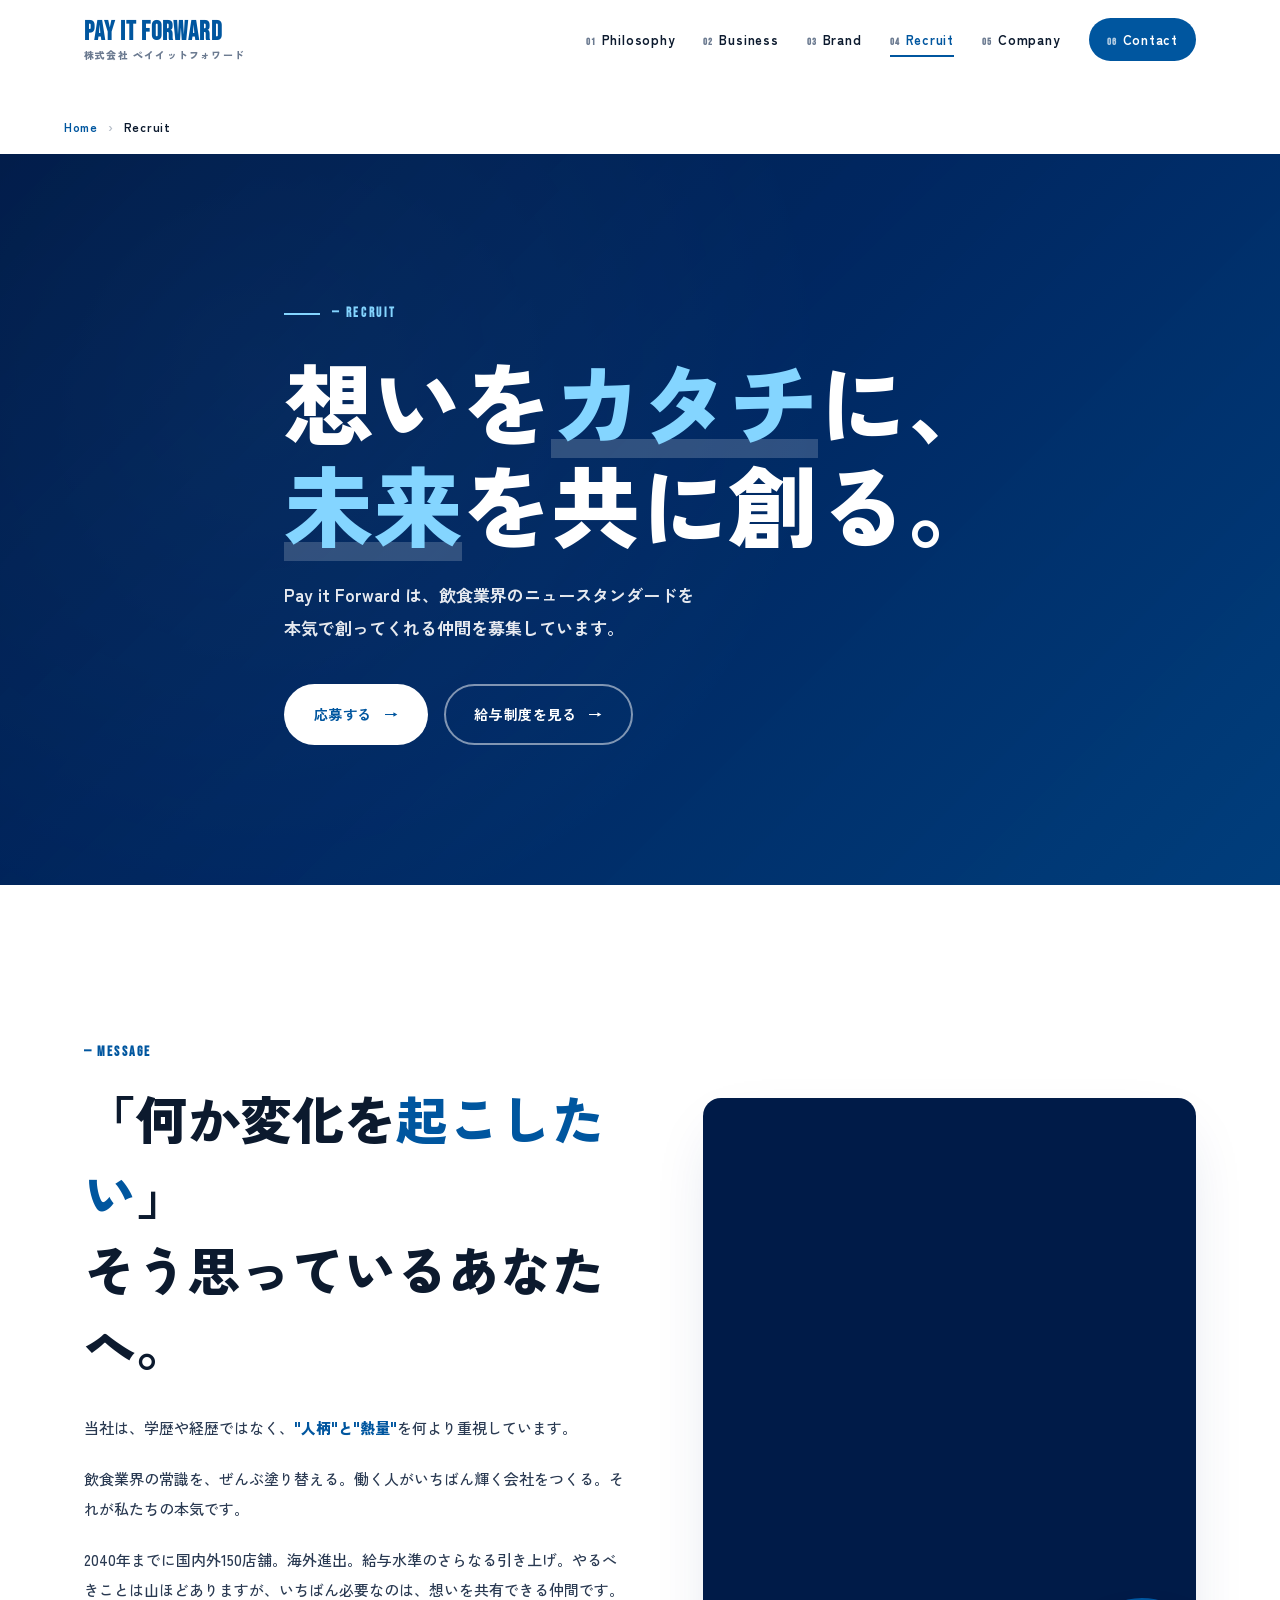
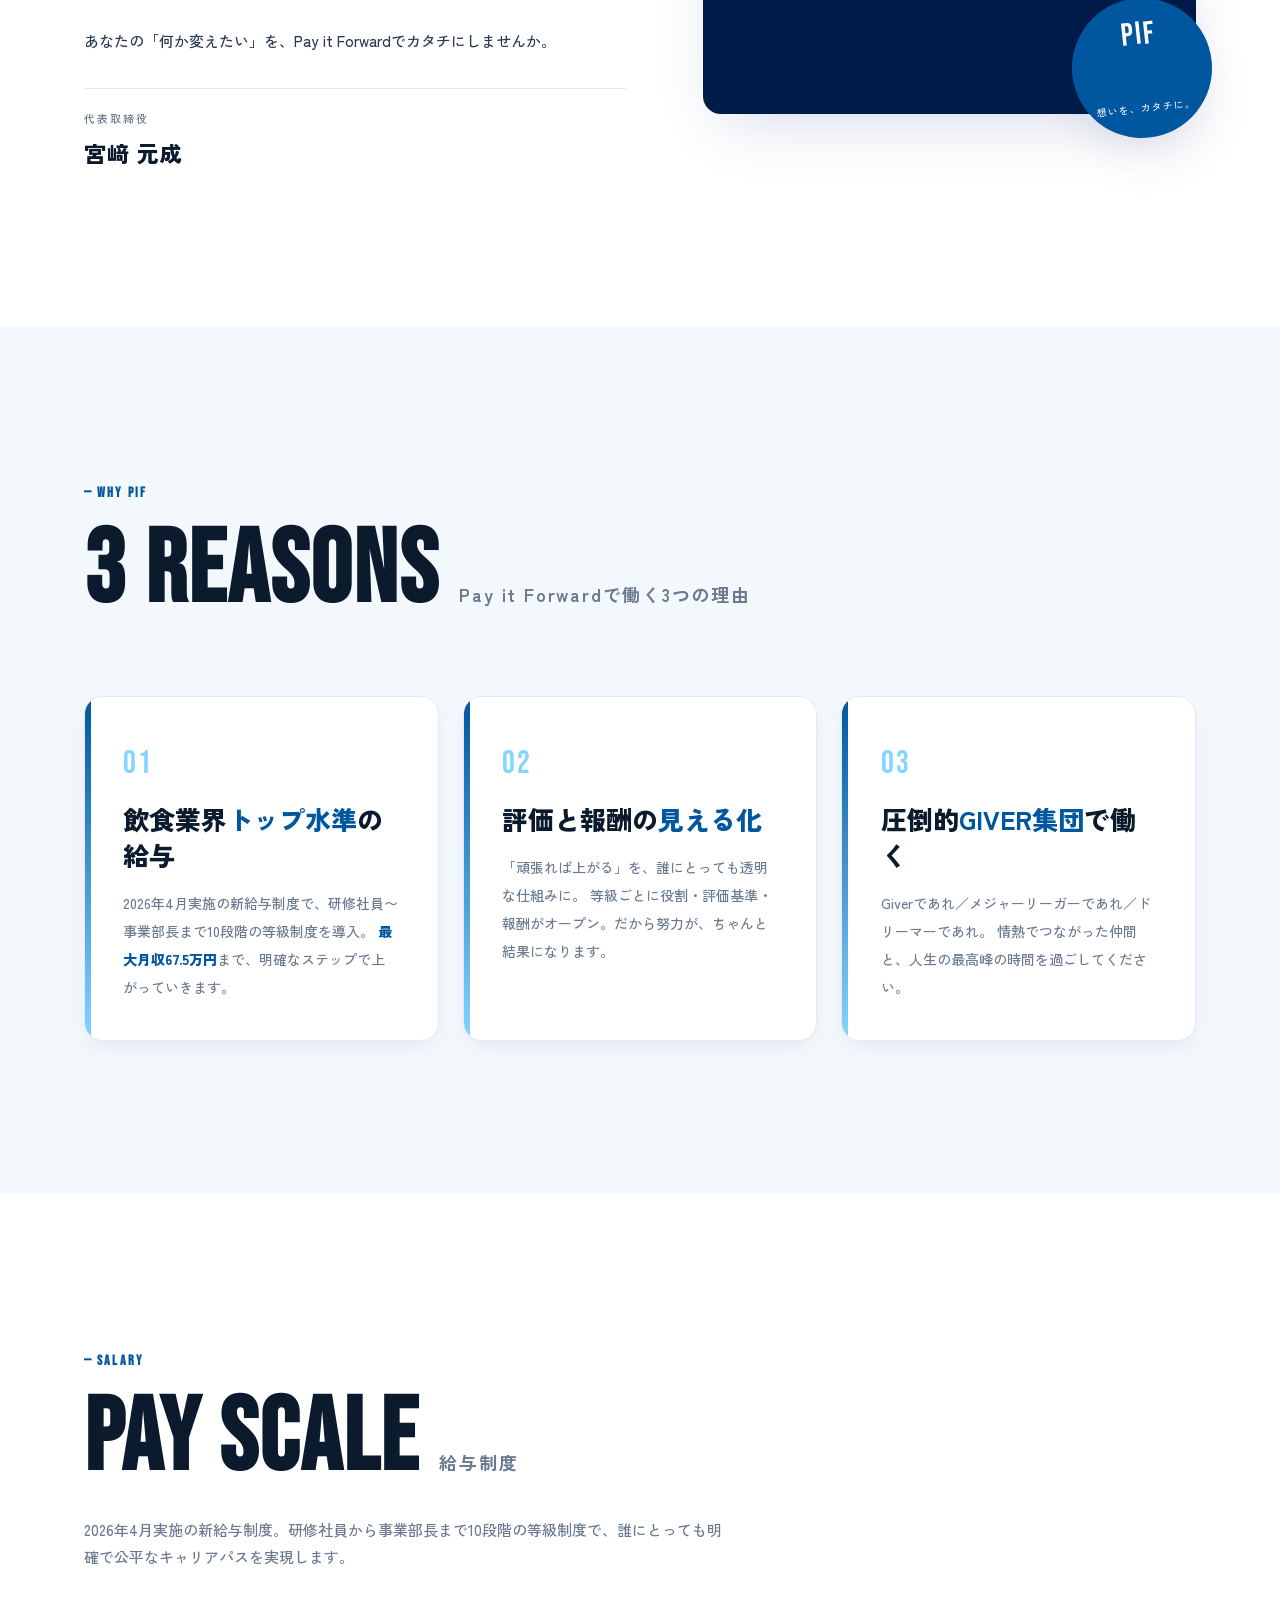
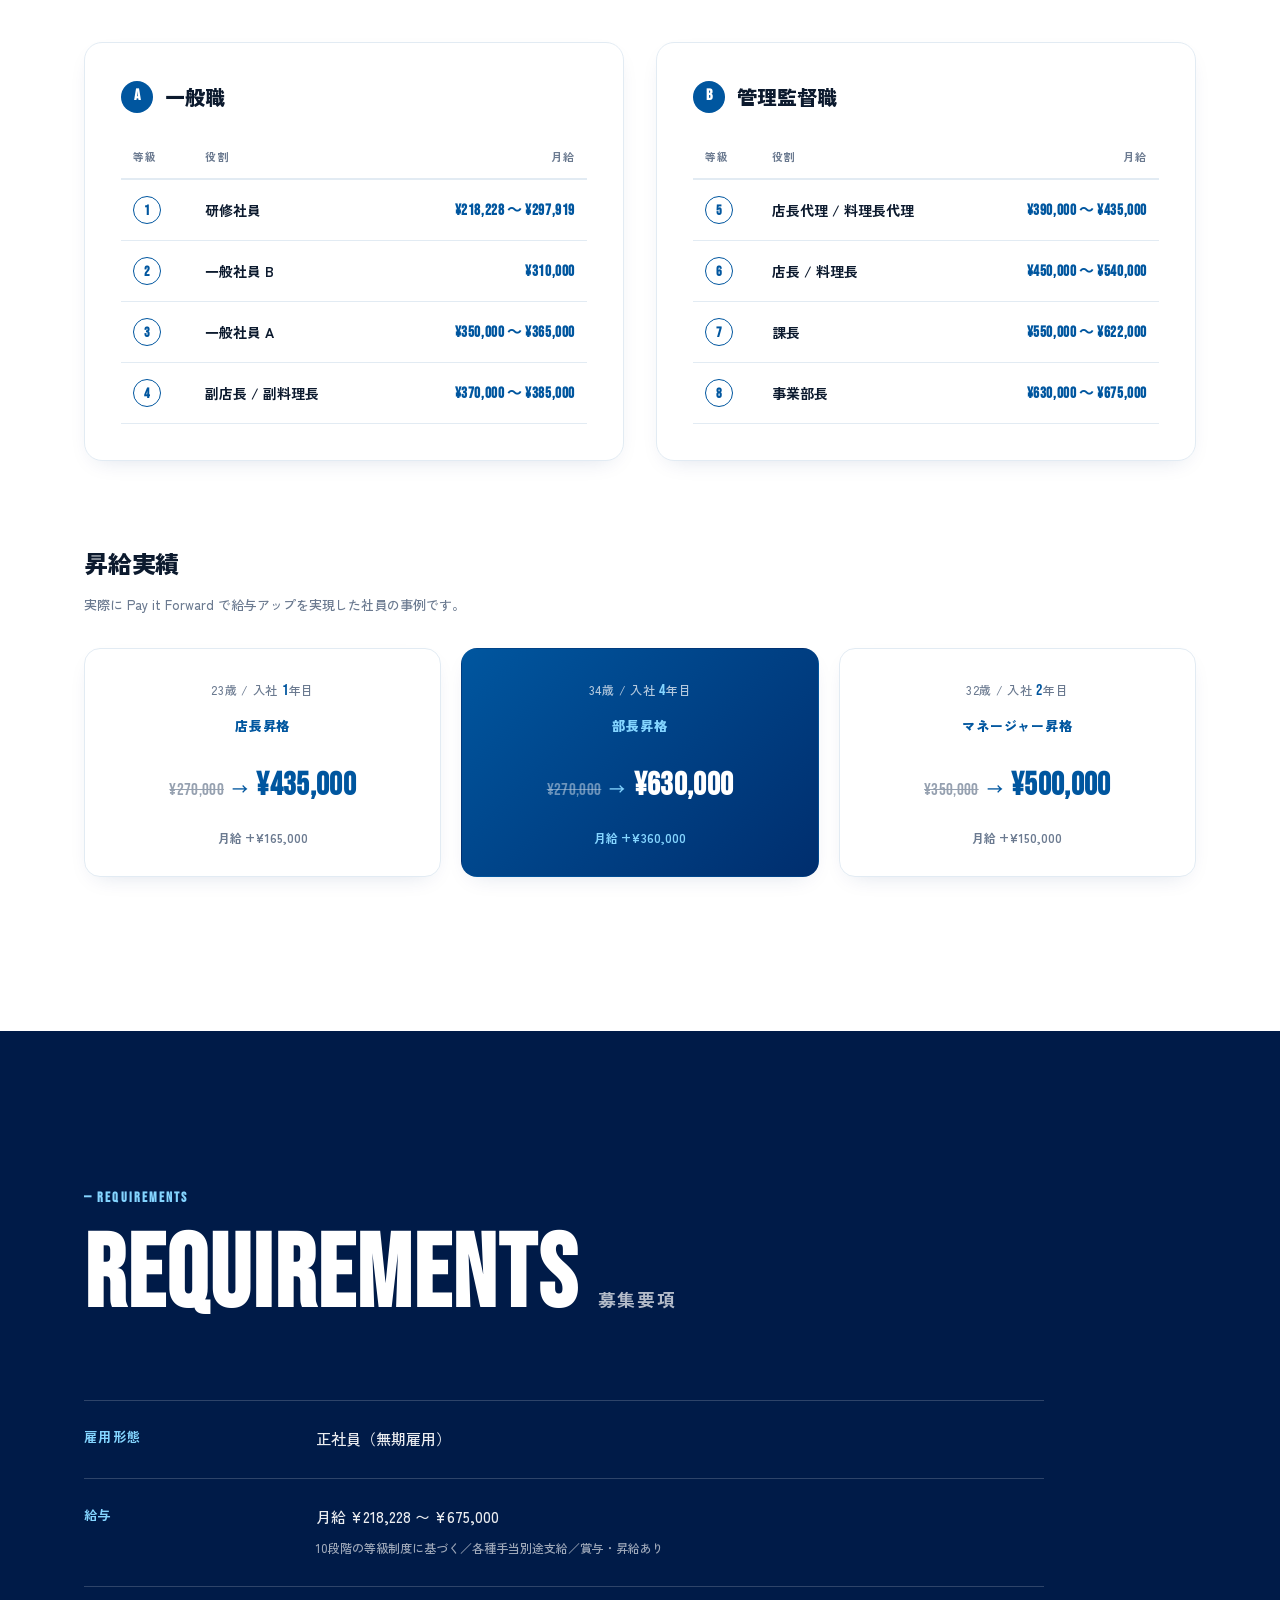
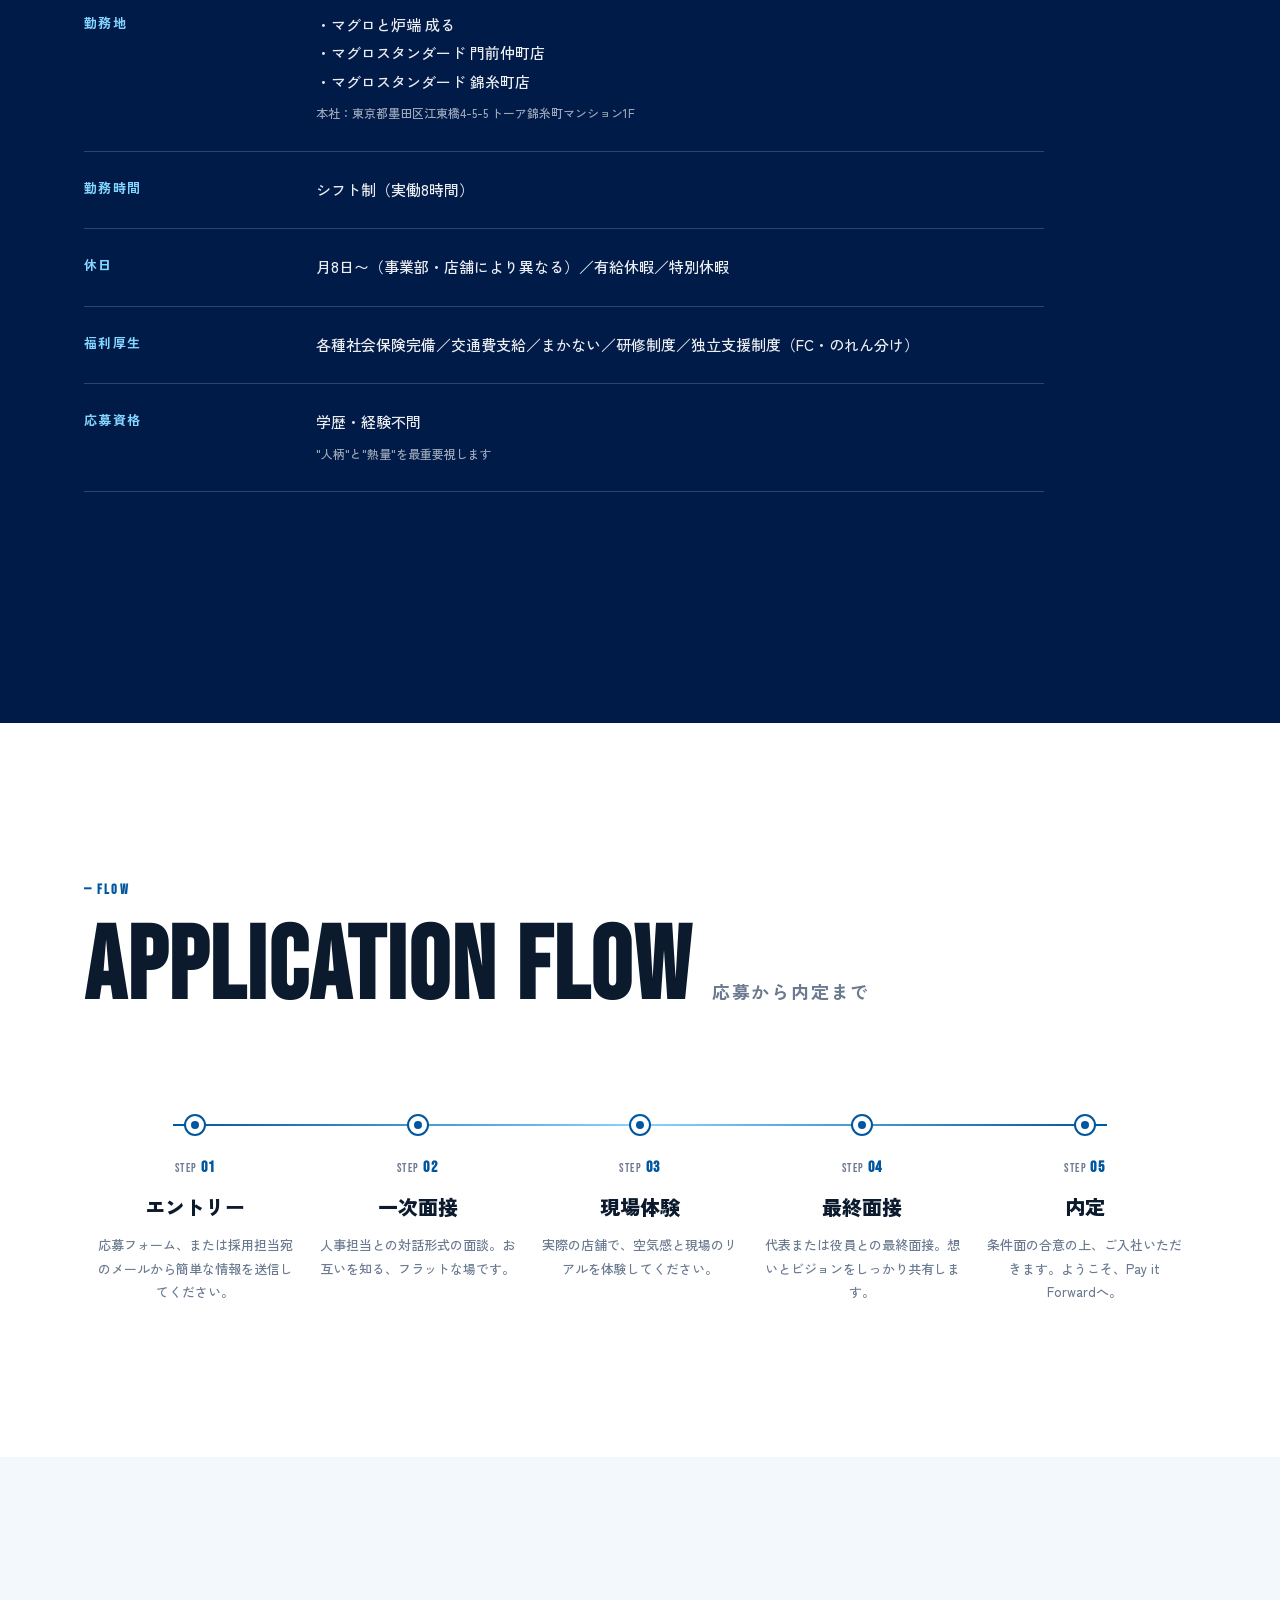
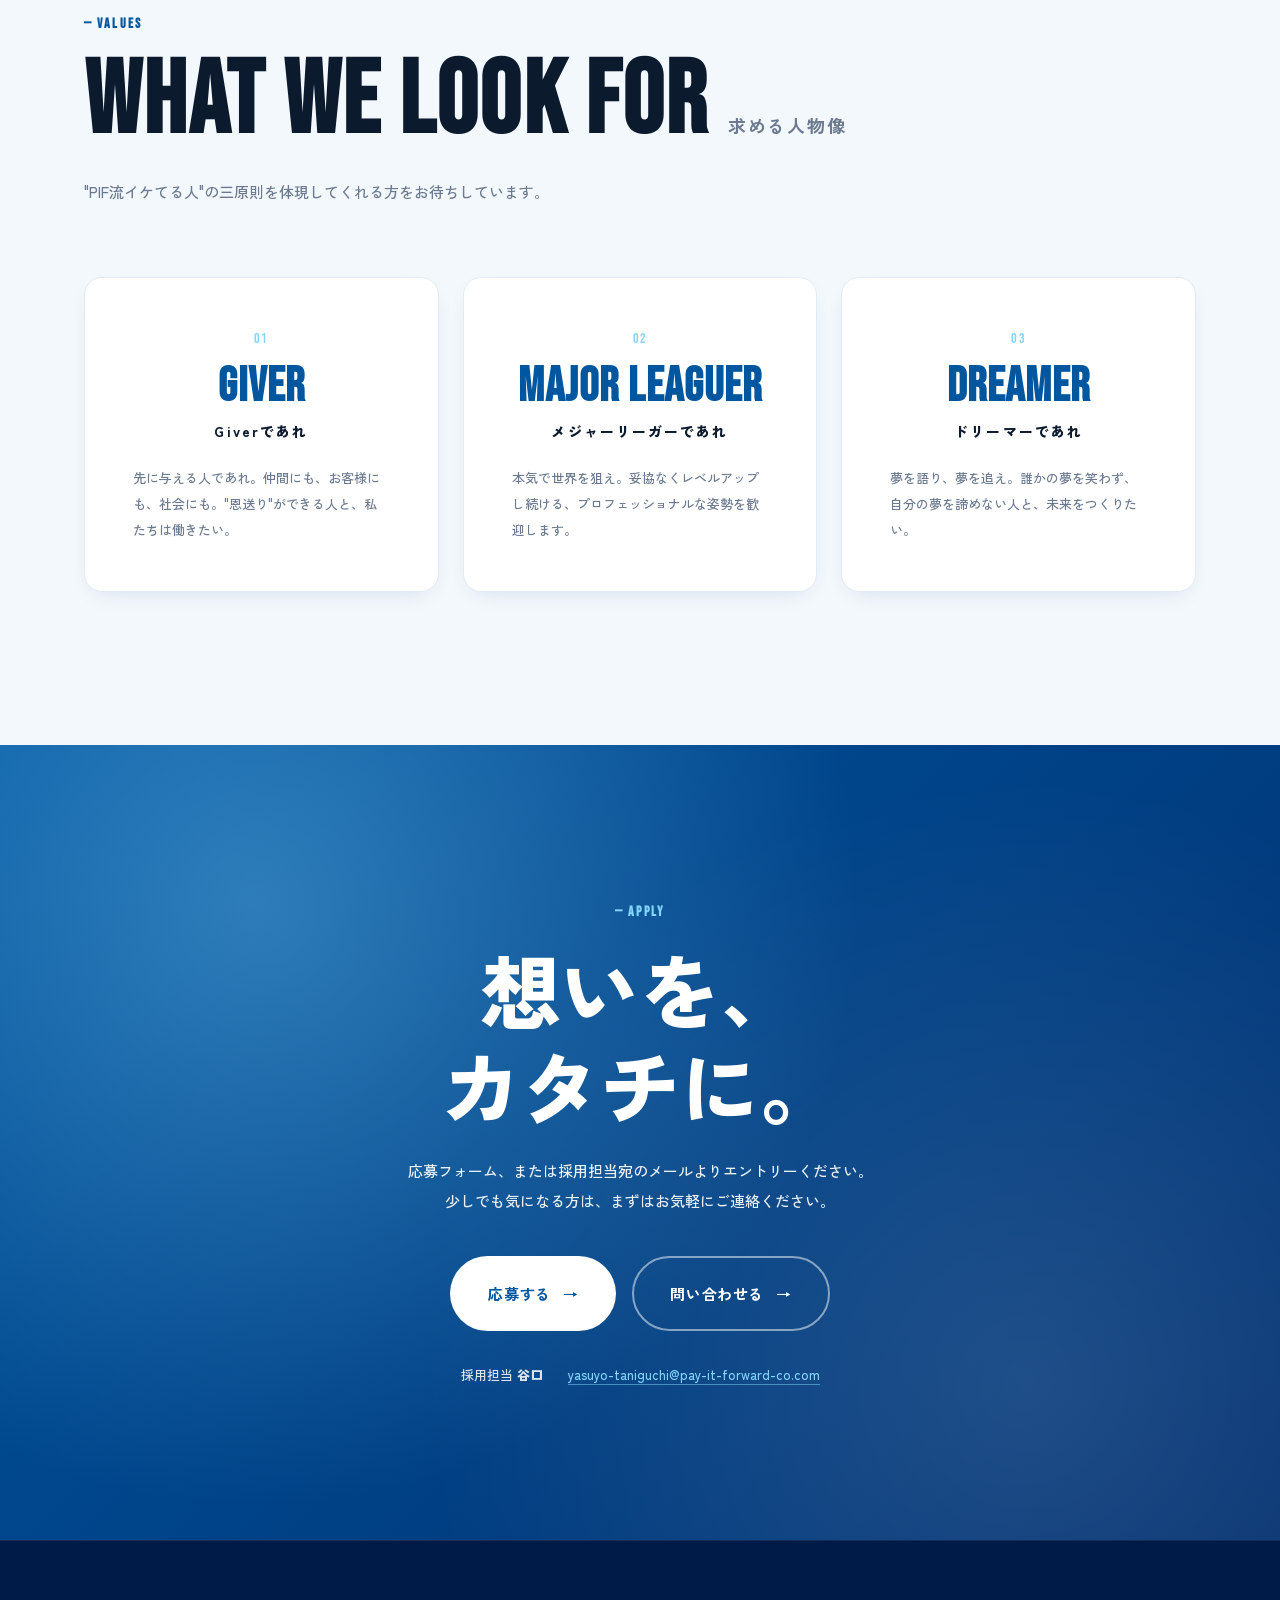
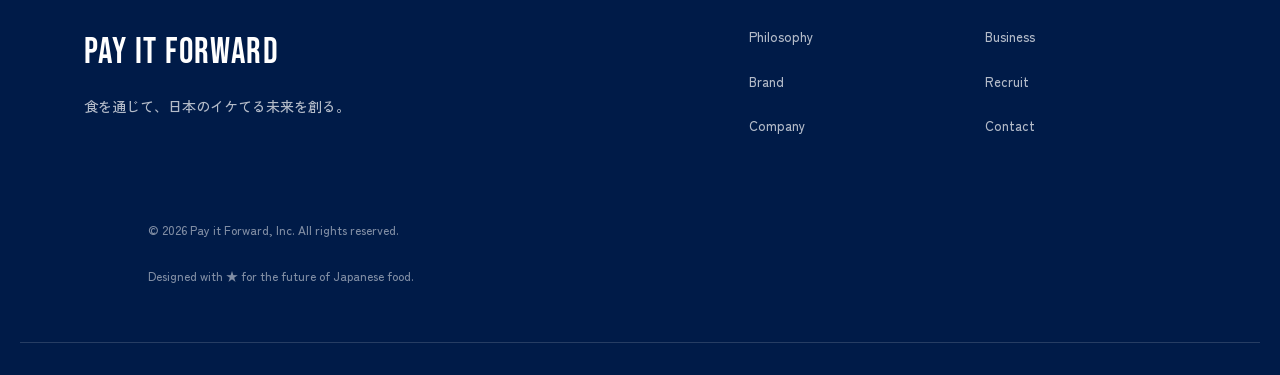
==== public/recruit.html @ fc800bb0 "ファイルの差し替え" ====
<!DOCTYPE html>
<html lang="ja">
<head>
  <meta charset="UTF-8" />
  <meta name="viewport" content="width=device-width, initial-scale=1.0" />
  <meta name="description" content="株式会社Pay it Forward 採用情報｜2026年4月実施の新給与制度。10段階の等級制度で最大月収67.5万円。研修社員〜事業部長まで透明なキャリアパスを実現。" />
  <meta property="og:title" content="採用情報｜株式会社Pay it Forward" />
  <meta property="og:description" content="飲食業界トップ水準の給与体系。10段階等級制度で『評価と報酬の見える化』を実現。" />
  <title>採用情報｜株式会社Pay it Forward</title>
  <link rel="preconnect" href="https://fonts.googleapis.com">
  <link rel="preconnect" href="https://fonts.gstatic.com" crossorigin>
  <link href="https://fonts.googleapis.com/css2?family=Noto+Sans+JP:wght@400;500;700;900&family=Bebas+Neue&family=Zen+Kaku+Gothic+New:wght@500;700;900&display=swap" rel="stylesheet">
  <link rel="stylesheet" href="css/style.css" />
</head>
<body class="page-recruit">

  <!-- ヘッダー -->
  <header class="header" id="header">
    <div class="header__inner">
      <a href="index.html" class="header__logo">
        <span class="header__logo-en">Pay it Forward</span>
        <span class="header__logo-jp">株式会社 ペイイットフォワード</span>
      </a>
      <nav class="nav" id="nav">
        <ul class="nav__list">
          <li><a href="index.html#philosophy" class="nav__link"><span class="nav__num">01</span>Philosophy</a></li>
          <li><a href="index.html#business" class="nav__link"><span class="nav__num">02</span>Business</a></li>
          <li><a href="index.html#brand" class="nav__link"><span class="nav__num">03</span>Brand</a></li>
          <li><a href="recruit.html" class="nav__link nav__link--current"><span class="nav__num">04</span>Recruit</a></li>
          <li><a href="index.html#company" class="nav__link"><span class="nav__num">05</span>Company</a></li>
          <li><a href="index.html#contact" class="nav__link nav__link--cta"><span class="nav__num">06</span>Contact</a></li>
        </ul>
      </nav>
      <button class="hamburger" id="hamburger" aria-label="メニュー">
        <span></span><span></span><span></span>
      </button>
    </div>
  </header>

  <!-- パンくず -->
  <nav class="breadcrumb" aria-label="パンくず">
    <ol class="breadcrumb__list inner">
      <li><a href="index.html">Home</a></li>
      <li aria-current="page">Recruit</li>
    </ol>
  </nav>

  <!-- ページヒーロー -->
  <section class="page-hero" id="top">
    <div class="page-hero__bg"
         style="background-image:url('https://images.unsplash.com/photo-1577219491135-ce391730fb2c?auto=format&fit=crop&w=1800&q=80');">
    </div>
    <div class="page-hero__overlay"></div>
    <div class="page-hero__inner inner">
      <p class="page-hero__num">— RECRUIT</p>
      <h1 class="page-hero__title">
        <span>想いを<em>カタチ</em>に、</span>
        <span><em>未来</em>を共に創る。</span>
      </h1>
      <p class="page-hero__lead">
        Pay it Forward は、飲食業界のニュースタンダードを<br>
        本気で創ってくれる仲間を募集しています。
      </p>
      <div class="page-hero__cta">
        <a href="#apply" class="btn btn--primary">応募する<span>→</span></a>
        <a href="#salary" class="btn btn--ghost">給与制度を見る<span>→</span></a>
      </div>
    </div>
  </section>

  <!-- 代表メッセージ -->
  <section class="rec-message section" id="message">
    <div class="inner">
      <div class="rec-message__inner">
        <div class="rec-message__copy">
          <p class="section__num">— MESSAGE</p>
          <h2 class="rec-message__title">
            「何か変化を<em>起こしたい</em>」<br>
            そう思っているあなたへ。
          </h2>
          <div class="rec-message__body">
            <p>当社は、学歴や経歴ではなく、<strong>"人柄"と"熱量"</strong>を何より重視しています。</p>
            <p>飲食業界の常識を、ぜんぶ塗り替える。働く人がいちばん輝く会社をつくる。それが私たちの本気です。</p>
            <p>2040年までに国内外150店舗。海外進出。給与水準のさらなる引き上げ。やるべきことは山ほどありますが、いちばん必要なのは、想いを共有できる仲間です。</p>
            <p>あなたの「何か変えたい」を、Pay it Forwardでカタチにしませんか。</p>
          </div>
          <p class="rec-message__sign">
            <span>代表取締役</span>
            <strong>宮﨑 元成</strong>
          </p>
        </div>
        <div class="rec-message__media">
          <div class="rec-message__photo"
               style="background-image:url('https://images.unsplash.com/photo-1556909114-f6e7ad7d3136?auto=format&fit=crop&w=900&q=80');"
               aria-label="厨房・現場の様子"></div>
          <div class="rec-message__badge">
            <span class="rec-message__badge-en">PIF</span>
            <span class="rec-message__badge-jp">想いを、カタチに。</span>
          </div>
        </div>
      </div>
    </div>
  </section>

  <!-- 3 Reasons -->
  <section class="rec-reasons section section--cream">
    <div class="inner">
      <header class="section__head">
        <p class="section__num">— WHY PIF</p>
        <h2 class="section__title">
          <span class="section__title-en">3 Reasons</span>
          <span class="section__title-jp">Pay it Forwardで働く3つの理由</span>
        </h2>
      </header>

      <div class="reasons__grid">
        <article class="reason">
          <p class="reason__num">01</p>
          <h3 class="reason__title">飲食業界<em>トップ水準</em>の給与</h3>
          <p class="reason__text">
            2026年4月実施の新給与制度で、研修社員〜事業部長まで10段階の等級制度を導入。
            <strong>最大月収67.5万円</strong>まで、明確なステップで上がっていきます。
          </p>
        </article>

        <article class="reason">
          <p class="reason__num">02</p>
          <h3 class="reason__title">評価と報酬の<em>見える化</em></h3>
          <p class="reason__text">
            「頑張れば上がる」を、誰にとっても透明な仕組みに。
            等級ごとに役割・評価基準・報酬がオープン。だから努力が、ちゃんと結果になります。
          </p>
        </article>

        <article class="reason">
          <p class="reason__num">03</p>
          <h3 class="reason__title">圧倒的<em>GIVER集団</em>で働く</h3>
          <p class="reason__text">
            Giverであれ／メジャーリーガーであれ／ドリーマーであれ。
            情熱でつながった仲間と、人生の最高峰の時間を過ごしてください。
          </p>
        </article>
      </div>
    </div>
  </section>

  <!-- 給与制度 -->
  <section class="salary section" id="salary">
    <div class="inner">
      <header class="section__head">
        <p class="section__num">— SALARY</p>
        <h2 class="section__title">
          <span class="section__title-en">Pay Scale</span>
          <span class="section__title-jp">給与制度</span>
        </h2>
        <p class="section__desc">
          2026年4月実施の新給与制度。研修社員から事業部長まで10段階の等級制度で、誰にとっても明確で公平なキャリアパスを実現します。
        </p>
      </header>

      <div class="pay">
        <div class="pay__group">
          <h3 class="pay__group-title">
            <span class="pay__group-num">A</span>
            一般職
          </h3>
          <table class="pay-table">
            <thead>
              <tr><th>等級</th><th>役割</th><th>月給</th></tr>
            </thead>
            <tbody>
              <tr><td><span class="pay-grade">1</span></td><td>研修社員</td><td class="pay-amount">¥218,228 〜 ¥297,919</td></tr>
              <tr><td><span class="pay-grade">2</span></td><td>一般社員 B</td><td class="pay-amount">¥310,000</td></tr>
              <tr><td><span class="pay-grade">3</span></td><td>一般社員 A</td><td class="pay-amount">¥350,000 〜 ¥365,000</td></tr>
              <tr><td><span class="pay-grade">4</span></td><td>副店長 / 副料理長</td><td class="pay-amount">¥370,000 〜 ¥385,000</td></tr>
            </tbody>
          </table>
        </div>

        <div class="pay__group">
          <h3 class="pay__group-title">
            <span class="pay__group-num">B</span>
            管理監督職
          </h3>
          <table class="pay-table">
            <thead>
              <tr><th>等級</th><th>役割</th><th>月給</th></tr>
            </thead>
            <tbody>
              <tr><td><span class="pay-grade">5</span></td><td>店長代理 / 料理長代理</td><td class="pay-amount">¥390,000 〜 ¥435,000</td></tr>
              <tr><td><span class="pay-grade">6</span></td><td>店長 / 料理長</td><td class="pay-amount">¥450,000 〜 ¥540,000</td></tr>
              <tr><td><span class="pay-grade">7</span></td><td>課長</td><td class="pay-amount">¥550,000 〜 ¥622,000</td></tr>
              <tr><td><span class="pay-grade">8</span></td><td>事業部長</td><td class="pay-amount">¥630,000 〜 ¥675,000</td></tr>
            </tbody>
          </table>
        </div>
      </div>

      <h3 class="pay__cases-title">昇給実績</h3>
      <p class="pay__cases-desc">実際に Pay it Forward で給与アップを実現した社員の事例です。</p>
      <div class="cases__grid">
        <article class="case">
          <p class="case__age">23歳 / 入社 <em>1</em>年目</p>
          <p class="case__role">店長昇格</p>
          <p class="case__change">
            <span class="case__from">¥270,000</span>
            <span class="case__arrow">→</span>
            <strong class="case__to">¥435,000</strong>
          </p>
          <p class="case__delta">月給 +¥165,000</p>
        </article>
        <article class="case case--featured">
          <p class="case__age">34歳 / 入社 <em>4</em>年目</p>
          <p class="case__role">部長昇格</p>
          <p class="case__change">
            <span class="case__from">¥270,000</span>
            <span class="case__arrow">→</span>
            <strong class="case__to">¥630,000</strong>
          </p>
          <p class="case__delta">月給 +¥360,000</p>
        </article>
        <article class="case">
          <p class="case__age">32歳 / 入社 <em>2</em>年目</p>
          <p class="case__role">マネージャー昇格</p>
          <p class="case__change">
            <span class="case__from">¥350,000</span>
            <span class="case__arrow">→</span>
            <strong class="case__to">¥500,000</strong>
          </p>
          <p class="case__delta">月給 +¥150,000</p>
        </article>
      </div>
    </div>
  </section>

  <!-- 募集要項 -->
  <section class="requirements section section--dark" id="requirements">
    <div class="inner">
      <header class="section__head">
        <p class="section__num">— REQUIREMENTS</p>
        <h2 class="section__title">
          <span class="section__title-en">Requirements</span>
          <span class="section__title-jp">募集要項</span>
        </h2>
      </header>

      <dl class="req-table">
        <div class="req-row"><dt>雇用形態</dt><dd>正社員（無期雇用）</dd></div>
        <div class="req-row"><dt>給与</dt>
          <dd>
            月給 ¥218,228 〜 ¥675,000<br>
            <small>10段階の等級制度に基づく／各種手当別途支給／賞与・昇給あり</small>
          </dd>
        </div>
        <div class="req-row"><dt>勤務地</dt>
          <dd>
            ・マグロと炉端 成る<br>
            ・マグロスタンダード 門前仲町店<br>
            ・マグロスタンダード 錦糸町店<br>
            <small>本社：東京都墨田区江東橋4-5-5 トーア錦糸町マンション1F</small>
          </dd>
        </div>
        <div class="req-row"><dt>勤務時間</dt><dd>シフト制（実働8時間）</dd></div>
        <div class="req-row"><dt>休日</dt><dd>月8日〜（事業部・店舗により異なる）／有給休暇／特別休暇</dd></div>
        <div class="req-row"><dt>福利厚生</dt><dd>各種社会保険完備／交通費支給／まかない／研修制度／独立支援制度（FC・のれん分け）</dd></div>
        <div class="req-row"><dt>応募資格</dt>
          <dd>
            学歴・経験不問<br>
            <small>"人柄"と"熱量"を最重要視します</small>
          </dd>
        </div>
        <div class="req-row"><dt>選考フロー</dt><dd>書類選考 → 一次面接 → 現場体験 → 最終面接 → 内定</dd></div>
      </dl>
    </div>
  </section>

  <!-- 応募フロー -->
  <section class="flow section" id="flow">
    <div class="inner">
      <header class="section__head">
        <p class="section__num">— FLOW</p>
        <h2 class="section__title">
          <span class="section__title-en">Application Flow</span>
          <span class="section__title-jp">応募から内定まで</span>
        </h2>
      </header>

      <ol class="flow-list">
        <li class="flow-step">
          <p class="flow-step__num">STEP <strong>01</strong></p>
          <h3 class="flow-step__title">エントリー</h3>
          <p class="flow-step__text">応募フォーム、または採用担当宛のメールから簡単な情報を送信してください。</p>
        </li>
        <li class="flow-step">
          <p class="flow-step__num">STEP <strong>02</strong></p>
          <h3 class="flow-step__title">一次面接</h3>
          <p class="flow-step__text">人事担当との対話形式の面談。お互いを知る、フラットな場です。</p>
        </li>
        <li class="flow-step">
          <p class="flow-step__num">STEP <strong>03</strong></p>
          <h3 class="flow-step__title">現場体験</h3>
          <p class="flow-step__text">実際の店舗で、空気感と現場のリアルを体験してください。</p>
        </li>
        <li class="flow-step">
          <p class="flow-step__num">STEP <strong>04</strong></p>
          <h3 class="flow-step__title">最終面接</h3>
          <p class="flow-step__text">代表または役員との最終面接。想いとビジョンをしっかり共有します。</p>
        </li>
        <li class="flow-step">
          <p class="flow-step__num">STEP <strong>05</strong></p>
          <h3 class="flow-step__title">内定</h3>
          <p class="flow-step__text">条件面の合意の上、ご入社いただきます。ようこそ、Pay it Forwardへ。</p>
        </li>
      </ol>
    </div>
  </section>

  <!-- 求める人物像 -->
  <section class="values section section--cream" id="values">
    <div class="inner">
      <header class="section__head">
        <p class="section__num">— VALUES</p>
        <h2 class="section__title">
          <span class="section__title-en">What We Look For</span>
          <span class="section__title-jp">求める人物像</span>
        </h2>
        <p class="section__desc">"PIF流イケてる人"の三原則を体現してくれる方をお待ちしています。</p>
      </header>

      <div class="values__grid">
        <article class="value-card">
          <p class="value-card__num">01</p>
          <h3 class="value-card__en">Giver</h3>
          <p class="value-card__jp">Giverであれ</p>
          <p class="value-card__text">先に与える人であれ。仲間にも、お客様にも、社会にも。"恩送り"ができる人と、私たちは働きたい。</p>
        </article>
        <article class="value-card">
          <p class="value-card__num">02</p>
          <h3 class="value-card__en">Major Leaguer</h3>
          <p class="value-card__jp">メジャーリーガーであれ</p>
          <p class="value-card__text">本気で世界を狙え。妥協なくレベルアップし続ける、プロフェッショナルな姿勢を歓迎します。</p>
        </article>
        <article class="value-card">
          <p class="value-card__num">03</p>
          <h3 class="value-card__en">Dreamer</h3>
          <p class="value-card__jp">ドリーマーであれ</p>
          <p class="value-card__text">夢を語り、夢を追え。誰かの夢を笑わず、自分の夢を諦めない人と、未来をつくりたい。</p>
        </article>
      </div>
    </div>
  </section>

  <!-- 応募 CTA -->
  <section class="apply section section--accent" id="apply">
    <div class="inner">
      <div class="apply__inner">
        <p class="section__num">— APPLY</p>
        <h2 class="apply__title">
          想いを、<br>カタチに。
        </h2>
        <p class="apply__lead">応募フォーム、または採用担当宛のメールよりエントリーください。<br>少しでも気になる方は、まずはお気軽にご連絡ください。</p>
        <div class="apply__btns">
          <a href="mailto:yasuyo-taniguchi@pay-it-forward-co.com?subject=採用応募について&body=お名前：%0D%0A年齢：%0D%0Aご経歴：%0D%0A希望職種：%0D%0Aひとこと：%0D%0A"
             class="btn btn--primary btn--lg">応募する<span>→</span></a>
          <a href="mailto:yasuyo-taniguchi@pay-it-forward-co.com?subject=採用についてのお問い合わせ"
             class="btn btn--ghost btn--lg">問い合わせる<span>→</span></a>
        </div>
        <p class="apply__contact">
          採用担当 <strong>谷口</strong>　<a href="mailto:yasuyo-taniguchi@pay-it-forward-co.com">yasuyo-taniguchi@pay-it-forward-co.com</a>
        </p>
      </div>
    </div>
  </section>

  <!-- フッター（index と共通） -->
  <footer class="footer">
    <div class="footer__inner inner">
      <div class="footer__brand">
        <p class="footer__logo">Pay it Forward</p>
        <p class="footer__tag">食を通じて、日本のイケてる未来を創る。</p>
      </div>
      <nav class="footer__nav">
        <ul>
          <li><a href="index.html#philosophy">Philosophy</a></li>
          <li><a href="index.html#business">Business</a></li>
          <li><a href="index.html#brand">Brand</a></li>
          <li><a href="recruit.html">Recruit</a></li>
          <li><a href="index.html#company">Company</a></li>
          <li><a href="index.html#contact">Contact</a></li>
        </ul>
      </nav>
      <div class="footer__bottom">
        <p>&copy; <span id="year"></span> Pay it Forward, Inc. All rights reserved.</p>
        <p class="footer__credit">Designed with ★ for the future of Japanese food.</p>
      </div>
    </div>
  </footer>

  <a href="#top" class="pagetop" id="pagetop" aria-label="ページトップへ戻る">↑</a>

  <script src="js/main.js"></script>
</body>
</html>
---- public/css/style.css ----
/* =========================================================
   Pay it Forward — Corporate Site
   Style: クリーン × モダン × トラスト
   Palette: 白 × コーポレートブルー × ネイビー × スカイブルー
   (pay-it-forward-corporate.com の実カラーに準拠)
   ========================================================= */

/* ---------- Reset / Base ---------- */
*, *::before, *::after { box-sizing: border-box; }
html { scroll-behavior: smooth; }
body {
  margin: 0;
  font-family: "Zen Kaku Gothic New", "Noto Sans JP", "Hiragino Sans", "Yu Gothic", sans-serif;
  font-weight: 500;
  color: var(--c-ink);
  background: var(--c-bg);
  line-height: 1.8;
  -webkit-font-smoothing: antialiased;
  overflow-x: hidden;
}
img { max-width: 100%; height: auto; display: block; }
a { color: inherit; text-decoration: none; }
ul { list-style: none; padding: 0; margin: 0; }
button { font: inherit; cursor: pointer; border: 0; background: transparent; color: inherit; }

:root {
  /* Brand */
  --c-blue: #00569f;        /* コーポレートブルー */
  --c-blue-dark: #002e6e;   /* ネイビー */
  --c-blue-deep: #001b48;   /* ディープネイビー */
  --c-sky: #84d5ff;         /* スカイブルー（アクセント） */
  --c-sky-light: #e8f7ff;   /* ペールブルー（背景用） */
  --c-sky-soft: #f3f8fc;    /* ほぼ白〜淡いブルー */

  /* Neutrals */
  --c-ink: #0c1a2e;         /* テキスト本文（ネイビー寄りの黒） */
  --c-ink-2: #2a3a52;
  --c-bg: #ffffff;
  --c-white: #ffffff;
  --c-muted: #6b7a90;
  --c-line: #e2ebf3;

  /* Aliases for legacy names */
  --c-red: var(--c-blue);
  --c-red-dark: var(--c-blue-dark);
  --c-gold: var(--c-sky);
  --c-cream: var(--c-sky-light);

  --font-en: "Bebas Neue", "Noto Sans JP", sans-serif;
  --font-jp: "Zen Kaku Gothic New", "Noto Sans JP", sans-serif;

  --r: 14px;
  --shadow: 0 24px 60px -20px rgba(0, 46, 110, 0.18);
  --shadow-sm: 0 8px 24px -12px rgba(0, 46, 110, 0.18);

  --max: 1240px;
  --pad-x: clamp(20px, 5vw, 64px);
}

::selection { background: var(--c-blue); color: var(--c-white); }

.inner {
  max-width: var(--max);
  margin: 0 auto;
  padding-left: var(--pad-x);
  padding-right: var(--pad-x);
}

.section {
  padding: clamp(80px, 12vw, 160px) 0;
  position: relative;
}
.section--dark {
  background: var(--c-blue-deep);
  color: var(--c-white);
}
.section--cream {
  background: var(--c-sky-soft);
}
.section--accent {
  background: linear-gradient(135deg, var(--c-blue) 0%, var(--c-blue-dark) 100%);
  color: var(--c-white);
  position: relative;
  overflow: hidden;
}
.section--accent::before {
  content: "";
  position: absolute;
  inset: -2px;
  background-image: radial-gradient(circle at 20% 20%, rgba(132,213,255,.35), transparent 50%),
                    radial-gradient(circle at 80% 80%, rgba(255,255,255,.12), transparent 50%);
  pointer-events: none;
}

.section__head { margin-bottom: clamp(40px, 6vw, 72px); }
.section__head--center { text-align: center; }
.section__num {
  font-family: var(--font-en);
  letter-spacing: 0.15em;
  font-size: 14px;
  color: var(--c-blue);
  margin: 0 0 16px;
  font-weight: 700;
}
.section--dark .section__num,
.section--accent .section__num { color: var(--c-sky); }

.section__title {
  display: flex;
  align-items: baseline;
  gap: 20px;
  flex-wrap: wrap;
  margin: 0;
  line-height: 1;
}
.section__title-en {
  font-family: var(--font-en);
  font-size: clamp(48px, 8vw, 104px);
  letter-spacing: 0.02em;
  color: var(--c-ink);
}
.section--dark .section__title-en,
.section--accent .section__title-en { color: var(--c-white); }
.section__title-jp {
  font-family: var(--font-jp);
  font-size: clamp(14px, 1.4vw, 18px);
  font-weight: 700;
  color: var(--c-muted);
  letter-spacing: 0.1em;
}
.section--dark .section__title-jp,
.section--accent .section__title-jp { color: rgba(255,255,255,.7); }

.section__head--center .section__title { justify-content: center; }
.section__desc {
  margin: 24px 0 0;
  max-width: 640px;
  color: var(--c-muted);
  font-size: 15px;
}
.section--dark .section__desc { color: rgba(255,255,255,.7); }
.section--accent .section__desc { color: rgba(255,255,255,.85); }

/* ---------- Loader ---------- */
.loader {
  position: fixed;
  inset: 0;
  z-index: 9999;
  background: var(--c-blue-deep);
  display: grid;
  place-items: center;
  transition: opacity .6s ease, visibility .6s ease;
}
.loader.is-hidden { opacity: 0; visibility: hidden; }
.loader__inner { text-align: center; color: var(--c-white); }
.loader__logo {
  font-family: var(--font-en);
  font-size: clamp(36px, 6vw, 64px);
  letter-spacing: 0.05em;
  margin-bottom: 16px;
}
.loader__bar {
  width: 220px;
  height: 2px;
  background: rgba(255,255,255,.18);
  position: relative;
  overflow: hidden;
  margin: 0 auto;
}
.loader__bar span {
  position: absolute;
  inset: 0;
  background: var(--c-sky);
  transform: translateX(-100%);
  animation: loaderBar 1.4s ease forwards;
}
@keyframes loaderBar {
  to { transform: translateX(0); }
}

/* ---------- Header ---------- */
.header {
  position: fixed;
  inset: 0 0 auto 0;
  z-index: 100;
  padding: 18px 0;
  transition: background .35s ease, padding .35s ease, box-shadow .35s ease;
}
.header.is-scrolled {
  background: rgba(255, 255, 255, 0.92);
  backdrop-filter: blur(12px);
  -webkit-backdrop-filter: blur(12px);
  padding: 10px 0;
  box-shadow: 0 1px 0 rgba(0, 46, 110, .08);
}
.header__inner {
  max-width: var(--max);
  margin: 0 auto;
  padding: 0 var(--pad-x);
  display: flex;
  align-items: center;
  justify-content: space-between;
  gap: 24px;
}
.header__logo {
  display: flex;
  flex-direction: column;
  line-height: 1.1;
  font-weight: 900;
}
.header__logo-en {
  font-family: var(--font-en);
  font-size: 26px;
  letter-spacing: 0.04em;
  color: var(--c-blue);
}
.header__logo-jp {
  font-size: 10px;
  letter-spacing: 0.12em;
  color: var(--c-muted);
  margin-top: 2px;
}

.nav__list {
  display: flex;
  align-items: center;
  gap: 28px;
}
.nav__link {
  display: inline-flex;
  align-items: baseline;
  gap: 6px;
  font-size: 13px;
  font-weight: 700;
  letter-spacing: 0.06em;
  position: relative;
  padding: 6px 0;
  transition: color .2s ease;
}
.nav__link::after {
  content: "";
  position: absolute;
  left: 0; right: 0; bottom: 0;
  height: 2px;
  background: var(--c-blue);
  transform: scaleX(0);
  transform-origin: left;
  transition: transform .3s ease;
}
.nav__link:hover { color: var(--c-blue); }
.nav__link:hover::after { transform: scaleX(1); }
.nav__num {
  font-family: var(--font-en);
  font-size: 10px;
  color: var(--c-muted);
  letter-spacing: 0.1em;
}
.nav__link--cta {
  background: var(--c-blue);
  color: var(--c-white);
  padding: 10px 18px;
  border-radius: 999px;
  transition: background .3s ease, transform .3s ease;
}
.nav__link--cta:hover { background: var(--c-blue-dark); color: var(--c-white); transform: translateY(-1px); }
.nav__link--cta::after { display: none; }
.nav__link--cta .nav__num { color: rgba(255,255,255,.7); }

.hamburger {
  display: none;
  width: 44px;
  height: 44px;
  border-radius: 50%;
  background: var(--c-blue);
  position: relative;
}
.hamburger span {
  position: absolute;
  left: 50%;
  width: 20px;
  height: 2px;
  background: var(--c-white);
  transform: translateX(-50%);
  transition: transform .3s ease, opacity .3s ease, top .3s ease;
}
.hamburger span:nth-child(1) { top: 16px; }
.hamburger span:nth-child(2) { top: 21px; }
.hamburger span:nth-child(3) { top: 26px; }
.hamburger.is-open span:nth-child(1) { top: 21px; transform: translateX(-50%) rotate(45deg); }
.hamburger.is-open span:nth-child(2) { opacity: 0; }
.hamburger.is-open span:nth-child(3) { top: 21px; transform: translateX(-50%) rotate(-45deg); }

/* ---------- Hero (full-bleed slideshow) ---------- */
.hero {
  position: relative;
  min-height: 100vh;
  padding: 140px 0 100px;
  display: flex;
  align-items: center;
  overflow: hidden;
  color: var(--c-white);
  background: var(--c-blue-deep);
}

/* スライダー本体 */
.hero-slider {
  position: absolute;
  inset: 0;
  z-index: 0;
  pointer-events: none;
}
.hero-slide {
  position: absolute;
  inset: 0;
  background-size: cover;
  background-position: center;
  background-repeat: no-repeat;
  opacity: 0;
  transition: opacity 1.4s ease;
  will-change: opacity, transform;
}
.hero-slide.is-active {
  opacity: 1;
  animation: heroZoom 7s ease-out forwards;
}
@keyframes heroZoom {
  from { transform: scale(1.02); }
  to   { transform: scale(1.10); }
}

/* 暗色オーバーレイ（テキスト可読性） */
.hero-overlay {
  position: absolute;
  inset: 0;
  z-index: 1;
  pointer-events: none;
  background:
    linear-gradient(135deg, rgba(0,27,72,.72) 0%, rgba(0,46,110,.45) 55%, rgba(0,27,72,.65) 100%),
    radial-gradient(circle at 18% 26%, rgba(132,213,255,.18), transparent 50%);
}

/* テキスト本体 */
.hero__inner {
  position: relative;
  z-index: 2;
  max-width: var(--max);
  width: 100%;
  margin: 0 auto;
  padding: 0 var(--pad-x);
}
.hero__sub {
  font-family: var(--font-en);
  letter-spacing: 0.2em;
  font-size: 13px;
  color: var(--c-sky);
  margin: 0 0 24px;
  font-weight: 700;
  display: inline-flex;
  align-items: center;
  gap: 12px;
  text-shadow: 0 2px 12px rgba(0,0,0,.4);
}
.hero__sub::before {
  content: "";
  width: 40px;
  height: 2px;
  background: var(--c-sky);
}
.hero__title {
  margin: 0 0 32px;
  font-size: clamp(40px, 8vw, 112px);
  font-weight: 900;
  line-height: 1.1;
  letter-spacing: -0.01em;
  color: var(--c-white);
  text-shadow: 0 6px 36px rgba(0,0,0,.45);
}
.hero__line { display: block; overflow: hidden; }
.hero__title em {
  font-style: normal;
  color: var(--c-sky);
  position: relative;
  display: inline-block;
}
.hero__title em::after {
  content: "";
  position: absolute;
  left: 0; right: 0; bottom: 4%;
  height: 14%;
  background: rgba(255,255,255,.22);
  z-index: -1;
  border-radius: 4px;
}
.hero__lead {
  font-size: clamp(15px, 1.6vw, 19px);
  font-weight: 700;
  color: rgba(255,255,255,.92);
  margin: 0 0 40px;
  line-height: 1.9;
  text-shadow: 0 2px 12px rgba(0,0,0,.45);
}
.hero__cta {
  display: flex;
  flex-wrap: wrap;
  gap: 16px;
}

/* ヒーロー上のボタン色オーバーライド（ダーク写真背景向け） */
.hero .btn--primary { background: var(--c-white); color: var(--c-blue); }
.hero .btn--primary:hover { background: var(--c-sky); color: var(--c-blue-deep); }
.hero .btn--ghost {
  border-color: rgba(255,255,255,.6);
  color: var(--c-white);
  background: rgba(255,255,255,.06);
  backdrop-filter: blur(4px);
  -webkit-backdrop-filter: blur(4px);
}
.hero .btn--ghost:hover { background: var(--c-white); color: var(--c-blue); border-color: var(--c-white); }

/* インジケーター（ドット） */
.hero-dots {
  position: absolute;
  bottom: 36px;
  left: 50%;
  transform: translateX(-50%);
  z-index: 3;
  display: flex;
  gap: 10px;
}
.hero-dot {
  width: 28px;
  height: 3px;
  background: rgba(255,255,255,.4);
  border: 0;
  padding: 0;
  border-radius: 2px;
  cursor: pointer;
  transition: background .35s ease, width .35s ease;
}
.hero-dot:hover { background: rgba(255,255,255,.7); }
.hero-dot.is-active {
  background: var(--c-white);
  width: 56px;
}

/* 前後の矢印 */
.hero-arrow {
  position: absolute;
  top: 50%;
  transform: translateY(-50%);
  z-index: 3;
  width: 52px;
  height: 52px;
  border-radius: 50%;
  background: rgba(255,255,255,.12);
  color: var(--c-white);
  border: 1px solid rgba(255,255,255,.3);
  font-size: 28px;
  line-height: 1;
  cursor: pointer;
  display: grid;
  place-items: center;
  backdrop-filter: blur(6px);
  -webkit-backdrop-filter: blur(6px);
  transition: background .25s ease, transform .25s ease;
}
.hero-arrow:hover { background: rgba(255,255,255,.25); }
.hero-arrow:active { transform: translateY(-50%) scale(.95); }
.hero-arrow--prev { left: clamp(12px, 2.5vw, 32px); }
.hero-arrow--next { right: clamp(12px, 2.5vw, 32px); }

/* スクロールインジケーター */
.hero__scroll {
  position: absolute;
  right: var(--pad-x);
  bottom: 32px;
  z-index: 3;
  display: flex;
  flex-direction: column;
  align-items: center;
  gap: 12px;
  font-family: var(--font-en);
  font-size: 11px;
  letter-spacing: 0.2em;
  color: rgba(255,255,255,.75);
}
.hero__scroll-line {
  width: 1px;
  height: 60px;
  background: linear-gradient(180deg, rgba(255,255,255,.55), transparent);
  position: relative;
  overflow: hidden;
}
.hero__scroll-line::after {
  content: "";
  position: absolute;
  inset: 0;
  background: var(--c-sky);
  animation: scrollLine 1.8s ease-in-out infinite;
}
@keyframes scrollLine {
  0% { transform: translateY(-100%); }
  100% { transform: translateY(100%); }
}

/* ---------- Buttons ---------- */
.btn {
  display: inline-flex;
  align-items: center;
  gap: 12px;
  padding: 16px 28px;
  border-radius: 999px;
  font-size: 14px;
  font-weight: 700;
  letter-spacing: 0.04em;
  transition: transform .25s ease, background .25s ease, color .25s ease, border-color .25s ease;
  border: 2px solid transparent;
}
.btn span {
  display: inline-block;
  transition: transform .3s ease;
}
.btn:hover span { transform: translateX(6px); }
.btn--primary {
  background: var(--c-blue);
  color: var(--c-white);
}
.btn--primary:hover { background: var(--c-blue-dark); }
.btn--ghost {
  background: transparent;
  border-color: var(--c-blue);
  color: var(--c-blue);
}
.btn--ghost:hover { background: var(--c-blue); color: var(--c-white); }
.section--accent .btn--primary { background: var(--c-white); color: var(--c-blue); }
.section--accent .btn--primary:hover { background: var(--c-blue-deep); color: var(--c-white); }
.section--accent .btn--ghost { border-color: var(--c-white); color: var(--c-white); }
.section--accent .btn--ghost:hover { background: var(--c-white); color: var(--c-blue); }
.btn--lg { padding: 22px 36px; font-size: 15px; }

/* ---------- Intro ---------- */
.intro__inner {
  display: grid;
  grid-template-columns: 1fr 1.2fr;
  gap: clamp(40px, 8vw, 100px);
  align-items: center;
}
.intro__media {
  position: relative;
  aspect-ratio: 5 / 6;
  max-width: 480px;
}
.intro__photo {
  position: absolute;
  background-size: cover;
  background-position: center;
  border-radius: 16px;
  box-shadow: var(--shadow);
  background-color: var(--c-sky-light);
}
.intro__photo--1 {
  inset: 0 24% 28% 0;
  z-index: 1;
}
.intro__photo--2 {
  inset: 36% 0 0 32%;
  border: 6px solid var(--c-white);
  z-index: 2;
}
.intro__body { display: flex; flex-direction: column; gap: 32px; }
.intro__title {
  margin: 16px 0 0;
  font-size: clamp(28px, 4.5vw, 52px);
  font-weight: 900;
  line-height: 1.4;
  letter-spacing: -0.01em;
}
.intro__title em {
  font-style: normal;
  color: var(--c-blue);
}
.intro__text p { margin: 0 0 1.6em; font-size: 15px; line-height: 2; color: var(--c-ink-2); }
.intro__text strong { color: var(--c-blue); font-weight: 900; }

/* ---------- Philosophy ---------- */
.philosophy__grid {
  display: grid;
  grid-template-columns: repeat(2, 1fr);
  gap: 24px;
}
.phil-card {
  background: rgba(255,255,255,.05);
  border: 1px solid rgba(255,255,255,.12);
  border-radius: var(--r);
  padding: clamp(28px, 4vw, 48px);
  position: relative;
  overflow: hidden;
  transition: transform .4s ease, background .4s ease, border-color .4s ease;
}
.phil-card::before {
  content: "";
  position: absolute;
  inset: auto -40% -40% auto;
  width: 240px; height: 240px;
  border-radius: 50%;
  opacity: 0;
  filter: blur(40px);
  transition: opacity .4s ease;
}
.phil-card[data-color="red"]::before { background: var(--c-blue); }
.phil-card[data-color="gold"]::before { background: var(--c-sky); }
.phil-card[data-color="cream"]::before { background: var(--c-white); }
.phil-card[data-color="dark"]::before { background: var(--c-sky); }
.phil-card:hover { transform: translateY(-4px); background: rgba(255,255,255,.08); border-color: rgba(255,255,255,.25); }
.phil-card:hover::before { opacity: .22; }

.phil-card__num {
  font-family: var(--font-en);
  font-size: 14px;
  letter-spacing: 0.1em;
  color: var(--c-sky);
  margin: 0 0 16px;
}
.phil-card__en {
  font-family: var(--font-en);
  font-size: clamp(40px, 5vw, 64px);
  margin: 0 0 4px;
  letter-spacing: 0.02em;
  color: var(--c-white);
}
.phil-card__jp {
  font-size: 13px;
  letter-spacing: 0.2em;
  color: rgba(255,255,255,.6);
  margin: 0 0 28px;
}
.phil-card__copy {
  font-size: clamp(18px, 2vw, 24px);
  font-weight: 900;
  line-height: 1.6;
  margin: 0;
  color: var(--c-white);
}
.phil-card__list {
  display: flex;
  flex-direction: column;
  gap: 12px;
}
.phil-card__list li {
  position: relative;
  padding-left: 28px;
  font-size: clamp(16px, 1.6vw, 20px);
  font-weight: 700;
  color: var(--c-white);
}
.phil-card__list li::before {
  content: "◆";
  position: absolute;
  left: 0;
  color: var(--c-sky);
}

/* ---------- Movie ---------- */
.movie__wrap {
  max-width: 1040px;
  margin: 0 auto;
  position: relative;
}
.movie__wrap::before,
.movie__wrap::after {
  content: "";
  position: absolute;
  border-radius: 50%;
  filter: blur(48px);
  z-index: 0;
  pointer-events: none;
}
.movie__wrap::before {
  width: 220px; height: 220px;
  background: var(--c-sky);
  opacity: .35;
  top: -40px; left: -40px;
}
.movie__wrap::after {
  width: 260px; height: 260px;
  background: var(--c-blue);
  opacity: .25;
  bottom: -50px; right: -50px;
}
.movie__frame {
  position: relative;
  z-index: 1;
  aspect-ratio: 16 / 9;
  background: var(--c-blue-deep);
  border-radius: 18px;
  overflow: hidden;
  box-shadow: var(--shadow);
  border: 8px solid var(--c-white);
}
.movie__frame iframe {
  position: absolute;
  inset: 0;
  width: 100%;
  height: 100%;
  border: 0;
}

/* ---------- Business ---------- */
.biz__list {
  display: flex;
  flex-direction: column;
  border-top: 1px solid var(--c-line);
}
.biz {
  display: grid;
  grid-template-columns: 80px 200px 1fr 180px;
  align-items: center;
  gap: 32px;
  padding: clamp(32px, 5vw, 56px) 0;
  border-bottom: 1px solid var(--c-line);
  position: relative;
  cursor: default;
  transition: padding-left .3s ease;
}
.biz__photo {
  aspect-ratio: 4 / 3;
  border-radius: 12px;
  background-size: cover;
  background-position: center;
  background-color: var(--c-sky-light);
  box-shadow: var(--shadow-sm);
  transition: transform .4s ease;
}
.biz:hover .biz__photo { transform: scale(1.02); }
.biz::before {
  content: "";
  position: absolute;
  left: 0; top: 0; bottom: 0;
  width: 0;
  background: var(--c-blue);
  transition: width .3s ease;
}
.biz:hover { padding-left: 24px; }
.biz:hover::before { width: 4px; }
.biz__num {
  font-family: var(--font-en);
  font-size: clamp(48px, 6vw, 80px);
  color: var(--c-blue);
  letter-spacing: 0.02em;
  line-height: 1;
}
.biz__title {
  font-size: clamp(22px, 2.8vw, 34px);
  font-weight: 900;
  margin: 0 0 12px;
  line-height: 1.4;
}
.biz__text {
  margin: 0;
  color: var(--c-muted);
  font-size: 14px;
  line-height: 2;
}
.biz__tag {
  font-family: var(--font-en);
  letter-spacing: 0.15em;
  font-size: 11px;
  color: var(--c-blue);
  border: 1px solid var(--c-line);
  background: var(--c-sky-soft);
  padding: 8px 14px;
  border-radius: 999px;
  text-align: center;
  justify-self: end;
  white-space: nowrap;
}

/* ---------- Brand ---------- */
.brand__grid {
  display: grid;
  grid-template-columns: repeat(3, 1fr);
  gap: 28px;
}
.shop {
  background: var(--c-white);
  border-radius: var(--r);
  overflow: hidden;
  box-shadow: var(--shadow-sm);
  transition: transform .35s ease, box-shadow .35s ease;
  border: 1px solid var(--c-line);
}
.shop:hover { transform: translateY(-8px); box-shadow: var(--shadow); }
.shop__img {
  aspect-ratio: 4 / 3;
  position: relative;
  background: var(--c-blue-deep);
  overflow: hidden;
}
.shop__img::after {
  content: "";
  position: absolute;
  inset: 0;
  background: linear-gradient(180deg, transparent 50%, rgba(0,27,72,.6));
}
.shop__img {
  background-size: cover;
  background-position: center;
}
/* シェード（読みやすさ） + 写真ロード失敗時のフォールバックグラデーション */
.shop__img--1 {
  background-color: var(--c-blue-deep);
  background-image:
    linear-gradient(180deg, transparent 60%, rgba(0,27,72,.55)),
    radial-gradient(circle at 30% 40%, #1d6fc2, transparent 50%),
    linear-gradient(135deg, var(--c-blue-deep), var(--c-blue-dark));
}
.shop__img--2 {
  background-color: var(--c-blue);
  background-image:
    linear-gradient(180deg, transparent 60%, rgba(0,46,110,.55)),
    radial-gradient(circle at 70% 30%, var(--c-sky), transparent 55%),
    linear-gradient(135deg, var(--c-blue), var(--c-blue-dark));
}
.shop__img--3 {
  background-color: var(--c-blue);
  background-image:
    linear-gradient(180deg, transparent 60%, rgba(0,27,72,.55)),
    radial-gradient(circle at 20% 80%, #b8e4ff, transparent 50%),
    linear-gradient(135deg, var(--c-blue-deep), var(--c-blue));
}
.shop__badge {
  position: absolute;
  top: 16px; left: 16px;
  background: var(--c-white);
  color: var(--c-blue);
  font-family: var(--font-en);
  font-size: 11px;
  letter-spacing: 0.15em;
  padding: 6px 12px;
  border-radius: 999px;
  font-weight: 700;
  z-index: 1;
}
.shop__body { padding: 28px; }
.shop__name {
  font-size: 22px;
  font-weight: 900;
  margin: 0 0 12px;
  line-height: 1.4;
}
.shop__name small { font-size: 14px; color: var(--c-muted); font-weight: 700; display: block; margin-top: 4px; }
.shop__copy {
  font-size: 14px;
  line-height: 1.8;
  color: var(--c-muted);
  margin: 0 0 20px;
}
.shop__meta {
  border-top: 1px solid var(--c-line);
  padding-top: 16px;
  display: grid;
  grid-template-columns: 60px 1fr;
  gap: 8px;
  font-size: 12px;
  margin: 0;
}
.shop__meta dt { color: var(--c-muted); font-weight: 700; }
.shop__meta dd { margin: 0; font-weight: 700; }

/* ---------- Gallery ---------- */
.gallery__grid {
  display: grid;
  grid-template-columns: repeat(4, 1fr);
  grid-auto-rows: 180px;
  gap: 16px;
}
.gal {
  margin: 0;
  background-size: cover;
  background-position: center;
  background-color: var(--c-sky-light);
  border-radius: 14px;
  overflow: hidden;
  position: relative;
  transition: transform .5s ease, box-shadow .5s ease;
  box-shadow: var(--shadow-sm);
}
.gal:hover { transform: translateY(-4px) scale(1.01); box-shadow: var(--shadow); }
.gal::after {
  content: "";
  position: absolute;
  inset: 0;
  background: linear-gradient(180deg, transparent 60%, rgba(0,27,72,.25));
  opacity: 0;
  transition: opacity .3s ease;
}
.gal:hover::after { opacity: 1; }
.gal--tall { grid-row: span 2; }
.gal--wide { grid-column: span 2; }

/* ---------- Numbers ---------- */
.numbers {
  background: linear-gradient(180deg, var(--c-bg), var(--c-sky-light));
}
.numbers__grid {
  display: grid;
  grid-template-columns: repeat(4, 1fr);
  gap: 24px;
  margin-top: 56px;
}
.num-card {
  background: var(--c-white);
  border-radius: var(--r);
  padding: 36px 28px;
  text-align: center;
  box-shadow: var(--shadow-sm);
  border: 1px solid var(--c-line);
}
.num-card__value {
  font-family: var(--font-en);
  font-size: clamp(48px, 6vw, 80px);
  color: var(--c-blue);
  line-height: 1;
  margin: 0 0 8px;
  display: inline-flex;
  align-items: baseline;
  letter-spacing: 0.02em;
}
.num-card__value em {
  font-style: normal;
  font-size: 0.5em;
  margin-left: 4px;
  color: var(--c-blue);
}
.num-card__unit {
  font-size: 13px;
  font-weight: 700;
  color: var(--c-ink);
  margin: 0 0 4px;
  letter-spacing: 0.08em;
}
.num-card__label {
  font-size: 12px;
  color: var(--c-muted);
  margin: 0;
}

/* ---------- Recruit ---------- */
.recruit__hero {
  display: grid;
  grid-template-columns: 1.2fr 1fr;
  gap: 40px;
  align-items: stretch;
  margin-bottom: 56px;
}
.recruit__copy { align-self: end; }
.recruit__photo {
  background-size: cover;
  background-position: center;
  background-color: rgba(255,255,255,.08);
  border-radius: 16px;
  min-height: 320px;
  border: 4px solid rgba(255,255,255,.18);
  box-shadow: var(--shadow);
}
.recruit__catch {
  margin: 0;
  font-size: clamp(36px, 6vw, 72px);
  font-weight: 900;
  line-height: 1.3;
  color: var(--c-white);
}
.recruit__catch em {
  font-style: normal;
  color: var(--c-sky);
  position: relative;
}
.recruit__catch em::after {
  content: "";
  position: absolute;
  left: 0; right: 0; bottom: 6%;
  height: 14%;
  background: rgba(255,255,255,.18);
  z-index: -1;
}
.recruit__lead {
  font-size: 15px;
  line-height: 2;
  margin: 0;
  color: rgba(255,255,255,.92);
}
.recruit__cards {
  display: grid;
  grid-template-columns: repeat(3, 1fr);
  gap: 20px;
}
.rec-card {
  background: rgba(255,255,255,.08);
  border: 1px solid rgba(255,255,255,.22);
  border-radius: var(--r);
  padding: 32px 28px;
  display: flex;
  flex-direction: column;
  gap: 12px;
  transition: transform .3s ease, background .3s ease, color .3s ease;
  position: relative;
  overflow: hidden;
  min-height: 240px;
}
.rec-card:hover {
  background: var(--c-white);
  color: var(--c-blue);
  transform: translateY(-4px);
}
.rec-card__num {
  font-family: var(--font-en);
  font-size: 14px;
  letter-spacing: 0.1em;
  color: var(--c-sky);
  margin: 0;
}
.rec-card:hover .rec-card__num { color: var(--c-blue); }
.rec-card__title {
  font-size: 22px;
  font-weight: 900;
  margin: 0;
}
.rec-card__text {
  margin: 0;
  font-size: 13px;
  line-height: 1.9;
  color: rgba(255,255,255,.88);
  flex: 1;
}
.rec-card:hover .rec-card__text { color: var(--c-ink-2); }
.rec-card__arrow {
  align-self: flex-end;
  font-family: var(--font-en);
  font-size: 28px;
  transition: transform .3s ease;
}
.rec-card:hover .rec-card__arrow { transform: translateX(8px); }

/* ---------- Company ---------- */
.company__inner { max-width: 900px; margin: 0 auto; }
.company__list {
  margin: 0;
  border-top: 1px solid rgba(255,255,255,.18);
}
.company__row {
  display: grid;
  grid-template-columns: 200px 1fr;
  gap: 24px;
  padding: 24px 0;
  border-bottom: 1px solid rgba(255,255,255,.18);
}
.company__row dt {
  font-size: 13px;
  letter-spacing: 0.1em;
  color: var(--c-sky);
  font-weight: 700;
}
.company__row dd { margin: 0; font-size: 15px; color: rgba(255,255,255,.95); }
.company__row dd a { color: var(--c-white); border-bottom: 1px solid rgba(255,255,255,.4); }
.company__row dd a:hover { color: var(--c-sky); border-color: var(--c-sky); }

/* ---------- Contact ---------- */
.contact {
  background: var(--c-blue-deep);
  color: var(--c-white);
  text-align: center;
}
.contact__inner {
  max-width: 720px;
  margin: 0 auto;
}
.contact__title {
  font-size: clamp(36px, 7vw, 84px);
  font-weight: 900;
  line-height: 1.25;
  margin: 16px 0 24px;
  color: var(--c-white);
}
.contact__lead {
  font-size: 15px;
  line-height: 2;
  color: rgba(255,255,255,.78);
  margin: 0 0 48px;
}
.contact__btns {
  display: flex;
  justify-content: center;
  flex-wrap: wrap;
  gap: 16px;
}
.contact .btn--primary { background: var(--c-sky); color: var(--c-blue-deep); }
.contact .btn--primary:hover { background: var(--c-white); color: var(--c-blue); }
.contact .btn--ghost { border-color: rgba(255,255,255,.5); color: var(--c-white); }
.contact .btn--ghost:hover { background: var(--c-white); color: var(--c-blue-deep); border-color: var(--c-white); }

/* ---------- Footer ---------- */
.footer {
  background: var(--c-blue-deep);
  color: var(--c-white);
  padding: 80px 0 32px;
  border-top: 1px solid rgba(255,255,255,.08);
}
.footer__inner {
  display: grid;
  grid-template-columns: 1.4fr 1fr;
  gap: 40px;
  padding-bottom: 56px;
  border-bottom: 1px solid rgba(255,255,255,.15);
}
.footer__logo {
  font-family: var(--font-en);
  font-size: 36px;
  margin: 0 0 8px;
  letter-spacing: 0.04em;
  color: var(--c-white);
}
.footer__tag { margin: 0; color: rgba(255,255,255,.7); font-size: 14px; }
.footer__nav ul {
  display: grid;
  grid-template-columns: repeat(2, 1fr);
  gap: 16px 24px;
}
.footer__nav a {
  font-size: 13px;
  color: rgba(255,255,255,.7);
  transition: color .2s ease;
}
.footer__nav a:hover { color: var(--c-sky); }
.footer__bottom {
  max-width: var(--max);
  margin: 0 auto;
  padding: 28px var(--pad-x) 0;
  display: flex;
  justify-content: space-between;
  flex-wrap: wrap;
  gap: 12px;
  font-size: 12px;
  color: rgba(255,255,255,.5);
}
.footer__credit { margin: 0; }

/* ---------- Pagetop ---------- */
.pagetop {
  position: fixed;
  right: 24px;
  bottom: 24px;
  width: 48px;
  height: 48px;
  border-radius: 50%;
  background: var(--c-blue);
  color: var(--c-white);
  display: grid;
  place-items: center;
  font-size: 18px;
  font-weight: 700;
  z-index: 90;
  opacity: 0;
  pointer-events: none;
  transform: translateY(20px);
  transition: opacity .3s ease, transform .3s ease, background .3s ease;
  box-shadow: var(--shadow);
}
.pagetop.is-show { opacity: 1; pointer-events: auto; transform: translateY(0); }
.pagetop:hover { background: var(--c-blue-dark); }

/* ---------- Scroll Reveal ---------- */
[data-reveal] {
  opacity: 0;
  transform: translateY(40px);
  transition: opacity .9s ease, transform .9s ease;
}
[data-reveal].is-in {
  opacity: 1;
  transform: translateY(0);
}
[data-reveal-delay="1"] { transition-delay: 0.1s; }
[data-reveal-delay="2"] { transition-delay: 0.2s; }
[data-reveal-delay="3"] { transition-delay: 0.3s; }
[data-reveal-delay="4"] { transition-delay: 0.4s; }

/* ---------- Responsive ---------- */
@media (max-width: 960px) {
  .intro__inner,
  .recruit__hero { grid-template-columns: 1fr; }
  .intro__media { margin: 0 auto; }
  .philosophy__grid,
  .brand__grid,
  .numbers__grid,
  .recruit__cards { grid-template-columns: repeat(2, 1fr); }
  .biz {
    grid-template-columns: 56px 160px 1fr;
    gap: 20px;
  }
  .biz__tag { display: none; }
  .gallery__grid { grid-template-columns: repeat(3, 1fr); grid-auto-rows: 160px; }
  .footer__inner { grid-template-columns: 1fr; }
}

@media (max-width: 720px) {
  .nav { display: none; }
  .hamburger { display: block; }
  .nav.is-open {
    display: block;
    position: fixed;
    inset: 0;
    background: var(--c-blue-deep);
    padding: 100px 32px 32px;
    z-index: 90;
  }
  .nav.is-open .nav__list {
    flex-direction: column;
    align-items: flex-start;
    gap: 24px;
  }
  .nav.is-open .nav__link {
    font-size: 22px;
    color: var(--c-white);
  }
  .nav.is-open .nav__link--cta {
    margin-top: 16px;
    background: var(--c-sky);
    color: var(--c-blue-deep);
  }

  .philosophy__grid,
  .brand__grid,
  .numbers__grid,
  .recruit__cards { grid-template-columns: 1fr; }
  .company__row { grid-template-columns: 1fr; gap: 4px; }
  .hero__scroll { display: none; }
  .hero-arrow { width: 40px; height: 40px; font-size: 22px; }
  .hero-arrow--prev { left: 8px; }
  .hero-arrow--next { right: 8px; }
  .hero-dot { width: 22px; }
  .hero-dot.is-active { width: 44px; }
  .biz {
    grid-template-columns: 1fr;
    gap: 16px;
  }
  .biz__photo { width: 100%; max-width: 280px; }
  .gallery__grid {
    grid-template-columns: repeat(2, 1fr);
    grid-auto-rows: 140px;
  }
  .gal--wide { grid-column: span 2; }
  .gal--tall { grid-row: span 1; } /* タワレイアウト崩れ防止 */
  .movie__frame { border-width: 4px; border-radius: 12px; }
  .footer__bottom { flex-direction: column; align-items: flex-start; }
}

/* =========================================================
   Recruit subpage (recruit.html)
   ========================================================= */

/* 現在ページ表示 */
.nav__link--current { color: var(--c-blue); }
.nav__link--current::after { transform: scaleX(1); }

/* index 側のティーザー More CTA */
.recruit__more {
  margin-top: 48px;
  text-align: center;
}
.section--accent .recruit__more .btn--primary {
  background: var(--c-white);
  color: var(--c-blue);
}
.section--accent .recruit__more .btn--primary:hover {
  background: var(--c-blue-deep);
  color: var(--c-white);
}

/* パンくず */
.breadcrumb {
  padding: 100px 0 0;
  background: var(--c-bg);
}
.breadcrumb__list {
  display: flex;
  flex-wrap: wrap;
  gap: 10px;
  font-size: 12px;
  letter-spacing: 0.06em;
  color: var(--c-muted);
  list-style: none;
  padding-top: 16px;
  padding-bottom: 16px;
  margin: 0;
}
.breadcrumb__list li + li::before {
  content: "›";
  margin-right: 10px;
  color: var(--c-muted);
  opacity: .5;
}
.breadcrumb__list a {
  color: var(--c-blue);
  font-weight: 700;
}
.breadcrumb__list a:hover { text-decoration: underline; }
.breadcrumb__list [aria-current="page"] { color: var(--c-ink); font-weight: 700; }

/* ---------- Page hero ---------- */
.page-hero {
  position: relative;
  min-height: 70vh;
  display: flex;
  align-items: center;
  overflow: hidden;
  color: var(--c-white);
  padding: clamp(80px, 12vw, 140px) 0;
}
.page-hero__bg {
  position: absolute;
  inset: 0;
  background-size: cover;
  background-position: center;
  background-color: var(--c-blue-deep);
  transform: scale(1.05);
  animation: pageHeroZoom 20s ease-out forwards;
}
.page-hero__overlay {
  position: absolute;
  inset: 0;
  background:
    linear-gradient(135deg, rgba(0,27,72,.85) 0%, rgba(0,46,110,.7) 50%, rgba(0,86,159,.6) 100%),
    radial-gradient(circle at 20% 30%, rgba(132,213,255,.2), transparent 50%);
}
@keyframes pageHeroZoom {
  to { transform: scale(1); }
}
.page-hero__inner {
  position: relative;
  z-index: 1;
}
.page-hero__num {
  font-family: var(--font-en);
  letter-spacing: 0.2em;
  font-size: 13px;
  color: var(--c-sky);
  font-weight: 700;
  margin: 0 0 24px;
  display: inline-flex;
  align-items: center;
  gap: 12px;
}
.page-hero__num::before {
  content: "";
  width: 36px; height: 2px; background: var(--c-sky);
}
.page-hero__title {
  margin: 0 0 24px;
  font-size: clamp(36px, 7vw, 96px);
  font-weight: 900;
  line-height: 1.15;
  letter-spacing: -0.01em;
}
.page-hero__title span { display: block; }
.page-hero__title em {
  font-style: normal;
  color: var(--c-sky);
  position: relative;
}
.page-hero__title em::after {
  content: "";
  position: absolute;
  left: 0; right: 0; bottom: 6%;
  height: 14%;
  background: rgba(255,255,255,.18);
  z-index: -1;
}
.page-hero__lead {
  font-size: clamp(14px, 1.4vw, 17px);
  line-height: 1.9;
  font-weight: 700;
  color: rgba(255,255,255,.9);
  margin: 0 0 40px;
}
.page-hero__cta { display: flex; flex-wrap: wrap; gap: 16px; }
.page-hero .btn--primary { background: var(--c-white); color: var(--c-blue); }
.page-hero .btn--primary:hover { background: var(--c-sky); color: var(--c-blue-deep); }
.page-hero .btn--ghost { border-color: rgba(255,255,255,.5); color: var(--c-white); }
.page-hero .btn--ghost:hover { background: var(--c-white); color: var(--c-blue); border-color: var(--c-white); }

/* ---------- Message ---------- */
.rec-message__inner {
  display: grid;
  grid-template-columns: 1.1fr 1fr;
  gap: clamp(40px, 6vw, 80px);
  align-items: center;
}
.rec-message__title {
  font-size: clamp(28px, 4.5vw, 52px);
  font-weight: 900;
  line-height: 1.45;
  margin: 16px 0 32px;
}
.rec-message__title em {
  font-style: normal;
  color: var(--c-blue);
  position: relative;
}
.rec-message__title em::after {
  content: "";
  position: absolute;
  left: 0; right: 0; bottom: 6%;
  height: 14%;
  background: var(--c-sky);
  opacity: .5;
  z-index: -1;
}
.rec-message__body p {
  margin: 0 0 1.4em;
  font-size: 15px;
  line-height: 2;
  color: var(--c-ink-2);
}
.rec-message__body strong { color: var(--c-blue); font-weight: 900; }
.rec-message__sign {
  margin: 32px 0 0;
  padding-top: 20px;
  border-top: 1px solid var(--c-line);
  display: flex;
  flex-direction: column;
  gap: 4px;
}
.rec-message__sign span {
  font-size: 11px;
  letter-spacing: 0.18em;
  color: var(--c-muted);
}
.rec-message__sign strong {
  font-size: 22px;
  font-weight: 900;
  color: var(--c-ink);
  letter-spacing: 0.04em;
}
.rec-message__media {
  position: relative;
  aspect-ratio: 4 / 5;
}
.rec-message__photo {
  position: absolute;
  inset: 0;
  background-size: cover;
  background-position: center;
  border-radius: 18px;
  box-shadow: var(--shadow);
  background-color: var(--c-blue-deep);
}
.rec-message__badge {
  position: absolute;
  bottom: -24px;
  right: -16px;
  width: 140px; height: 140px;
  background: var(--c-blue);
  color: var(--c-white);
  border-radius: 50%;
  display: grid;
  place-items: center;
  text-align: center;
  box-shadow: var(--shadow);
  transform: rotate(-6deg);
  z-index: 2;
}
.rec-message__badge-en {
  display: block;
  font-family: var(--font-en);
  font-size: 32px;
  line-height: 1;
  letter-spacing: 0.06em;
}
.rec-message__badge-jp {
  display: block;
  font-size: 10px;
  letter-spacing: 0.1em;
  margin-top: 6px;
  opacity: .9;
}

/* ---------- 3 Reasons ---------- */
.reasons__grid {
  display: grid;
  grid-template-columns: repeat(3, 1fr);
  gap: 24px;
}
.reason {
  background: var(--c-white);
  border-radius: 18px;
  padding: clamp(28px, 3vw, 40px);
  box-shadow: var(--shadow-sm);
  border: 1px solid var(--c-line);
  transition: transform .3s ease, box-shadow .3s ease;
  position: relative;
  overflow: hidden;
}
.reason::before {
  content: "";
  position: absolute;
  top: 0; left: 0;
  width: 6px; height: 100%;
  background: linear-gradient(180deg, var(--c-blue), var(--c-sky));
}
.reason:hover {
  transform: translateY(-6px);
  box-shadow: var(--shadow);
}
.reason__num {
  font-family: var(--font-en);
  font-size: 32px;
  color: var(--c-sky);
  letter-spacing: 0.06em;
  margin: 0 0 8px;
}
.reason__title {
  font-size: clamp(20px, 2.2vw, 26px);
  font-weight: 900;
  line-height: 1.4;
  margin: 0 0 16px;
}
.reason__title em {
  font-style: normal;
  color: var(--c-blue);
}
.reason__text {
  font-size: 14px;
  line-height: 2;
  color: var(--c-muted);
  margin: 0;
}
.reason__text strong { color: var(--c-blue); font-weight: 900; }

/* ---------- Pay Scale ---------- */
.pay {
  display: grid;
  grid-template-columns: repeat(2, 1fr);
  gap: 32px;
  margin-bottom: 80px;
}
.pay__group {
  background: var(--c-white);
  border-radius: 18px;
  padding: clamp(24px, 3vw, 36px);
  box-shadow: var(--shadow-sm);
  border: 1px solid var(--c-line);
}
.pay__group-title {
  display: flex;
  align-items: center;
  gap: 12px;
  margin: 0 0 20px;
  font-size: 20px;
  font-weight: 900;
}
.pay__group-num {
  display: grid;
  place-items: center;
  width: 32px; height: 32px;
  background: var(--c-blue);
  color: var(--c-white);
  border-radius: 50%;
  font-family: var(--font-en);
  font-size: 16px;
  letter-spacing: 0.04em;
}
.pay-table {
  width: 100%;
  border-collapse: collapse;
  font-size: 14px;
}
.pay-table thead th {
  font-size: 11px;
  letter-spacing: 0.1em;
  color: var(--c-muted);
  font-weight: 700;
  padding: 12px 12px;
  border-bottom: 2px solid var(--c-line);
  text-align: left;
}
.pay-table thead th:last-child { text-align: right; }
.pay-table tbody tr {
  border-bottom: 1px solid var(--c-line);
  transition: background .2s ease;
}
.pay-table tbody tr:hover { background: var(--c-sky-soft); }
.pay-table tbody td {
  padding: 16px 12px;
  font-weight: 700;
  color: var(--c-ink);
}
.pay-table tbody td:last-child {
  text-align: right;
  font-family: var(--font-en);
  letter-spacing: 0.04em;
  color: var(--c-blue);
}
.pay-grade {
  display: inline-grid;
  place-items: center;
  width: 28px; height: 28px;
  border: 1.5px solid var(--c-blue);
  color: var(--c-blue);
  border-radius: 50%;
  font-family: var(--font-en);
  font-size: 14px;
}
.pay-amount {
  font-size: 15px;
}

.pay__cases-title {
  font-size: 24px;
  font-weight: 900;
  margin: 0 0 8px;
  letter-spacing: -0.01em;
}
.pay__cases-desc {
  font-size: 13px;
  color: var(--c-muted);
  margin: 0 0 32px;
}
.cases__grid {
  display: grid;
  grid-template-columns: repeat(3, 1fr);
  gap: 20px;
}
.case {
  background: var(--c-white);
  border: 1px solid var(--c-line);
  border-radius: 16px;
  padding: 28px;
  box-shadow: var(--shadow-sm);
  text-align: center;
  transition: transform .3s ease;
}
.case:hover { transform: translateY(-4px); }
.case--featured {
  background: linear-gradient(135deg, var(--c-blue) 0%, var(--c-blue-dark) 100%);
  color: var(--c-white);
  border-color: transparent;
  transform: scale(1.04);
}
.case--featured:hover { transform: scale(1.04) translateY(-4px); }
.case__age {
  font-size: 12px;
  letter-spacing: 0.06em;
  margin: 0 0 8px;
  color: var(--c-muted);
}
.case--featured .case__age { color: rgba(255,255,255,.7); }
.case__age em {
  font-style: normal;
  font-family: var(--font-en);
  color: var(--c-blue);
  font-size: 16px;
}
.case--featured .case__age em { color: var(--c-sky); }
.case__role {
  font-size: 13px;
  font-weight: 900;
  letter-spacing: 0.06em;
  margin: 0 0 20px;
  color: var(--c-blue);
}
.case--featured .case__role { color: var(--c-sky); }
.case__change {
  margin: 0 0 12px;
  display: flex;
  align-items: baseline;
  justify-content: center;
  gap: 8px;
  font-family: var(--font-en);
  letter-spacing: 0.02em;
}
.case__from {
  font-size: 17px;
  color: var(--c-muted);
  text-decoration: line-through;
  opacity: .7;
}
.case--featured .case__from { color: rgba(255,255,255,.6); }
.case__arrow {
  font-size: 16px;
  color: var(--c-blue);
}
.case--featured .case__arrow { color: var(--c-sky); }
.case__to {
  font-size: clamp(24px, 3vw, 32px);
  color: var(--c-blue);
}
.case--featured .case__to { color: var(--c-white); }
.case__delta {
  font-size: 12px;
  color: var(--c-muted);
  margin: 0;
  font-weight: 700;
}
.case--featured .case__delta { color: var(--c-sky); }

/* ---------- Requirements ---------- */
.req-table {
  margin: 0;
  border-top: 1px solid rgba(255,255,255,.18);
  max-width: 960px;
}
.req-row {
  display: grid;
  grid-template-columns: 200px 1fr;
  gap: 32px;
  padding: 24px 0;
  border-bottom: 1px solid rgba(255,255,255,.18);
}
.req-row dt {
  font-size: 13px;
  letter-spacing: 0.1em;
  color: var(--c-sky);
  font-weight: 700;
}
.req-row dd {
  margin: 0;
  font-size: 15px;
  line-height: 1.9;
  color: rgba(255,255,255,.92);
}
.req-row dd small {
  display: inline-block;
  margin-top: 6px;
  font-size: 12px;
  color: rgba(255,255,255,.62);
}

/* ---------- Application Flow ---------- */
.flow-list {
  list-style: none;
  margin: 0;
  padding: 0;
  display: grid;
  grid-template-columns: repeat(5, 1fr);
  gap: 0;
  position: relative;
}
.flow-list::before {
  content: "";
  position: absolute;
  top: 32px;
  left: 8%;
  right: 8%;
  height: 2px;
  background: linear-gradient(90deg, var(--c-blue), var(--c-sky), var(--c-blue));
  z-index: 0;
}
.flow-step {
  position: relative;
  padding: 0 12px;
  text-align: center;
}
.flow-step::before {
  content: "";
  display: block;
  width: 18px; height: 18px;
  background: var(--c-blue);
  border: 5px solid var(--c-bg);
  border-radius: 50%;
  margin: 24px auto 20px;
  position: relative;
  z-index: 1;
  box-shadow: 0 0 0 2px var(--c-blue);
}
.flow-step__num {
  font-family: var(--font-en);
  font-size: 12px;
  letter-spacing: 0.12em;
  color: var(--c-muted);
  margin: 0 0 6px;
}
.flow-step__num strong {
  color: var(--c-blue);
  font-size: 16px;
}
.flow-step__title {
  font-size: clamp(16px, 1.6vw, 20px);
  font-weight: 900;
  margin: 0 0 8px;
}
.flow-step__text {
  font-size: 13px;
  line-height: 1.8;
  color: var(--c-muted);
  margin: 0;
}

/* ---------- Values ---------- */
.values__grid {
  display: grid;
  grid-template-columns: repeat(3, 1fr);
  gap: 24px;
}
.value-card {
  background: var(--c-white);
  border-radius: 18px;
  padding: clamp(32px, 4vw, 48px);
  text-align: center;
  box-shadow: var(--shadow-sm);
  border: 1px solid var(--c-line);
  transition: transform .35s ease, box-shadow .35s ease;
  position: relative;
  overflow: hidden;
}
.value-card::before {
  content: "";
  position: absolute;
  bottom: -40%;
  right: -40%;
  width: 240px; height: 240px;
  background: radial-gradient(circle, var(--c-sky), transparent 70%);
  opacity: 0;
  transition: opacity .4s ease;
}
.value-card:hover {
  transform: translateY(-6px);
  box-shadow: var(--shadow);
}
.value-card:hover::before { opacity: .5; }
.value-card > * { position: relative; }
.value-card__num {
  font-family: var(--font-en);
  font-size: 14px;
  letter-spacing: 0.1em;
  color: var(--c-sky);
  margin: 0 0 12px;
}
.value-card__en {
  font-family: var(--font-en);
  font-size: clamp(32px, 4vw, 48px);
  letter-spacing: 0.02em;
  color: var(--c-blue);
  margin: 0 0 8px;
  line-height: 1;
}
.value-card__jp {
  font-size: 14px;
  letter-spacing: 0.15em;
  color: var(--c-ink);
  font-weight: 900;
  margin: 0 0 20px;
}
.value-card__text {
  font-size: 13px;
  line-height: 2;
  color: var(--c-muted);
  margin: 0;
  text-align: left;
}

/* ---------- Apply CTA ---------- */
.apply__inner {
  max-width: 720px;
  margin: 0 auto;
  text-align: center;
}
.apply__title {
  font-size: clamp(36px, 7vw, 80px);
  font-weight: 900;
  line-height: 1.2;
  margin: 16px 0 24px;
  color: var(--c-white);
}
.apply__lead {
  font-size: 15px;
  line-height: 2;
  color: rgba(255,255,255,.92);
  margin: 0 0 40px;
}
.apply__btns {
  display: flex;
  justify-content: center;
  flex-wrap: wrap;
  gap: 16px;
  margin-bottom: 32px;
}
.apply .btn--primary {
  background: var(--c-white);
  color: var(--c-blue);
}
.apply .btn--primary:hover {
  background: var(--c-blue-deep);
  color: var(--c-white);
}
.apply .btn--ghost {
  border-color: rgba(255,255,255,.5);
  color: var(--c-white);
}
.apply .btn--ghost:hover {
  background: var(--c-white);
  color: var(--c-blue);
  border-color: var(--c-white);
}
.apply__contact {
  font-size: 13px;
  color: rgba(255,255,255,.85);
  margin: 0;
}
.apply__contact strong { font-weight: 900; margin-right: 8px; }
.apply__contact a {
  color: var(--c-sky);
  border-bottom: 1px solid rgba(132,213,255,.5);
  margin-left: 4px;
}
.apply__contact a:hover { color: var(--c-white); border-color: var(--c-white); }

/* ---------- Recruit page responsive ---------- */
@media (max-width: 960px) {
  .rec-message__inner { grid-template-columns: 1fr; gap: 56px; }
  .rec-message__media { max-width: 420px; margin: 0 auto; }
  .reasons__grid { grid-template-columns: 1fr; }
  .pay { grid-template-columns: 1fr; }
  .cases__grid { grid-template-columns: 1fr; gap: 16px; }
  .case--featured { transform: scale(1); }
  .case--featured:hover { transform: translateY(-4px); }
  .flow-list { grid-template-columns: repeat(2, 1fr); row-gap: 32px; }
  .flow-list::before { display: none; }
  .values__grid { grid-template-columns: 1fr; }
}

@media (max-width: 720px) {
  .breadcrumb { padding-top: 80px; }
  .page-hero { min-height: 60vh; }
  .req-row { grid-template-columns: 1fr; gap: 6px; }
  .flow-list { grid-template-columns: 1fr; }
  .rec-message__badge { width: 100px; height: 100px; right: 8px; bottom: -16px; }
  .rec-message__badge-en { font-size: 22px; }
  .pay-table thead th:first-child,
  .pay-table tbody td:first-child { display: none; } /* モバイルでは「等級」列を隠す */
}
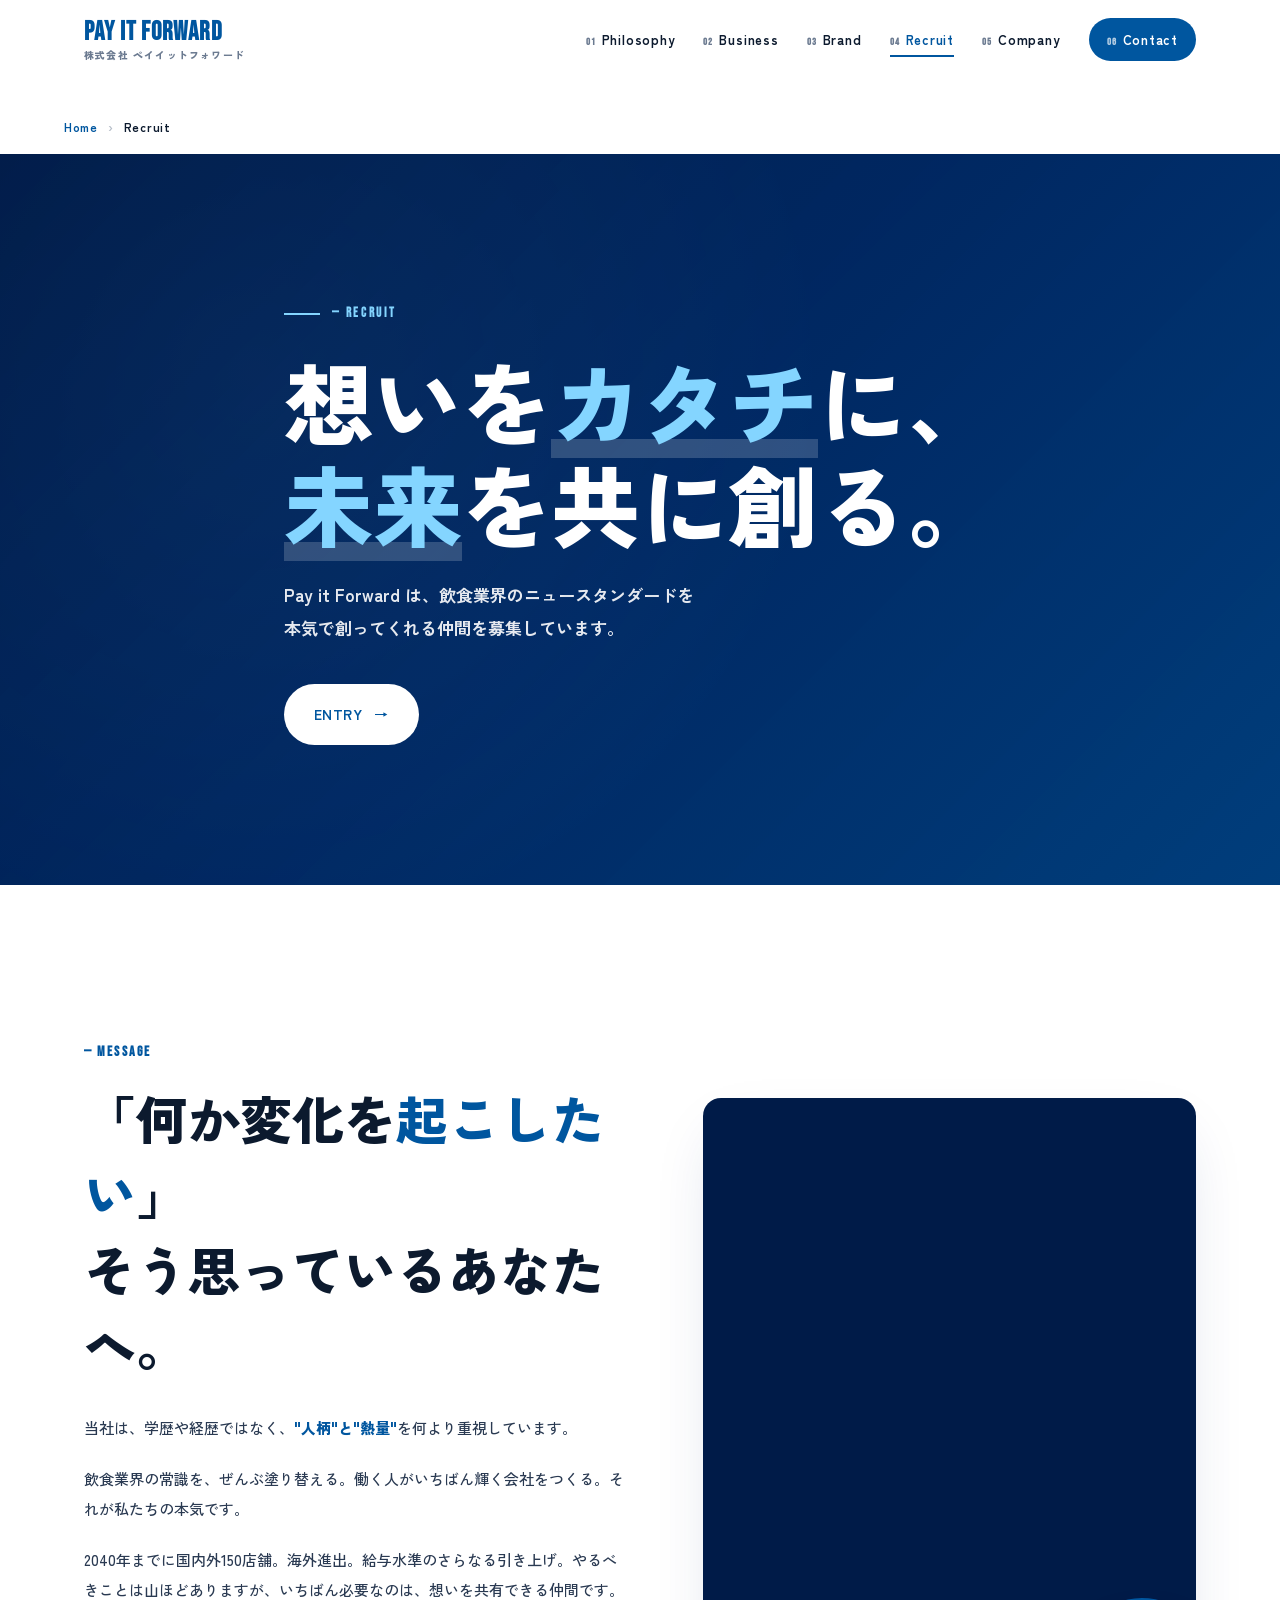
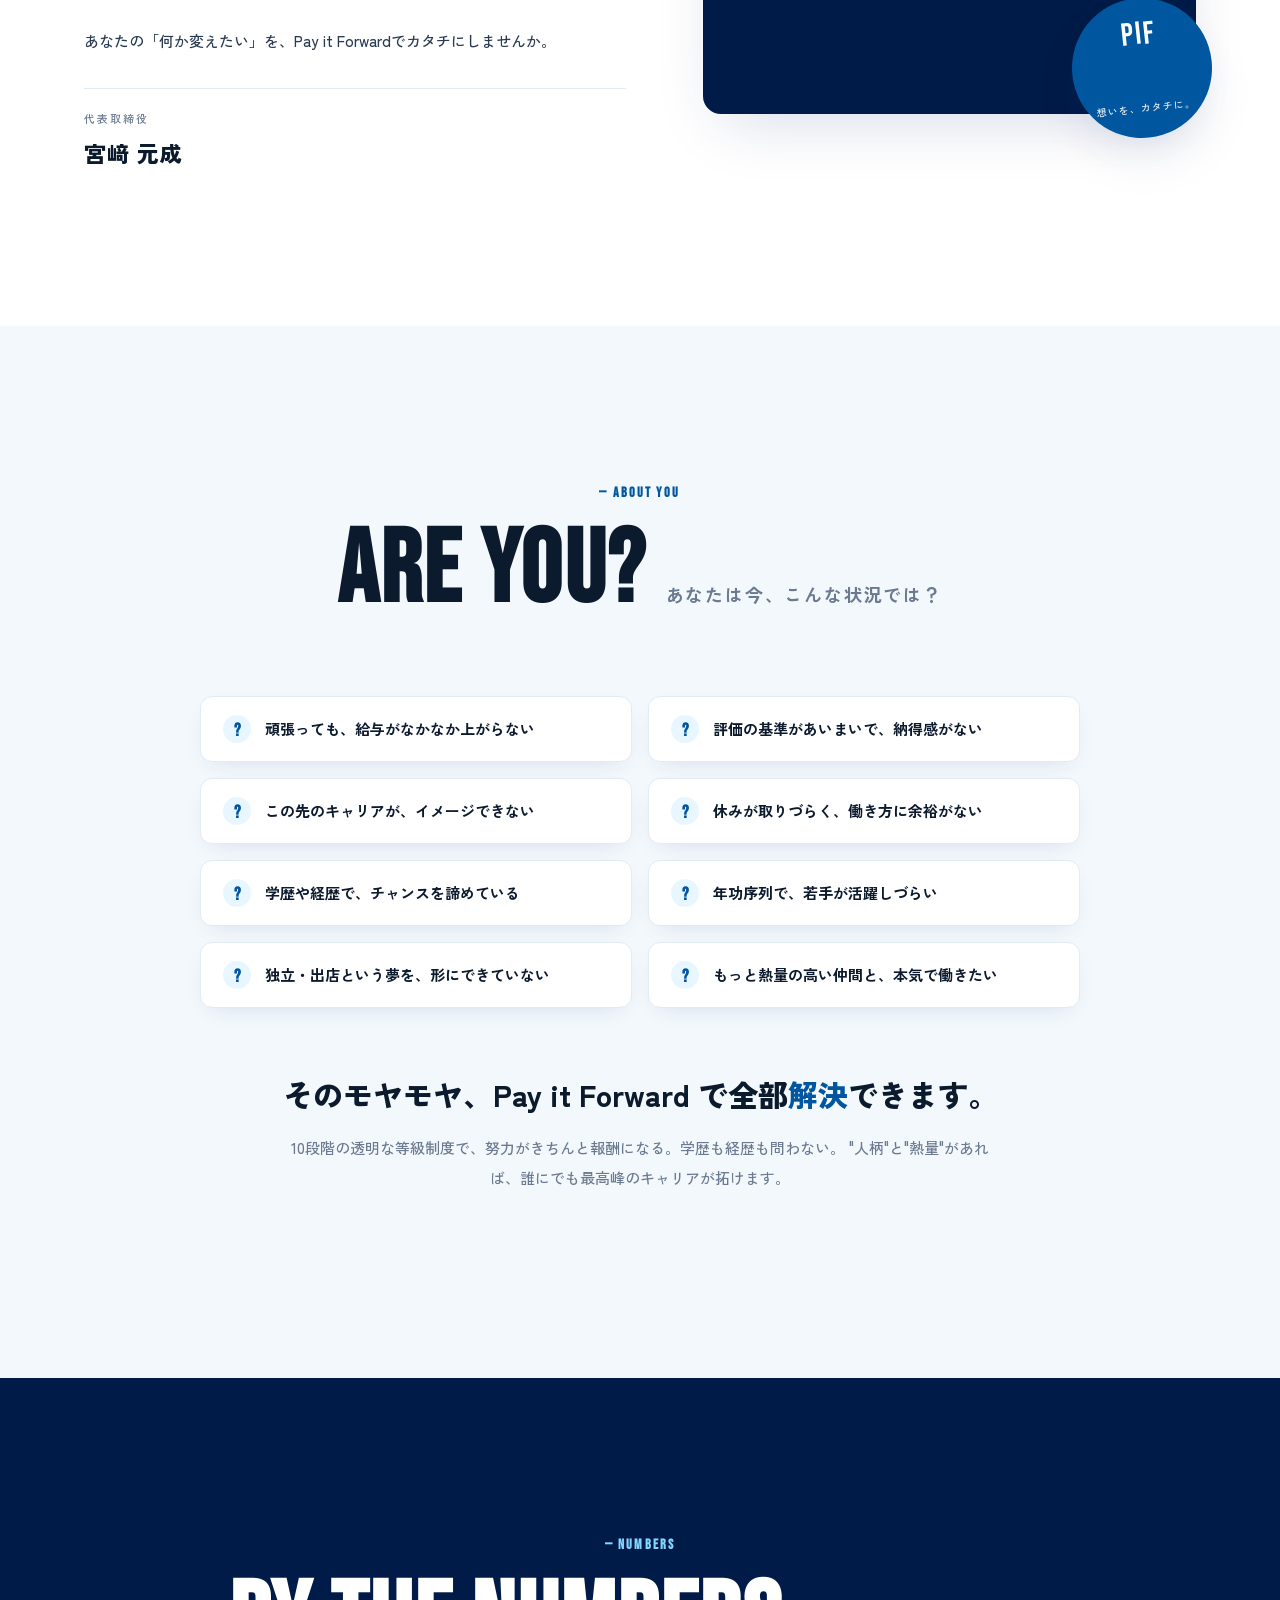
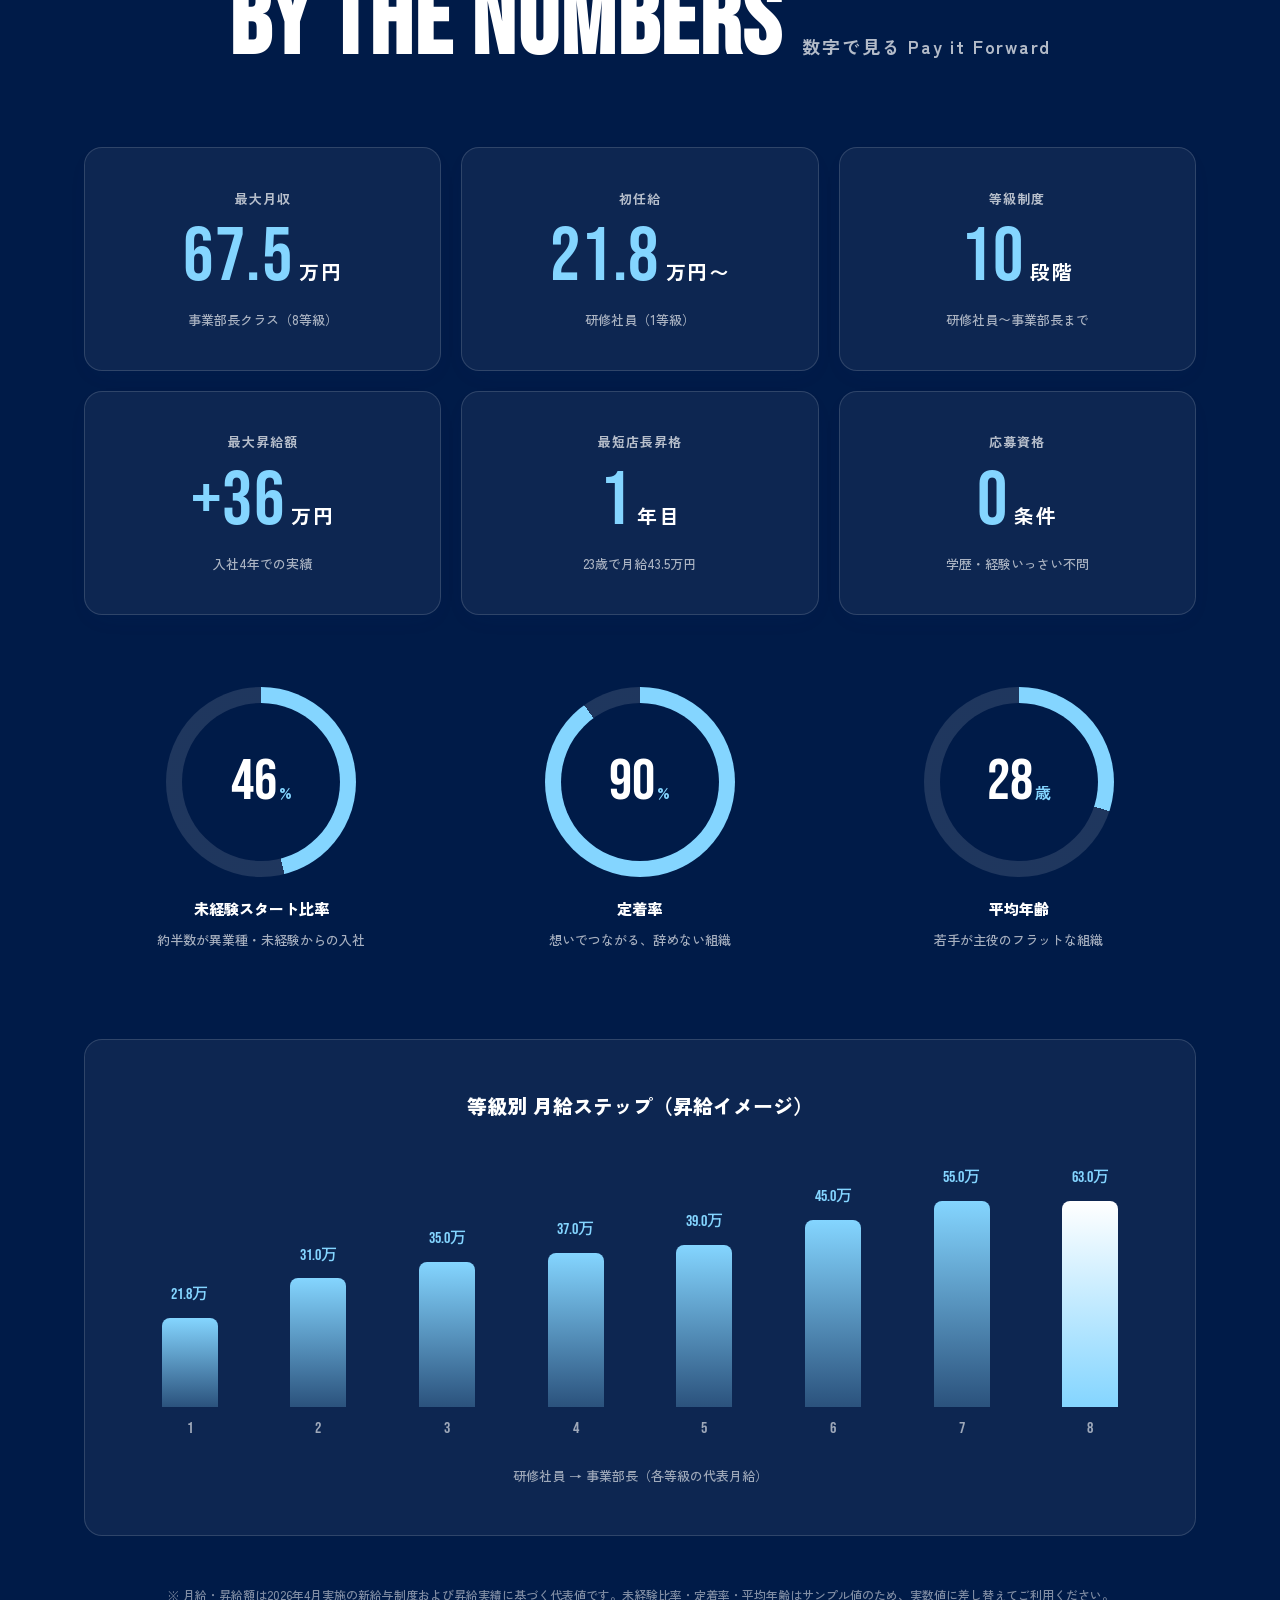
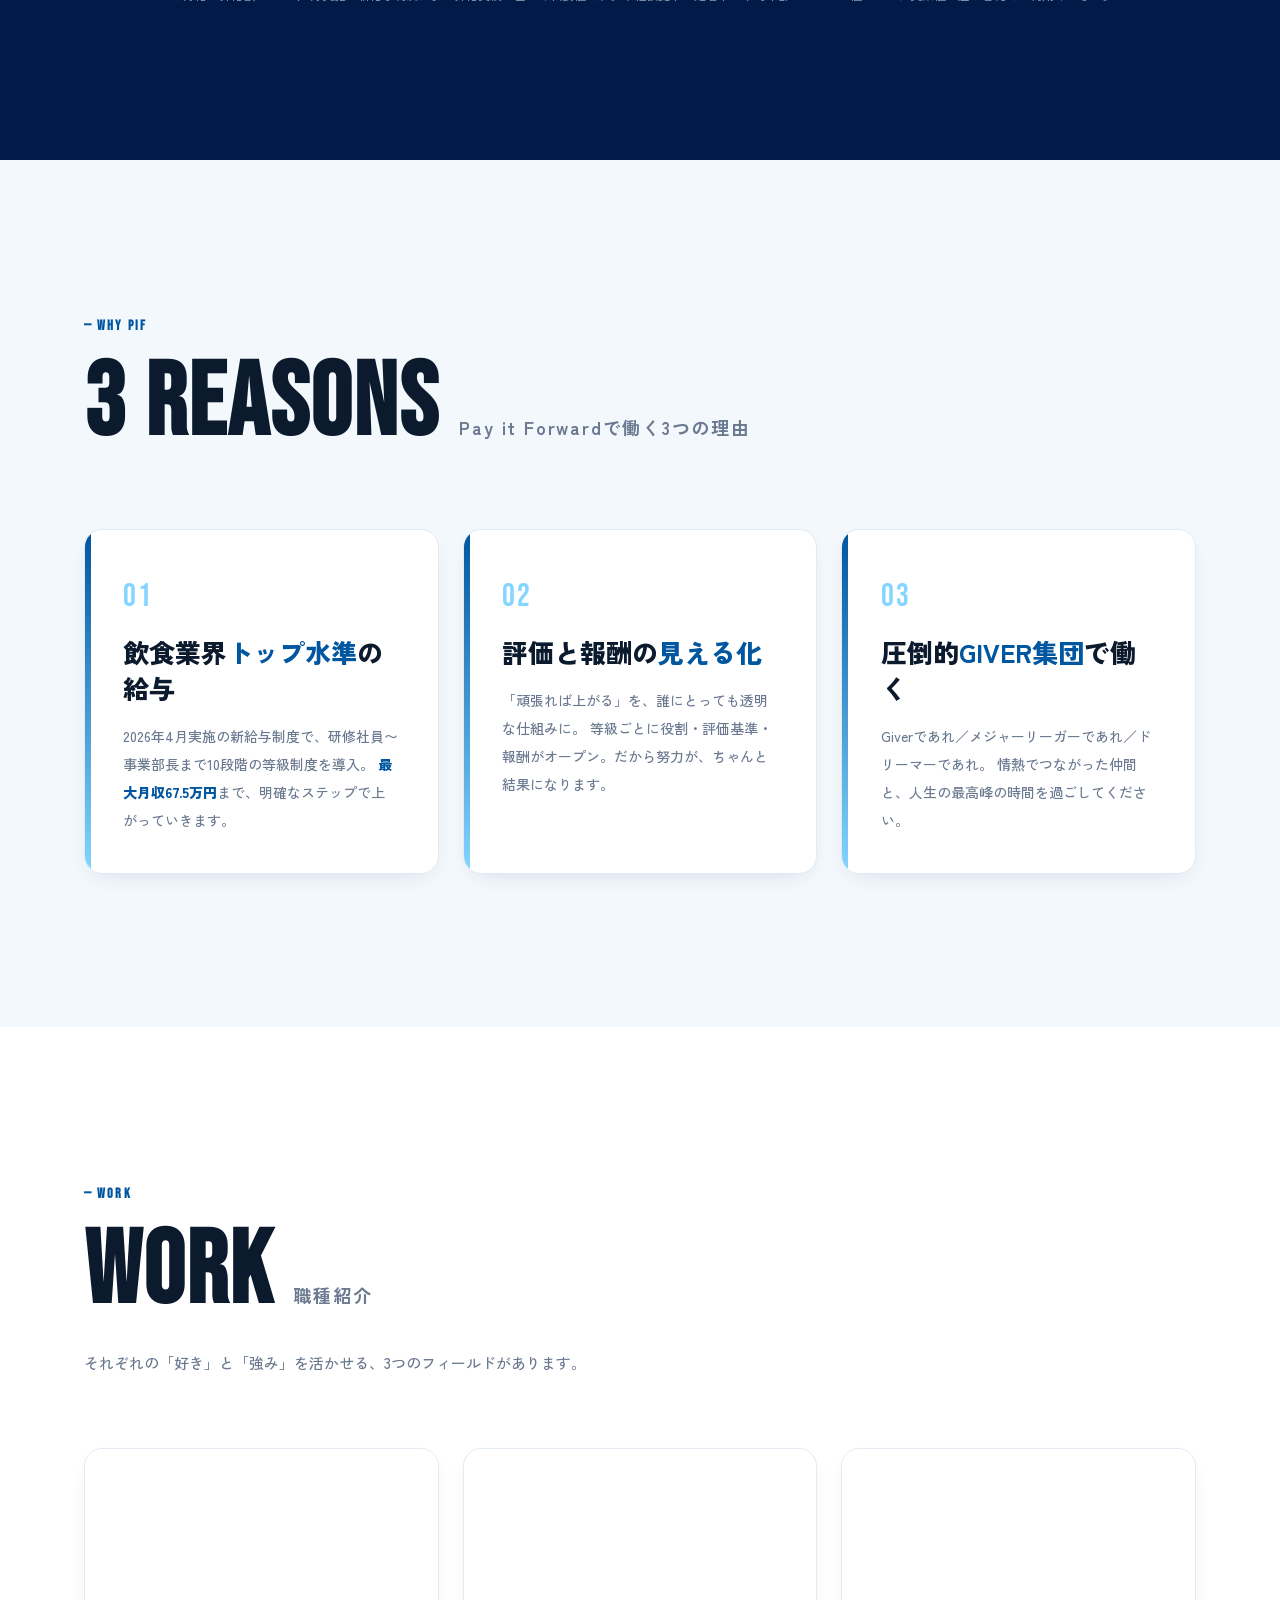
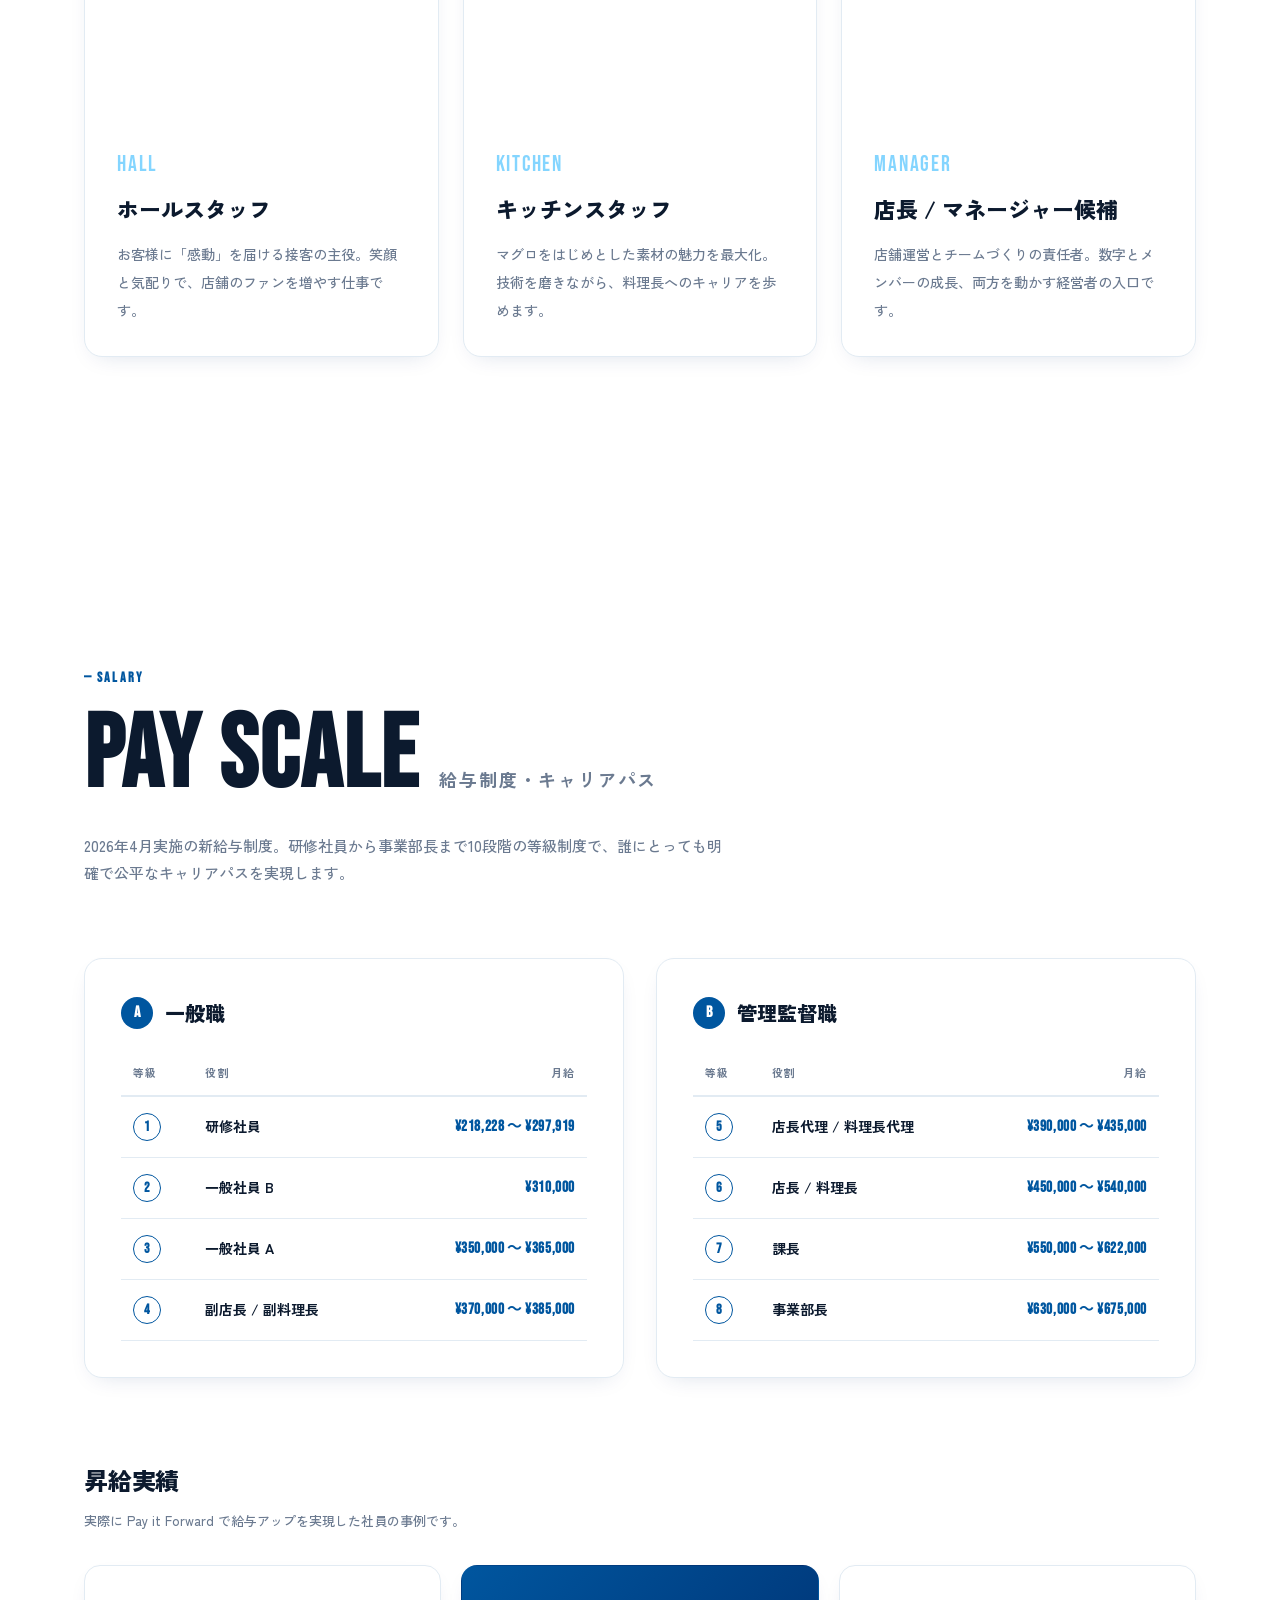
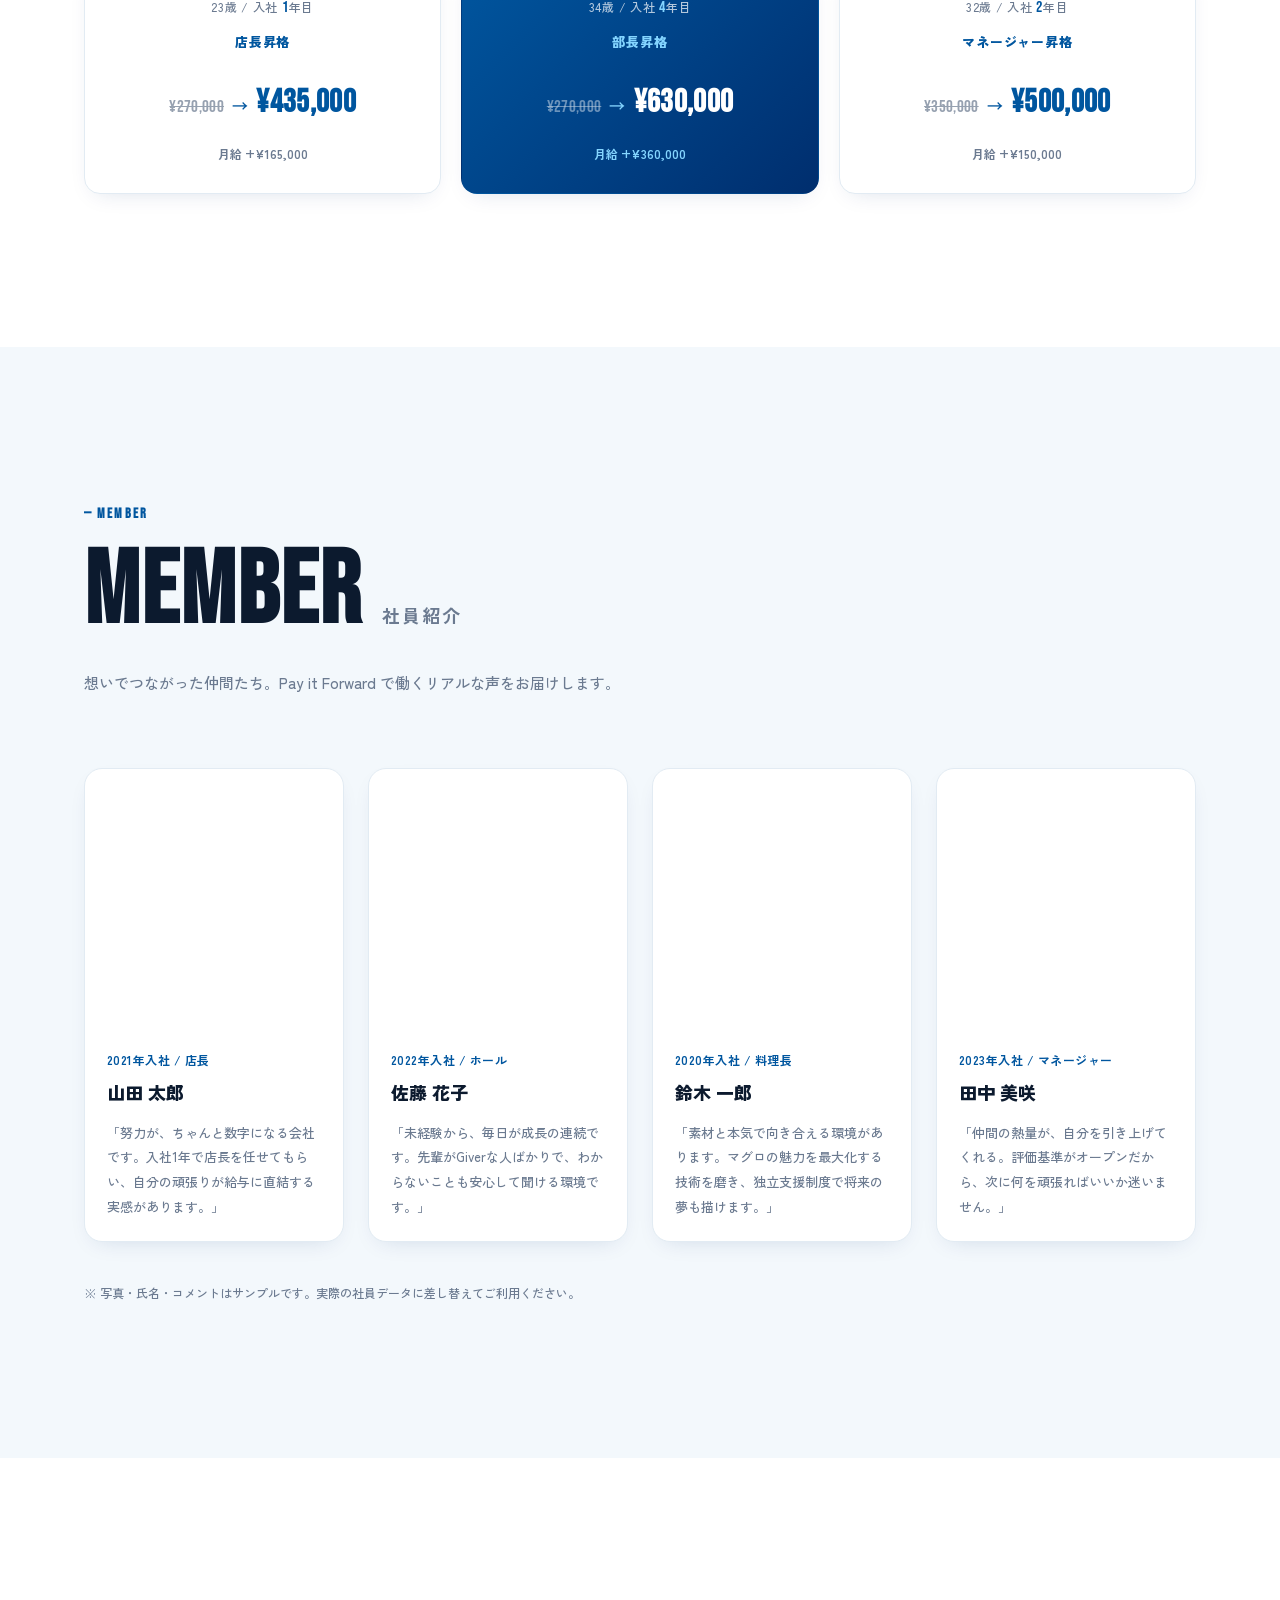
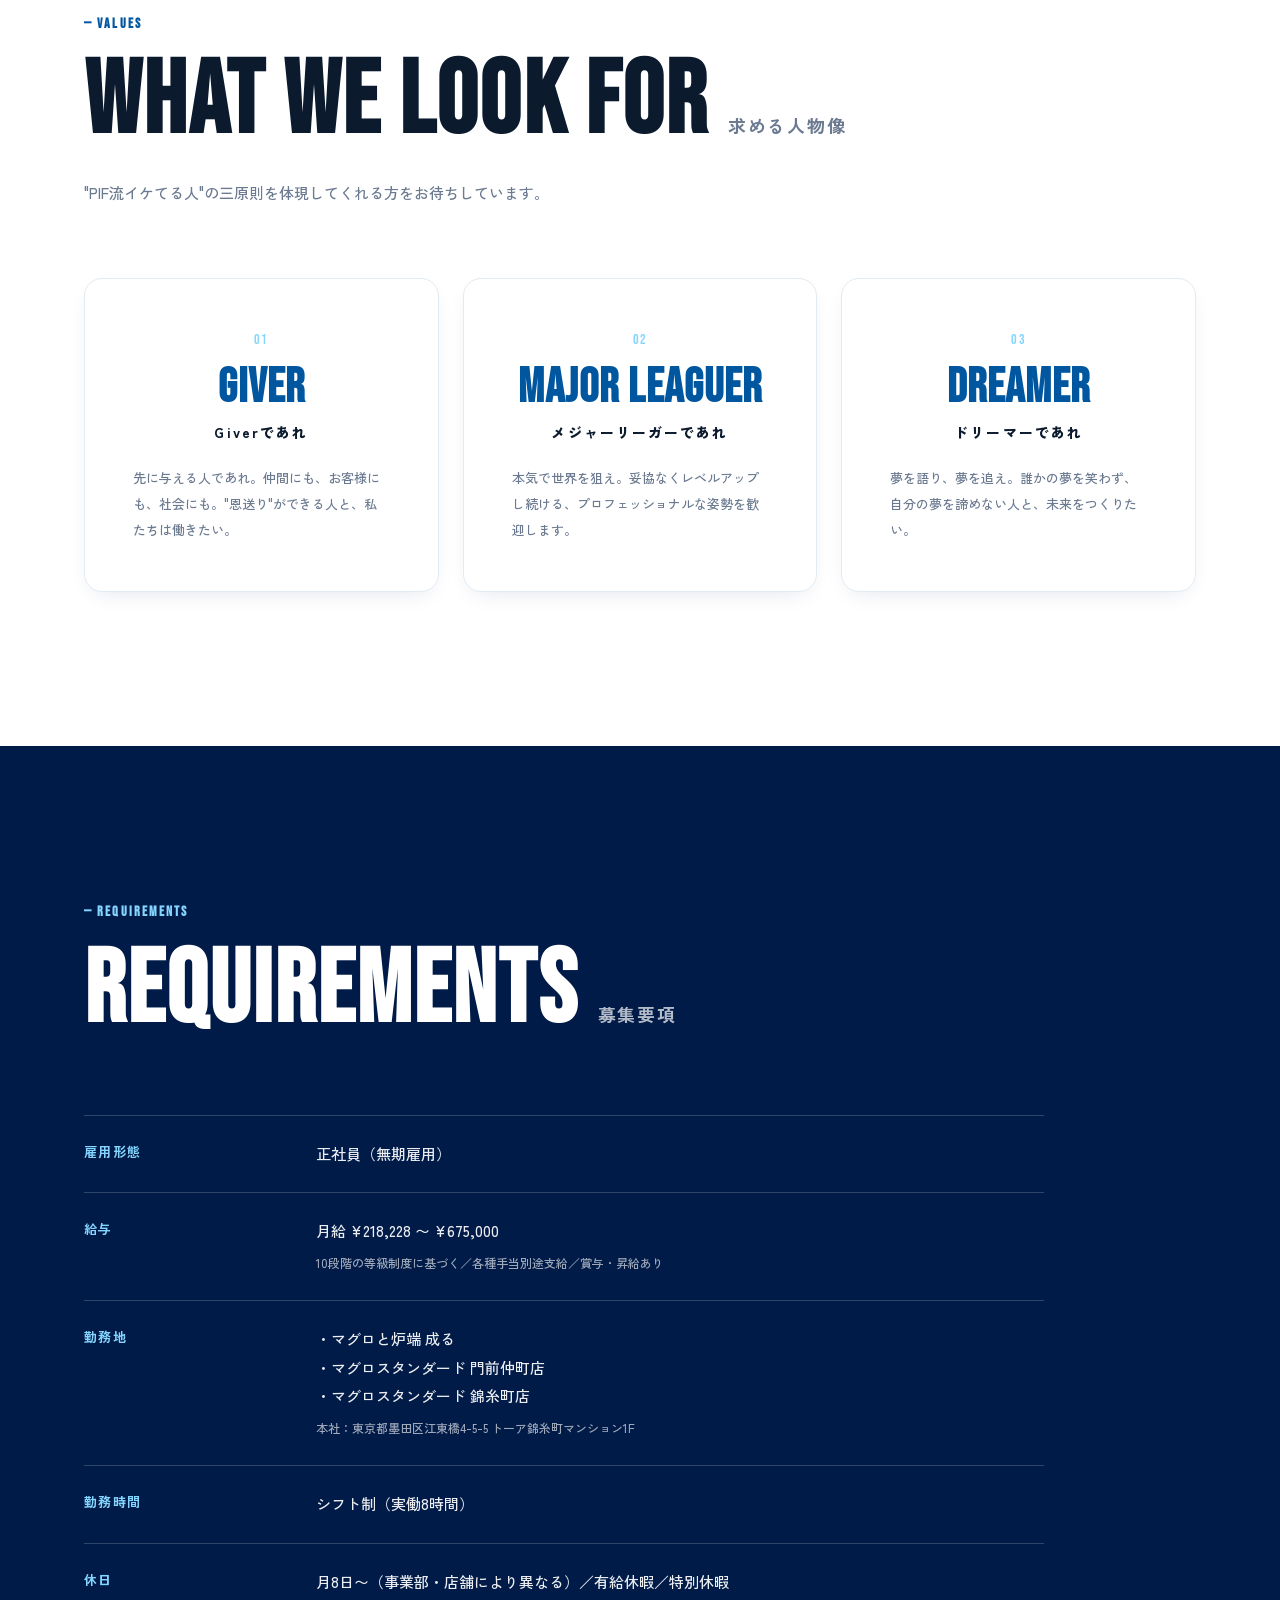
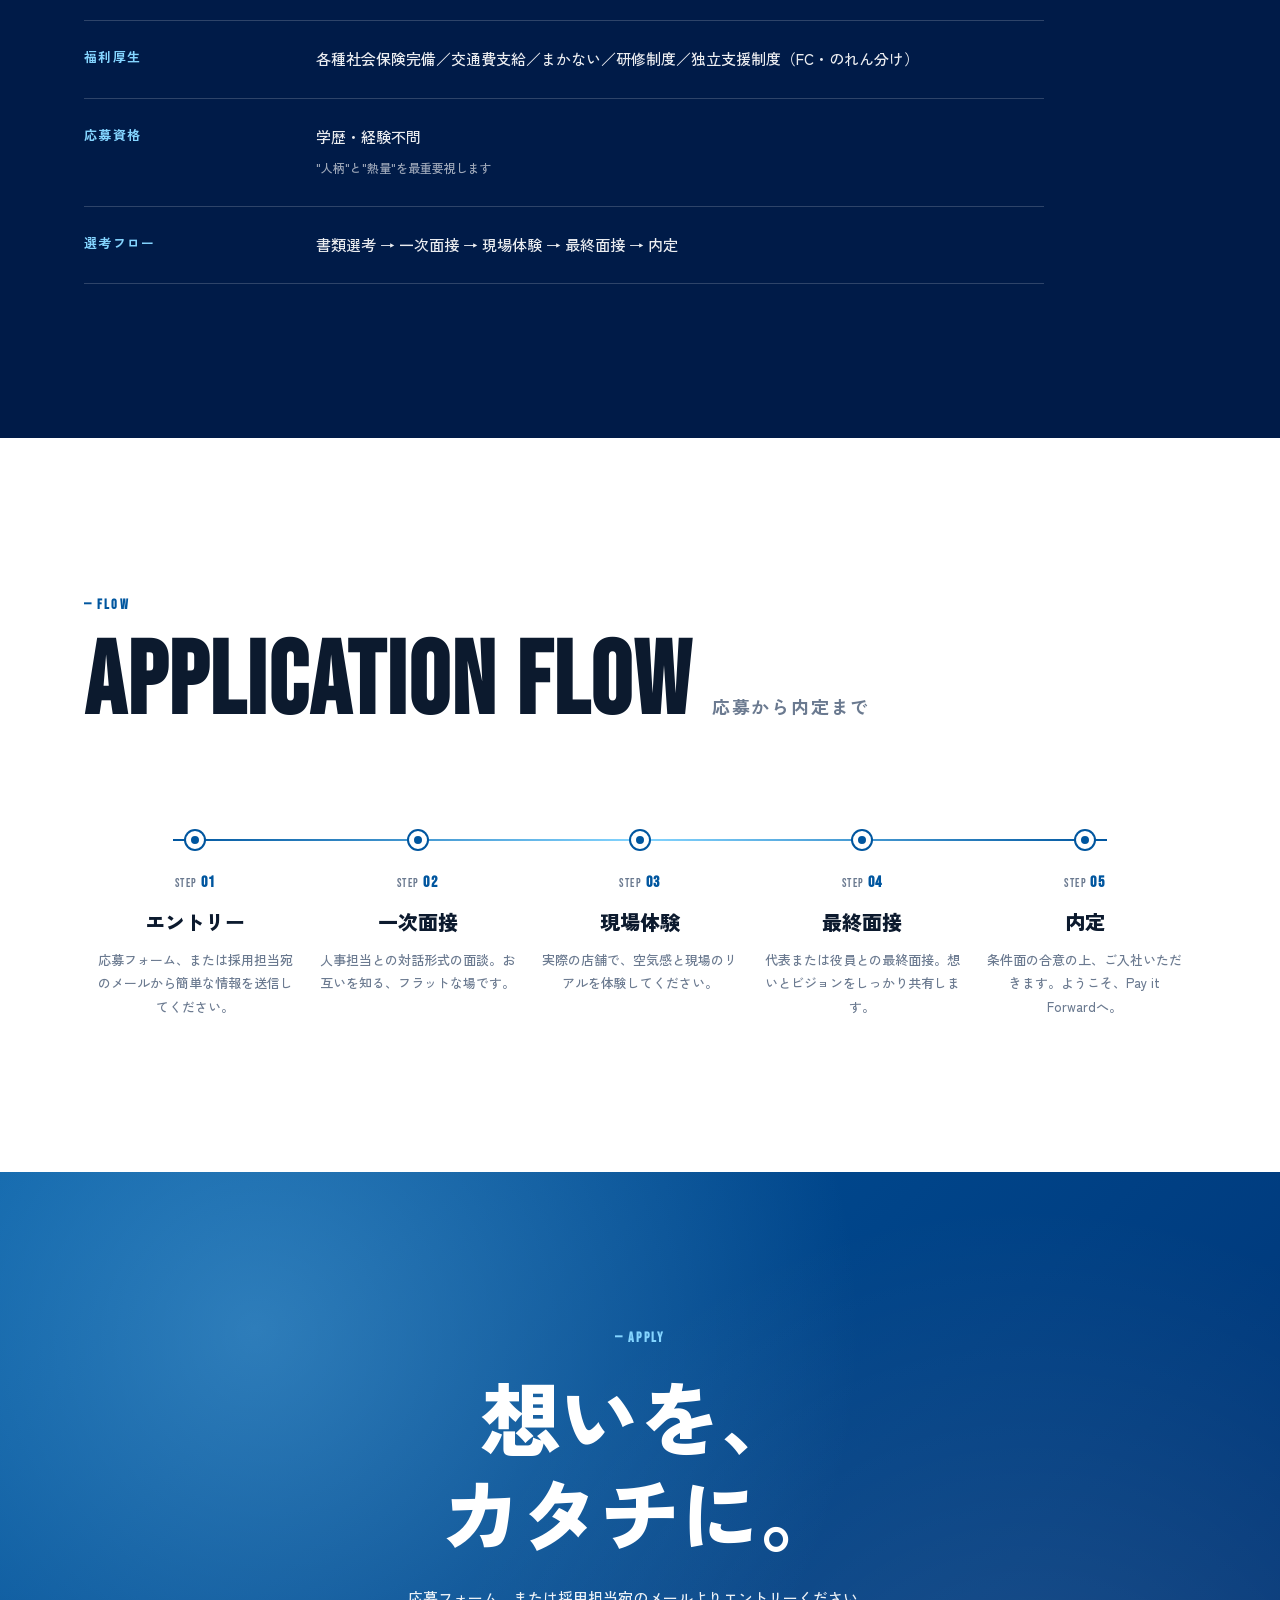
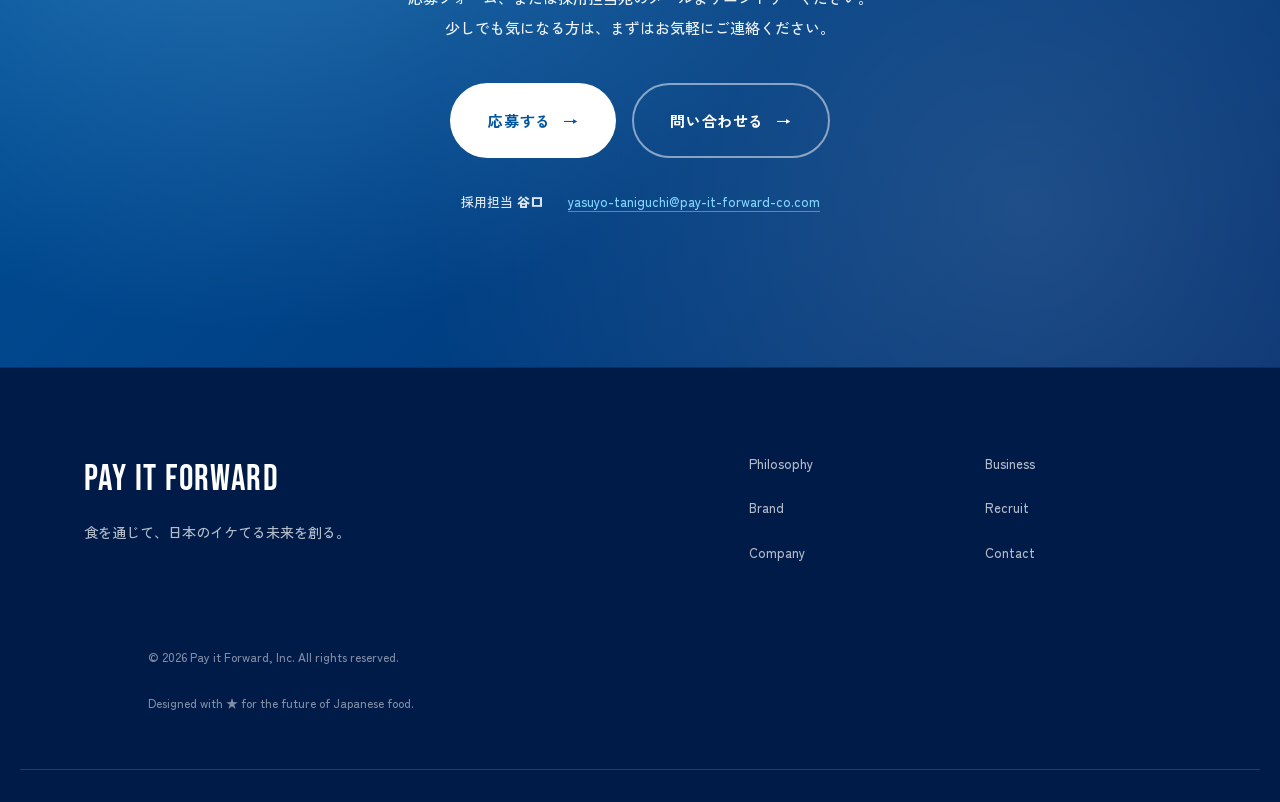
==== commit f4e709fd: "リクルートページ改修" ====
--- a/public/recruit.html
+++ b/public/recruit.html
@@ -62,13 +62,12 @@
         本気で創ってくれる仲間を募集しています。
       </p>
       <div class="page-hero__cta">
-        <a href="#apply" class="btn btn--primary">応募する<span>→</span></a>
-        <a href="#salary" class="btn btn--ghost">給与制度を見る<span>→</span></a>
-      </div>
-    </div>
-  </section>
-
-  <!-- 代表メッセージ -->
+        <a href="#apply" class="btn btn--primary">ENTRY<span>→</span></a>
+      </div>
+    </div>
+  </section>
+
+  <!-- 経営理念 / 代表メッセージ -->
   <section class="rec-message section" id="message">
     <div class="inner">
       <div class="rec-message__inner">
@@ -102,8 +101,130 @@
     </div>
   </section>
 
-  <!-- 3 Reasons -->
-  <section class="rec-reasons section section--cream">
+  <!-- About us：課題提示 -->
+  <section class="rec-about section section--cream" id="about">
+    <div class="inner">
+      <header class="section__head section__head--center">
+        <p class="section__num">— ABOUT YOU</p>
+        <h2 class="section__title">
+          <span class="section__title-en">Are You?</span>
+          <span class="section__title-jp">あなたは今、こんな状況では？</span>
+        </h2>
+      </header>
+
+      <ul class="rec-about__list">
+        <li class="rec-about__item">頑張っても、給与がなかなか上がらない</li>
+        <li class="rec-about__item">評価の基準があいまいで、納得感がない</li>
+        <li class="rec-about__item">この先のキャリアが、イメージできない</li>
+        <li class="rec-about__item">休みが取りづらく、働き方に余裕がない</li>
+        <li class="rec-about__item">学歴や経歴で、チャンスを諦めている</li>
+        <li class="rec-about__item">年功序列で、若手が活躍しづらい</li>
+        <li class="rec-about__item">独立・出店という夢を、形にできていない</li>
+        <li class="rec-about__item">もっと熱量の高い仲間と、本気で働きたい</li>
+      </ul>
+
+      <div class="rec-about__solve">
+        <p class="rec-about__solve-lead">そのモヤモヤ、Pay it Forward で全部<em>解決</em>できます。</p>
+        <p class="rec-about__solve-text">
+          10段階の透明な等級制度で、努力がきちんと報酬になる。学歴も経歴も問わない。
+          "人柄"と"熱量"があれば、誰にでも最高峰のキャリアが拓けます。
+        </p>
+      </div>
+    </div>
+  </section>
+
+  <!-- Numbers：数字で見る -->
+  <section class="rec-numbers section section--dark" id="numbers">
+    <div class="inner">
+      <header class="section__head section__head--center">
+        <p class="section__num">— NUMBERS</p>
+        <h2 class="section__title">
+          <span class="section__title-en">By the Numbers</span>
+          <span class="section__title-jp">数字で見る Pay it Forward</span>
+        </h2>
+      </header>
+
+      <!-- 数字カード -->
+      <div class="numbers__grid">
+        <div class="num-card">
+          <p class="num-card__label">最大月収</p>
+          <p class="num-card__value">67.5<span class="num-card__unit">万円</span></p>
+          <p class="num-card__note">事業部長クラス（8等級）</p>
+        </div>
+        <div class="num-card">
+          <p class="num-card__label">初任給</p>
+          <p class="num-card__value">21.8<span class="num-card__unit">万円〜</span></p>
+          <p class="num-card__note">研修社員（1等級）</p>
+        </div>
+        <div class="num-card">
+          <p class="num-card__label">等級制度</p>
+          <p class="num-card__value">10<span class="num-card__unit">段階</span></p>
+          <p class="num-card__note">研修社員〜事業部長まで</p>
+        </div>
+        <div class="num-card">
+          <p class="num-card__label">最大昇給額</p>
+          <p class="num-card__value">+36<span class="num-card__unit">万円</span></p>
+          <p class="num-card__note">入社4年での実績</p>
+        </div>
+        <div class="num-card">
+          <p class="num-card__label">最短店長昇格</p>
+          <p class="num-card__value">1<span class="num-card__unit">年目</span></p>
+          <p class="num-card__note">23歳で月給43.5万円</p>
+        </div>
+        <div class="num-card">
+          <p class="num-card__label">応募資格</p>
+          <p class="num-card__value">0<span class="num-card__unit">条件</span></p>
+          <p class="num-card__note">学歴・経験いっさい不問</p>
+        </div>
+      </div>
+
+      <!-- 円グラフ -->
+      <div class="donuts">
+        <div class="donut-card">
+          <div class="donut" style="--p:46;">
+            <span class="donut__num">46<small>%</small></span>
+          </div>
+          <p class="donut-card__label">未経験スタート比率</p>
+          <p class="donut-card__note">約半数が異業種・未経験からの入社</p>
+        </div>
+        <div class="donut-card">
+          <div class="donut" style="--p:90;">
+            <span class="donut__num">90<small>%</small></span>
+          </div>
+          <p class="donut-card__label">定着率</p>
+          <p class="donut-card__note">想いでつながる、辞めない組織</p>
+        </div>
+        <div class="donut-card">
+          <div class="donut" style="--p:30;">
+            <span class="donut__num">28<small>歳</small></span>
+          </div>
+          <p class="donut-card__label">平均年齢</p>
+          <p class="donut-card__note">若手が主役のフラットな組織</p>
+        </div>
+      </div>
+
+      <!-- 棒グラフ：等級別 月給ステップ -->
+      <div class="paybar-wrap">
+        <h3 class="paybar-wrap__title">等級別 月給ステップ（昇給イメージ）</h3>
+        <div class="paybar">
+          <div class="paybar__col"><span class="paybar__val">21.8万</span><span class="paybar__fill" style="--h:32;"></span><span class="paybar__grade">1</span></div>
+          <div class="paybar__col"><span class="paybar__val">31.0万</span><span class="paybar__fill" style="--h:46;"></span><span class="paybar__grade">2</span></div>
+          <div class="paybar__col"><span class="paybar__val">35.0万</span><span class="paybar__fill" style="--h:52;"></span><span class="paybar__grade">3</span></div>
+          <div class="paybar__col"><span class="paybar__val">37.0万</span><span class="paybar__fill" style="--h:55;"></span><span class="paybar__grade">4</span></div>
+          <div class="paybar__col"><span class="paybar__val">39.0万</span><span class="paybar__fill" style="--h:58;"></span><span class="paybar__grade">5</span></div>
+          <div class="paybar__col"><span class="paybar__val">45.0万</span><span class="paybar__fill" style="--h:67;"></span><span class="paybar__grade">6</span></div>
+          <div class="paybar__col"><span class="paybar__val">55.0万</span><span class="paybar__fill" style="--h:81;"></span><span class="paybar__grade">7</span></div>
+          <div class="paybar__col paybar__col--max"><span class="paybar__val">63.0万</span><span class="paybar__fill" style="--h:93;"></span><span class="paybar__grade">8</span></div>
+        </div>
+        <p class="paybar__axis">研修社員 → 事業部長（各等級の代表月給）</p>
+      </div>
+
+      <p class="rec-numbers__note">※ 月給・昇給額は2026年4月実施の新給与制度および昇給実績に基づく代表値です。未経験比率・定着率・平均年齢はサンプル値のため、実数値に差し替えてご利用ください。</p>
+    </div>
+  </section>
+
+  <!-- Why PIF：3 Reasons -->
+  <section class="rec-reasons section section--cream" id="reasons">
     <div class="inner">
       <header class="section__head">
         <p class="section__num">— WHY PIF</p>
@@ -144,14 +265,60 @@
     </div>
   </section>
 
-  <!-- 給与制度 -->
+  <!-- Work：職種紹介 -->
+  <section class="rec-work section" id="work">
+    <div class="inner">
+      <header class="section__head">
+        <p class="section__num">— WORK</p>
+        <h2 class="section__title">
+          <span class="section__title-en">Work</span>
+          <span class="section__title-jp">職種紹介</span>
+        </h2>
+        <p class="section__desc">それぞれの「好き」と「強み」を活かせる、3つのフィールドがあります。</p>
+      </header>
+
+      <div class="work__grid">
+        <article class="work-card">
+          <div class="work-card__media"
+               style="background-image:url('https://images.unsplash.com/photo-1559339352-11d035aa65de?auto=format&fit=crop&w=900&q=80');"></div>
+          <div class="work-card__body">
+            <p class="work-card__en">HALL</p>
+            <h3 class="work-card__title">ホールスタッフ</h3>
+            <p class="work-card__text">お客様に「感動」を届ける接客の主役。笑顔と気配りで、店舗のファンを増やす仕事です。</p>
+          </div>
+        </article>
+
+        <article class="work-card">
+          <div class="work-card__media"
+               style="background-image:url('https://images.unsplash.com/photo-1577219491135-ce391730fb2c?auto=format&fit=crop&w=900&q=80');"></div>
+          <div class="work-card__body">
+            <p class="work-card__en">KITCHEN</p>
+            <h3 class="work-card__title">キッチンスタッフ</h3>
+            <p class="work-card__text">マグロをはじめとした素材の魅力を最大化。技術を磨きながら、料理長へのキャリアを歩めます。</p>
+          </div>
+        </article>
+
+        <article class="work-card">
+          <div class="work-card__media"
+               style="background-image:url('https://images.unsplash.com/photo-1521737604893-d14cc237f11d?auto=format&fit=crop&w=900&q=80');"></div>
+          <div class="work-card__body">
+            <p class="work-card__en">MANAGER</p>
+            <h3 class="work-card__title">店長 / マネージャー候補</h3>
+            <p class="work-card__text">店舗運営とチームづくりの責任者。数字とメンバーの成長、両方を動かす経営者の入口です。</p>
+          </div>
+        </article>
+      </div>
+    </div>
+  </section>
+
+  <!-- Career & Salary：給与制度 -->
   <section class="salary section" id="salary">
     <div class="inner">
       <header class="section__head">
         <p class="section__num">— SALARY</p>
         <h2 class="section__title">
           <span class="section__title-en">Pay Scale</span>
-          <span class="section__title-jp">給与制度</span>
+          <span class="section__title-jp">給与制度・キャリアパス</span>
         </h2>
         <p class="section__desc">
           2026年4月実施の新給与制度。研修社員から事業部長まで10段階の等級制度で、誰にとっても明確で公平なキャリアパスを実現します。
@@ -228,6 +395,95 @@
             <strong class="case__to">¥500,000</strong>
           </p>
           <p class="case__delta">月給 +¥150,000</p>
+        </article>
+      </div>
+    </div>
+  </section>
+
+  <!-- Member：社員紹介 -->
+  <section class="rec-member section section--cream" id="member">
+    <div class="inner">
+      <header class="section__head">
+        <p class="section__num">— MEMBER</p>
+        <h2 class="section__title">
+          <span class="section__title-en">Member</span>
+          <span class="section__title-jp">社員紹介</span>
+        </h2>
+        <p class="section__desc">想いでつながった仲間たち。Pay it Forward で働くリアルな声をお届けします。</p>
+      </header>
+
+      <div class="member__grid">
+        <article class="member-card">
+          <div class="member-card__photo"
+               style="background-image:url('https://images.unsplash.com/photo-1507003211169-0a1dd7228f2d?auto=format&fit=crop&w=600&q=80');"></div>
+          <div class="member-card__body">
+            <p class="member-card__meta">2021年入社 / 店長</p>
+            <h3 class="member-card__name">山田 太郎</h3>
+            <p class="member-card__copy">「努力が、ちゃんと数字になる会社です。入社1年で店長を任せてもらい、自分の頑張りが給与に直結する実感があります。」</p>
+          </div>
+        </article>
+        <article class="member-card">
+          <div class="member-card__photo"
+               style="background-image:url('https://images.unsplash.com/photo-1494790108377-be9c29b29330?auto=format&fit=crop&w=600&q=80');"></div>
+          <div class="member-card__body">
+            <p class="member-card__meta">2022年入社 / ホール</p>
+            <h3 class="member-card__name">佐藤 花子</h3>
+            <p class="member-card__copy">「未経験から、毎日が成長の連続です。先輩がGiverな人ばかりで、わからないことも安心して聞ける環境です。」</p>
+          </div>
+        </article>
+        <article class="member-card">
+          <div class="member-card__photo"
+               style="background-image:url('https://images.unsplash.com/photo-1500648767791-00dcc994a43e?auto=format&fit=crop&w=600&q=80');"></div>
+          <div class="member-card__body">
+            <p class="member-card__meta">2020年入社 / 料理長</p>
+            <h3 class="member-card__name">鈴木 一郎</h3>
+            <p class="member-card__copy">「素材と本気で向き合える環境があります。マグロの魅力を最大化する技術を磨き、独立支援制度で将来の夢も描けます。」</p>
+          </div>
+        </article>
+        <article class="member-card">
+          <div class="member-card__photo"
+               style="background-image:url('https://images.unsplash.com/photo-1438761681033-6461ffad8d80?auto=format&fit=crop&w=600&q=80');"></div>
+          <div class="member-card__body">
+            <p class="member-card__meta">2023年入社 / マネージャー</p>
+            <h3 class="member-card__name">田中 美咲</h3>
+            <p class="member-card__copy">「仲間の熱量が、自分を引き上げてくれる。評価基準がオープンだから、次に何を頑張ればいいか迷いません。」</p>
+          </div>
+        </article>
+      </div>
+      <p class="rec-member__note">※ 写真・氏名・コメントはサンプルです。実際の社員データに差し替えてご利用ください。</p>
+    </div>
+  </section>
+
+  <!-- 求める人物像 -->
+  <section class="values section" id="values">
+    <div class="inner">
+      <header class="section__head">
+        <p class="section__num">— VALUES</p>
+        <h2 class="section__title">
+          <span class="section__title-en">What We Look For</span>
+          <span class="section__title-jp">求める人物像</span>
+        </h2>
+        <p class="section__desc">"PIF流イケてる人"の三原則を体現してくれる方をお待ちしています。</p>
+      </header>
+
+      <div class="values__grid">
+        <article class="value-card">
+          <p class="value-card__num">01</p>
+          <h3 class="value-card__en">Giver</h3>
+          <p class="value-card__jp">Giverであれ</p>
+          <p class="value-card__text">先に与える人であれ。仲間にも、お客様にも、社会にも。"恩送り"ができる人と、私たちは働きたい。</p>
+        </article>
+        <article class="value-card">
+          <p class="value-card__num">02</p>
+          <h3 class="value-card__en">Major Leaguer</h3>
+          <p class="value-card__jp">メジャーリーガーであれ</p>
+          <p class="value-card__text">本気で世界を狙え。妥協なくレベルアップし続ける、プロフェッショナルな姿勢を歓迎します。</p>
+        </article>
+        <article class="value-card">
+          <p class="value-card__num">03</p>
+          <h3 class="value-card__en">Dreamer</h3>
+          <p class="value-card__jp">ドリーマーであれ</p>
+          <p class="value-card__text">夢を語り、夢を追え。誰かの夢を笑わず、自分の夢を諦めない人と、未来をつくりたい。</p>
         </article>
       </div>
     </div>
@@ -315,41 +571,6 @@
     </div>
   </section>
 
-  <!-- 求める人物像 -->
-  <section class="values section section--cream" id="values">
-    <div class="inner">
-      <header class="section__head">
-        <p class="section__num">— VALUES</p>
-        <h2 class="section__title">
-          <span class="section__title-en">What We Look For</span>
-          <span class="section__title-jp">求める人物像</span>
-        </h2>
-        <p class="section__desc">"PIF流イケてる人"の三原則を体現してくれる方をお待ちしています。</p>
-      </header>
-
-      <div class="values__grid">
-        <article class="value-card">
-          <p class="value-card__num">01</p>
-          <h3 class="value-card__en">Giver</h3>
-          <p class="value-card__jp">Giverであれ</p>
-          <p class="value-card__text">先に与える人であれ。仲間にも、お客様にも、社会にも。"恩送り"ができる人と、私たちは働きたい。</p>
-        </article>
-        <article class="value-card">
-          <p class="value-card__num">02</p>
-          <h3 class="value-card__en">Major Leaguer</h3>
-          <p class="value-card__jp">メジャーリーガーであれ</p>
-          <p class="value-card__text">本気で世界を狙え。妥協なくレベルアップし続ける、プロフェッショナルな姿勢を歓迎します。</p>
-        </article>
-        <article class="value-card">
-          <p class="value-card__num">03</p>
-          <h3 class="value-card__en">Dreamer</h3>
-          <p class="value-card__jp">ドリーマーであれ</p>
-          <p class="value-card__text">夢を語り、夢を追え。誰かの夢を笑わず、自分の夢を諦めない人と、未来をつくりたい。</p>
-        </article>
-      </div>
-    </div>
-  </section>
-
   <!-- 応募 CTA -->
   <section class="apply section section--accent" id="apply">
     <div class="inner">
--- a/public/css/style.css
+++ b/public/css/style.css
@@ -1913,8 +1913,320 @@
 }
 .apply__contact a:hover { color: var(--c-white); border-color: var(--c-white); }
 
+/* ---------- Recruit: About us (課題提示) ---------- */
+.rec-about__list {
+  display: grid;
+  grid-template-columns: repeat(2, 1fr);
+  gap: 16px;
+  max-width: 880px;
+  margin: 0 auto;
+}
+.rec-about__item {
+  display: flex;
+  align-items: center;
+  gap: 14px;
+  background: var(--c-white);
+  border: 1px solid var(--c-line);
+  border-radius: 12px;
+  padding: 18px 22px;
+  font-size: 15px;
+  font-weight: 700;
+  box-shadow: var(--shadow-sm);
+}
+.rec-about__item::before {
+  content: "?";
+  flex: none;
+  display: grid;
+  place-items: center;
+  width: 28px; height: 28px;
+  border-radius: 50%;
+  background: var(--c-sky-light);
+  color: var(--c-blue);
+  font-family: var(--font-en);
+  font-size: 18px;
+}
+.rec-about__solve {
+  text-align: center;
+  max-width: 720px;
+  margin: clamp(40px, 6vw, 64px) auto 0;
+}
+.rec-about__solve-lead {
+  font-size: clamp(20px, 3vw, 30px);
+  font-weight: 900;
+  line-height: 1.5;
+  margin: 0 0 16px;
+}
+.rec-about__solve-lead em {
+  font-style: normal;
+  color: var(--c-blue);
+}
+.rec-about__solve-text {
+  font-size: 15px;
+  line-height: 2;
+  color: var(--c-muted);
+  margin: 0 0 32px;
+}
+
+/* ---------- Recruit: Numbers (数字で見る) ---------- */
+.numbers__grid {
+  display: grid;
+  grid-template-columns: repeat(3, 1fr);
+  gap: 20px;
+}
+.num-card {
+  background: rgba(255,255,255,.05);
+  border: 1px solid rgba(255,255,255,.14);
+  border-radius: 18px;
+  padding: clamp(28px, 3vw, 40px) clamp(20px, 2.4vw, 32px);
+  text-align: center;
+  transition: transform .3s ease, border-color .3s ease;
+}
+.num-card:hover {
+  transform: translateY(-6px);
+  border-color: var(--c-sky);
+}
+.num-card__label {
+  font-size: 13px;
+  font-weight: 700;
+  letter-spacing: 0.08em;
+  color: rgba(255,255,255,.7);
+  margin: 0 0 10px;
+}
+.num-card__value {
+  font-family: var(--font-en);
+  font-size: clamp(52px, 7vw, 76px);
+  line-height: 1;
+  color: var(--c-sky);
+  margin: 0;
+}
+.num-card__unit {
+  font-family: var(--font-jp);
+  font-size: clamp(16px, 1.6vw, 20px);
+  font-weight: 700;
+  color: var(--c-white);
+  margin-left: 6px;
+}
+.num-card__note {
+  font-size: 13px;
+  color: rgba(255,255,255,.65);
+  margin: 12px 0 0;
+}
+.rec-numbers__note {
+  text-align: center;
+  font-size: 12px;
+  color: rgba(255,255,255,.5);
+  margin: clamp(32px, 4vw, 48px) 0 0;
+}
+
+/* 円グラフ */
+.donuts {
+  display: grid;
+  grid-template-columns: repeat(3, 1fr);
+  gap: 24px;
+  margin-top: clamp(48px, 6vw, 72px);
+}
+.donut-card { text-align: center; }
+.donut {
+  position: relative;
+  width: clamp(150px, 18vw, 190px);
+  aspect-ratio: 1;
+  border-radius: 50%;
+  margin: 0 auto 18px;
+  background: conic-gradient(var(--c-sky) calc(var(--p) * 1%), rgba(255,255,255,.12) 0);
+  display: grid;
+  place-items: center;
+}
+.donut::before {
+  content: "";
+  position: absolute;
+  inset: 16px;
+  border-radius: 50%;
+  background: var(--c-blue-deep);
+}
+.donut__num {
+  position: relative;
+  font-family: var(--font-en);
+  font-size: clamp(40px, 5.5vw, 58px);
+  line-height: 1;
+  color: var(--c-white);
+}
+.donut__num small {
+  font-family: var(--font-jp);
+  font-size: 16px;
+  font-weight: 700;
+  color: var(--c-sky);
+  margin-left: 2px;
+}
+.donut-card__label {
+  font-size: 15px;
+  font-weight: 900;
+  color: var(--c-white);
+  margin: 0 0 6px;
+}
+.donut-card__note {
+  font-size: 13px;
+  color: rgba(255,255,255,.65);
+  margin: 0;
+}
+
+/* 棒グラフ：等級別 月給ステップ */
+.paybar-wrap {
+  margin-top: clamp(56px, 7vw, 88px);
+  background: rgba(255,255,255,.05);
+  border: 1px solid rgba(255,255,255,.14);
+  border-radius: 18px;
+  padding: clamp(28px, 4vw, 48px);
+}
+.paybar-wrap__title {
+  text-align: center;
+  font-size: clamp(16px, 2vw, 20px);
+  font-weight: 900;
+  color: var(--c-white);
+  margin: 0 0 clamp(28px, 4vw, 40px);
+}
+.paybar {
+  display: flex;
+  align-items: flex-end;
+  gap: clamp(6px, 1.2vw, 16px);
+  height: 280px;
+}
+.paybar__col {
+  flex: 1;
+  display: flex;
+  flex-direction: column;
+  align-items: center;
+  justify-content: flex-end;
+  height: 100%;
+  gap: 8px;
+}
+.paybar__val {
+  font-family: var(--font-en);
+  font-size: clamp(12px, 1.4vw, 16px);
+  color: var(--c-sky);
+  white-space: nowrap;
+}
+.paybar__fill {
+  width: 100%;
+  max-width: 56px;
+  height: calc(var(--h) * 1%);
+  border-radius: 8px 8px 0 0;
+  background: linear-gradient(180deg, var(--c-sky), rgba(132,213,255,.25));
+  transition: filter .3s ease;
+}
+.paybar__col--max .paybar__fill {
+  background: linear-gradient(180deg, var(--c-white), var(--c-sky));
+}
+.paybar__col:hover .paybar__fill { filter: brightness(1.15); }
+.paybar__grade {
+  font-family: var(--font-en);
+  font-size: 16px;
+  color: rgba(255,255,255,.6);
+}
+.paybar__axis {
+  text-align: center;
+  font-size: 13px;
+  color: rgba(255,255,255,.6);
+  margin: 20px 0 0;
+}
+
+/* ---------- Recruit: Work (職種紹介) ---------- */
+.work__grid {
+  display: grid;
+  grid-template-columns: repeat(3, 1fr);
+  gap: 24px;
+}
+.work-card {
+  background: var(--c-white);
+  border: 1px solid var(--c-line);
+  border-radius: 18px;
+  overflow: hidden;
+  box-shadow: var(--shadow-sm);
+  transition: transform .3s ease, box-shadow .3s ease;
+}
+.work-card:hover {
+  transform: translateY(-6px);
+  box-shadow: var(--shadow);
+}
+.work-card__media {
+  aspect-ratio: 4 / 3;
+  background-size: cover;
+  background-position: center;
+}
+.work-card__body { padding: clamp(24px, 2.6vw, 32px); }
+.work-card__en {
+  font-family: var(--font-en);
+  font-size: 22px;
+  letter-spacing: 0.08em;
+  color: var(--c-sky);
+  margin: 0 0 4px;
+}
+.work-card__title {
+  font-size: clamp(18px, 2vw, 22px);
+  font-weight: 900;
+  margin: 0 0 12px;
+}
+.work-card__text {
+  font-size: 14px;
+  line-height: 2;
+  color: var(--c-muted);
+  margin: 0;
+}
+
+/* ---------- Recruit: Member (社員紹介) ---------- */
+.member__grid {
+  display: grid;
+  grid-template-columns: repeat(4, 1fr);
+  gap: 24px;
+}
+.member-card {
+  background: var(--c-white);
+  border: 1px solid var(--c-line);
+  border-radius: 18px;
+  overflow: hidden;
+  box-shadow: var(--shadow-sm);
+  transition: transform .3s ease, box-shadow .3s ease;
+}
+.member-card:hover {
+  transform: translateY(-6px);
+  box-shadow: var(--shadow);
+}
+.member-card__photo {
+  aspect-ratio: 1 / 1;
+  background-size: cover;
+  background-position: center;
+}
+.member-card__body { padding: 22px; }
+.member-card__meta {
+  font-size: 12px;
+  font-weight: 700;
+  letter-spacing: 0.04em;
+  color: var(--c-blue);
+  margin: 0 0 6px;
+}
+.member-card__name {
+  font-size: 18px;
+  font-weight: 900;
+  margin: 0 0 12px;
+}
+.member-card__copy {
+  font-size: 13px;
+  line-height: 1.9;
+  color: var(--c-muted);
+  margin: 0;
+}
+.rec-member__note {
+  font-size: 12px;
+  color: var(--c-muted);
+  margin: clamp(28px, 4vw, 40px) 0 0;
+}
+
 /* ---------- Recruit page responsive ---------- */
 @media (max-width: 960px) {
+  .rec-about__list { grid-template-columns: 1fr; }
+  .numbers__grid { grid-template-columns: repeat(2, 1fr); }
+  .work__grid { grid-template-columns: 1fr; max-width: 480px; margin: 0 auto; }
+  .member__grid { grid-template-columns: repeat(2, 1fr); }
+  .paybar__val { font-size: 11px; }
   .rec-message__inner { grid-template-columns: 1fr; gap: 56px; }
   .rec-message__media { max-width: 420px; margin: 0 auto; }
   .reasons__grid { grid-template-columns: 1fr; }
@@ -1930,6 +2242,13 @@
 @media (max-width: 720px) {
   .breadcrumb { padding-top: 80px; }
   .page-hero { min-height: 60vh; }
+  .numbers__grid { grid-template-columns: 1fr; }
+  .member__grid { grid-template-columns: 1fr; max-width: 360px; margin: 0 auto; }
+  .member-card__copy { min-height: 0; }
+  .donuts { grid-template-columns: 1fr; gap: 40px; }
+  .paybar { height: 200px; gap: 4px; }
+  .paybar__val { font-size: 9px; }
+  .paybar__grade { font-size: 13px; }
   .req-row { grid-template-columns: 1fr; gap: 6px; }
   .flow-list { grid-template-columns: 1fr; }
   .rec-message__badge { width: 100px; height: 100px; right: 8px; bottom: -16px; }
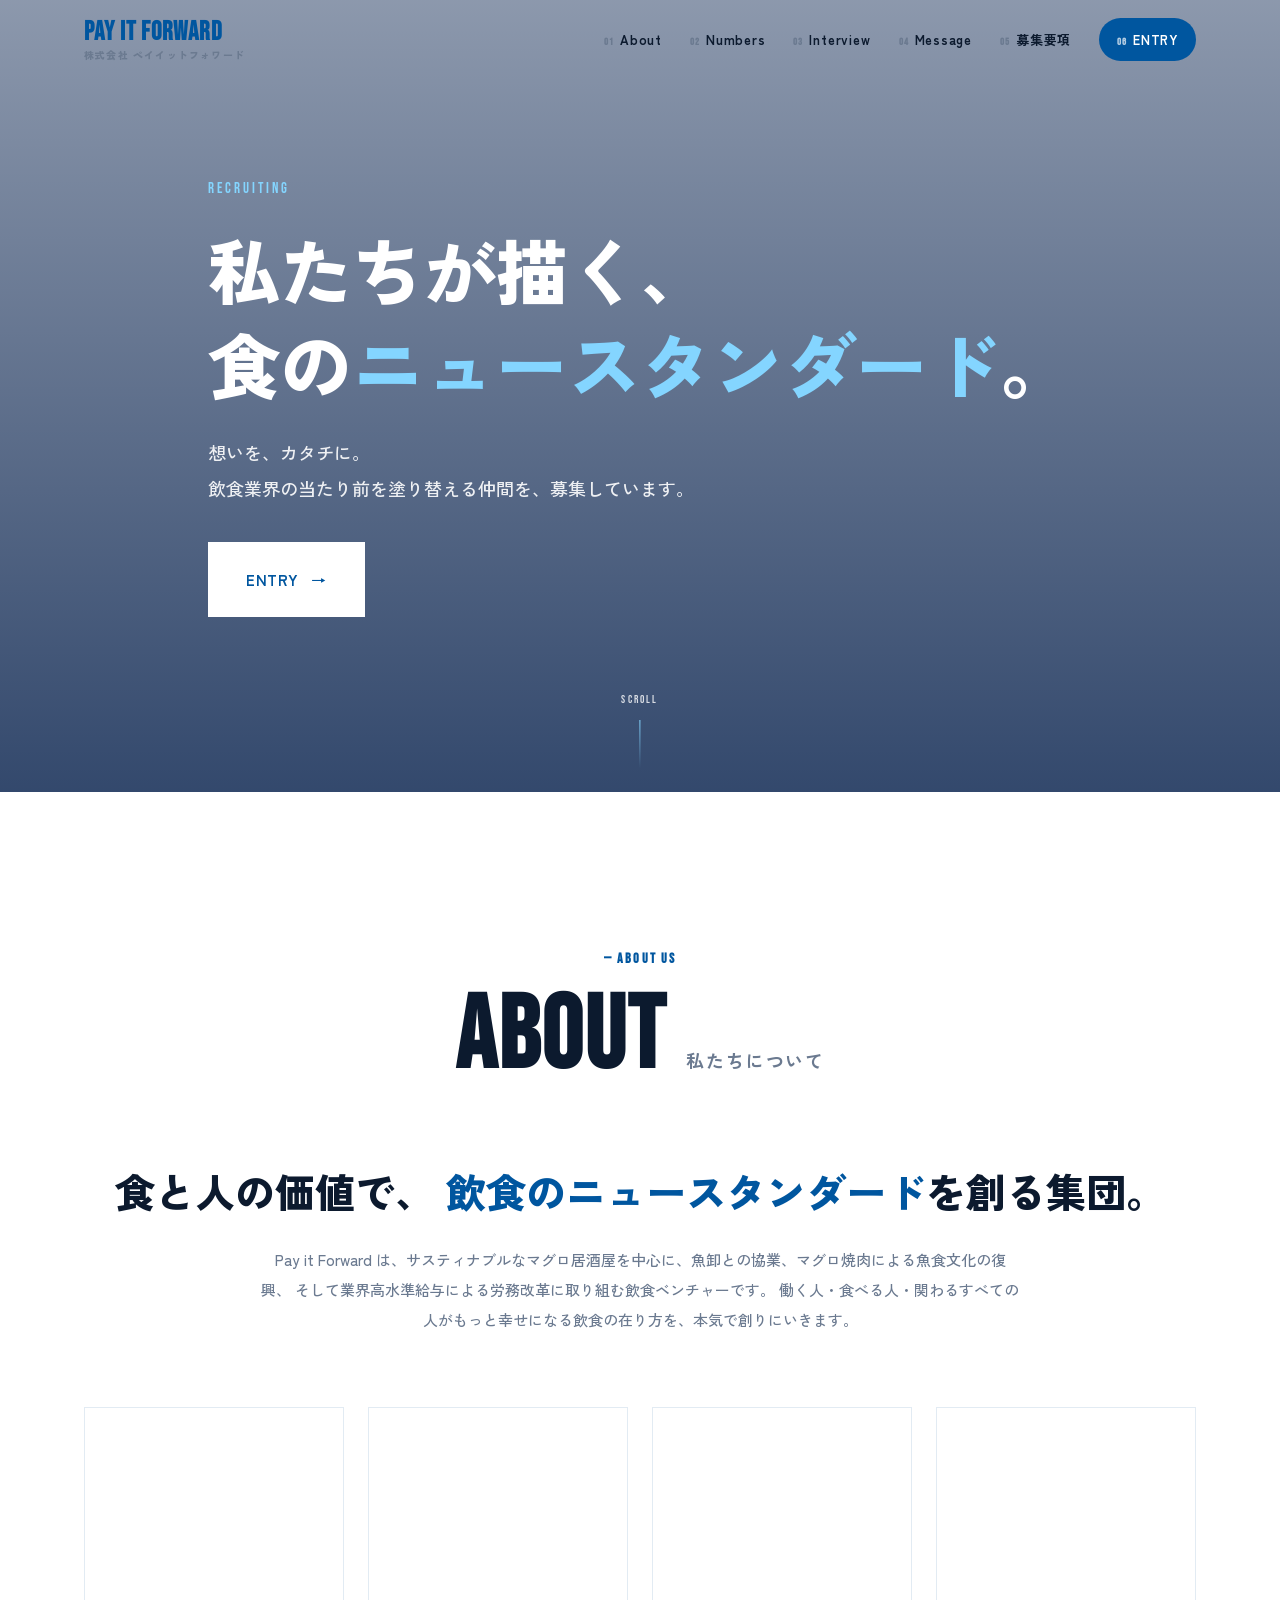
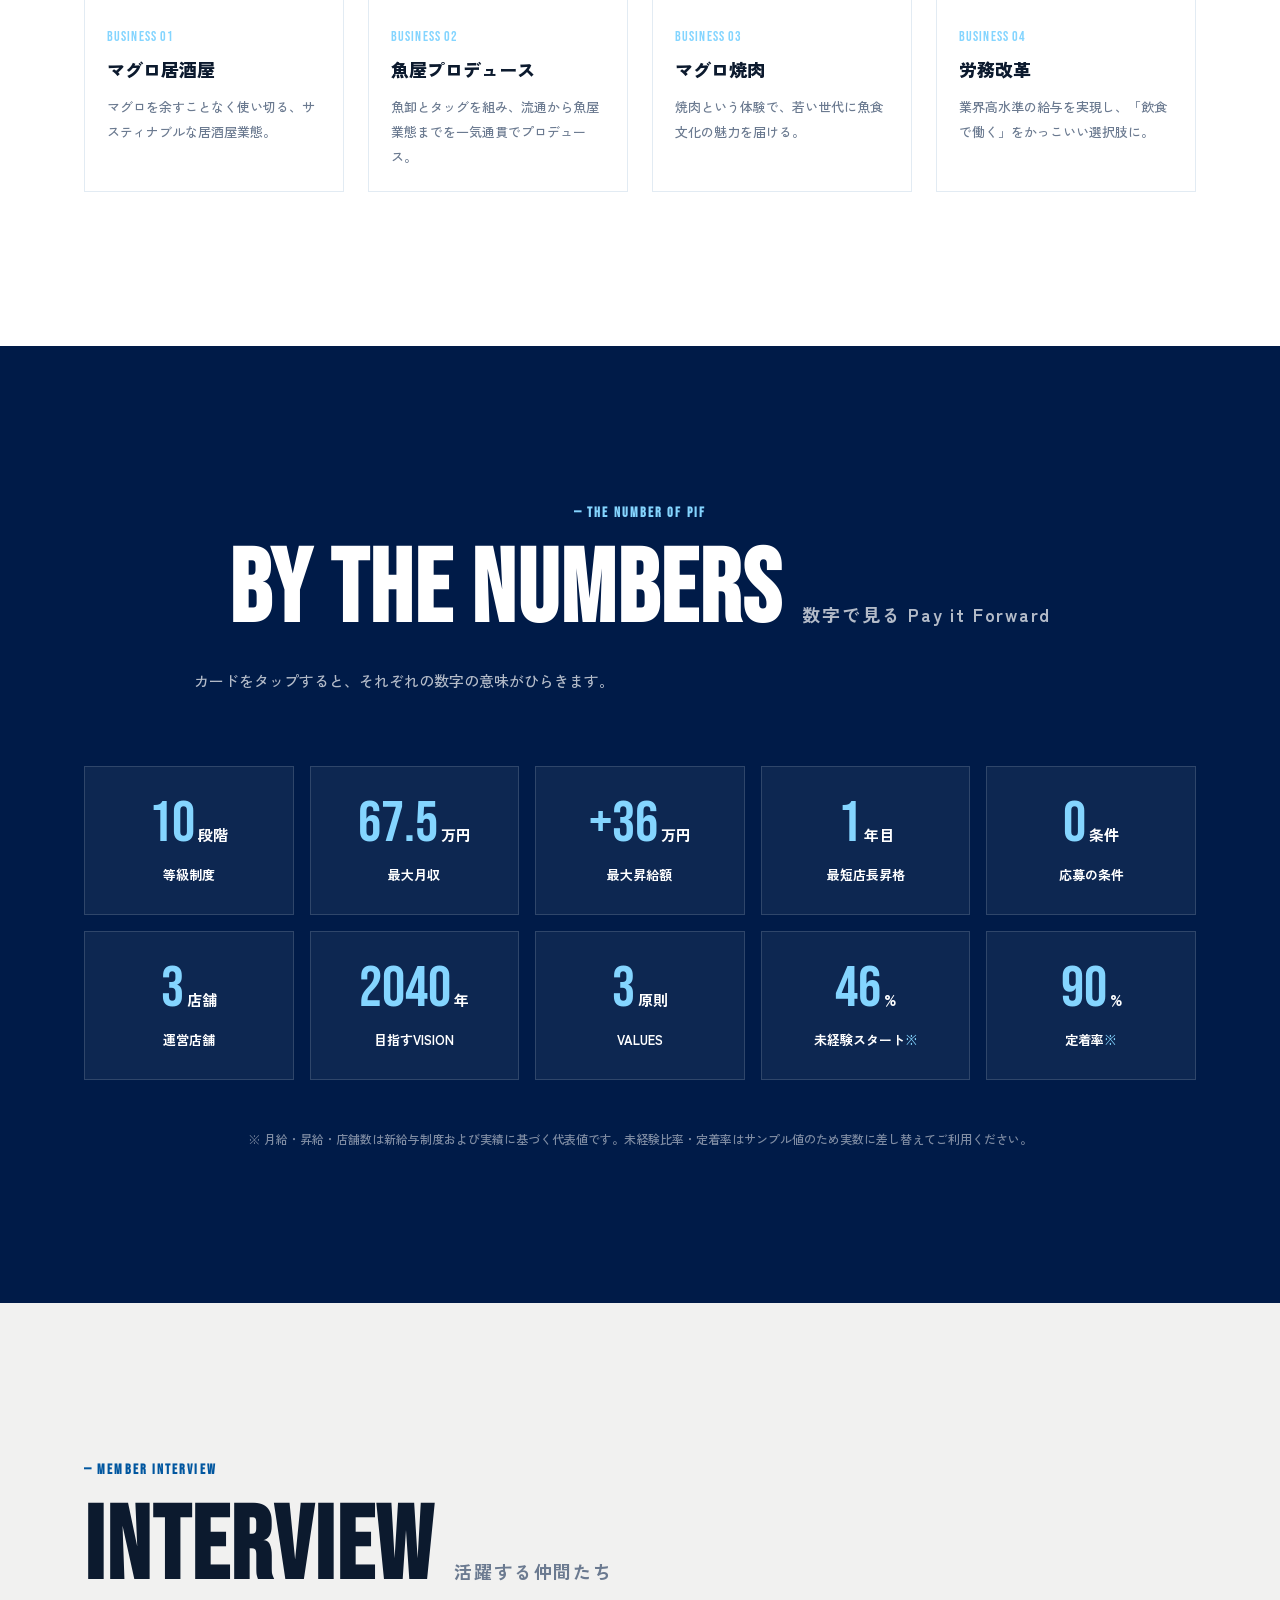
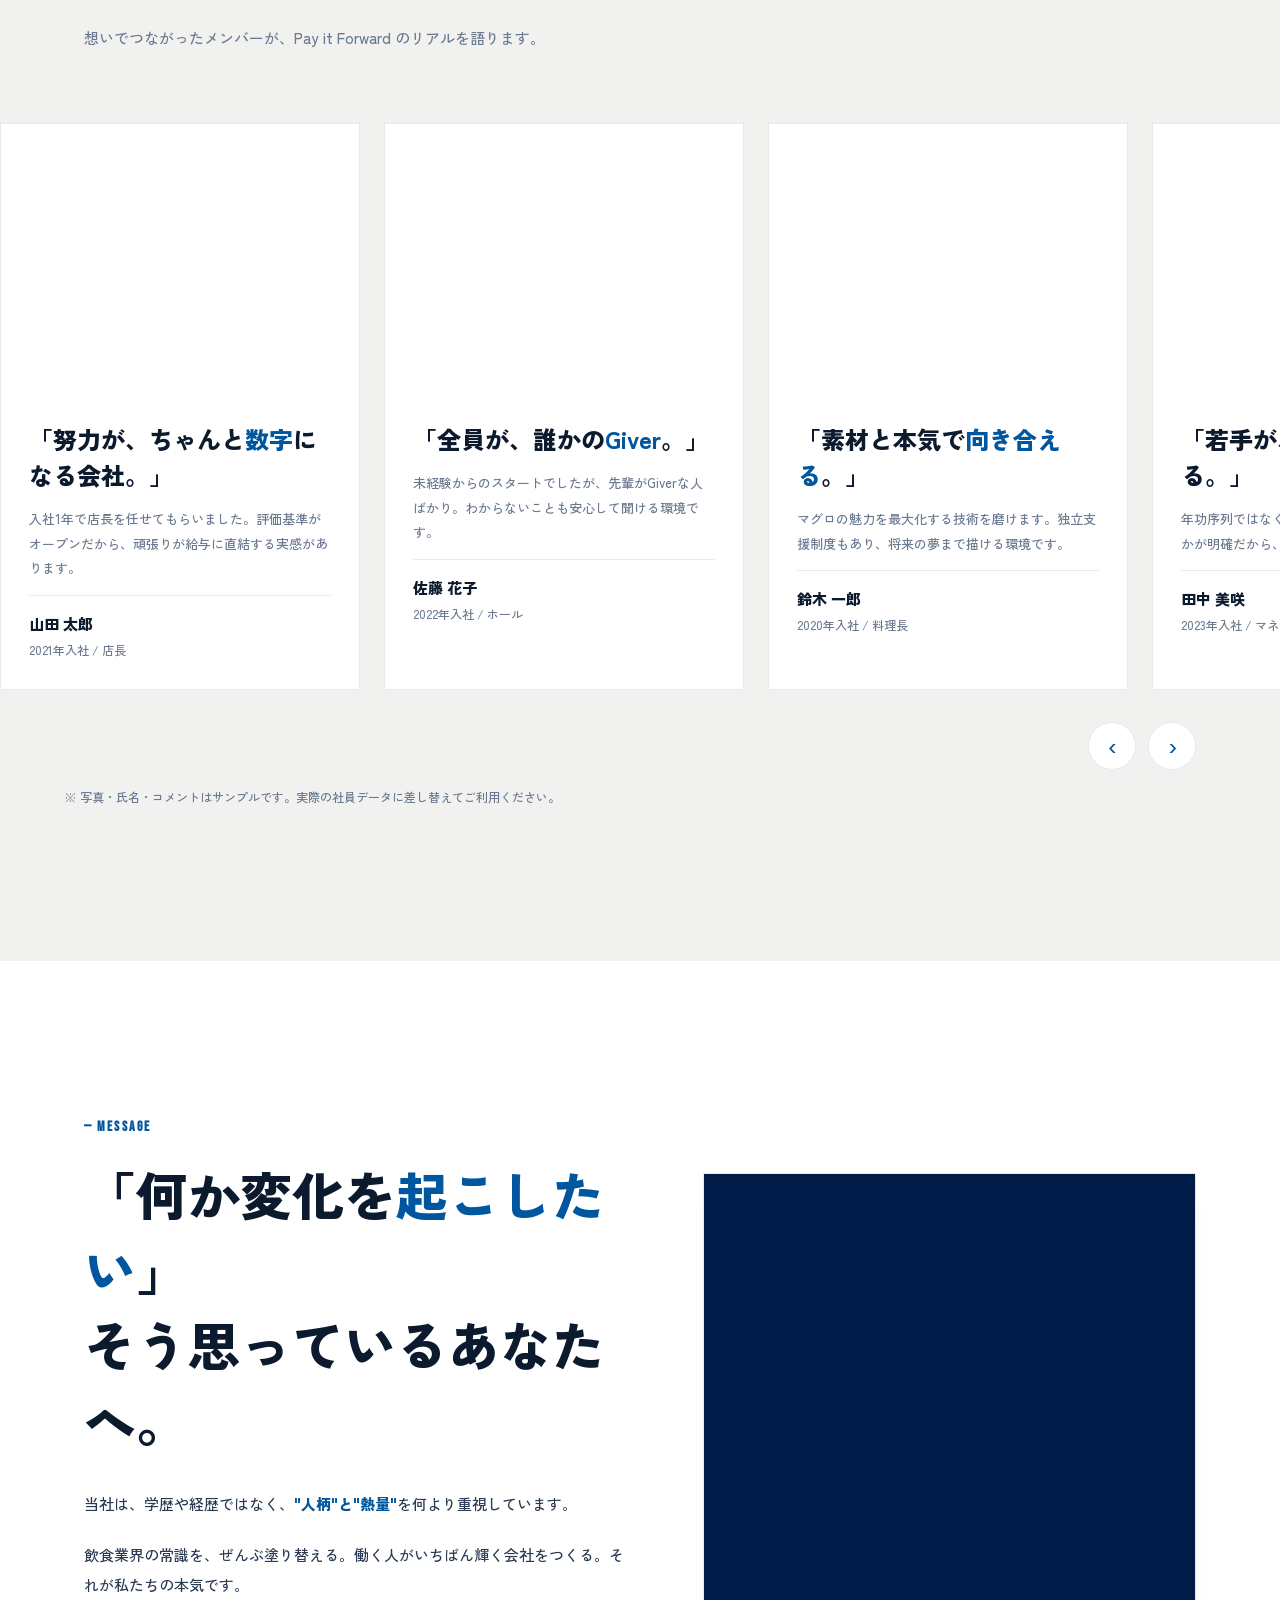
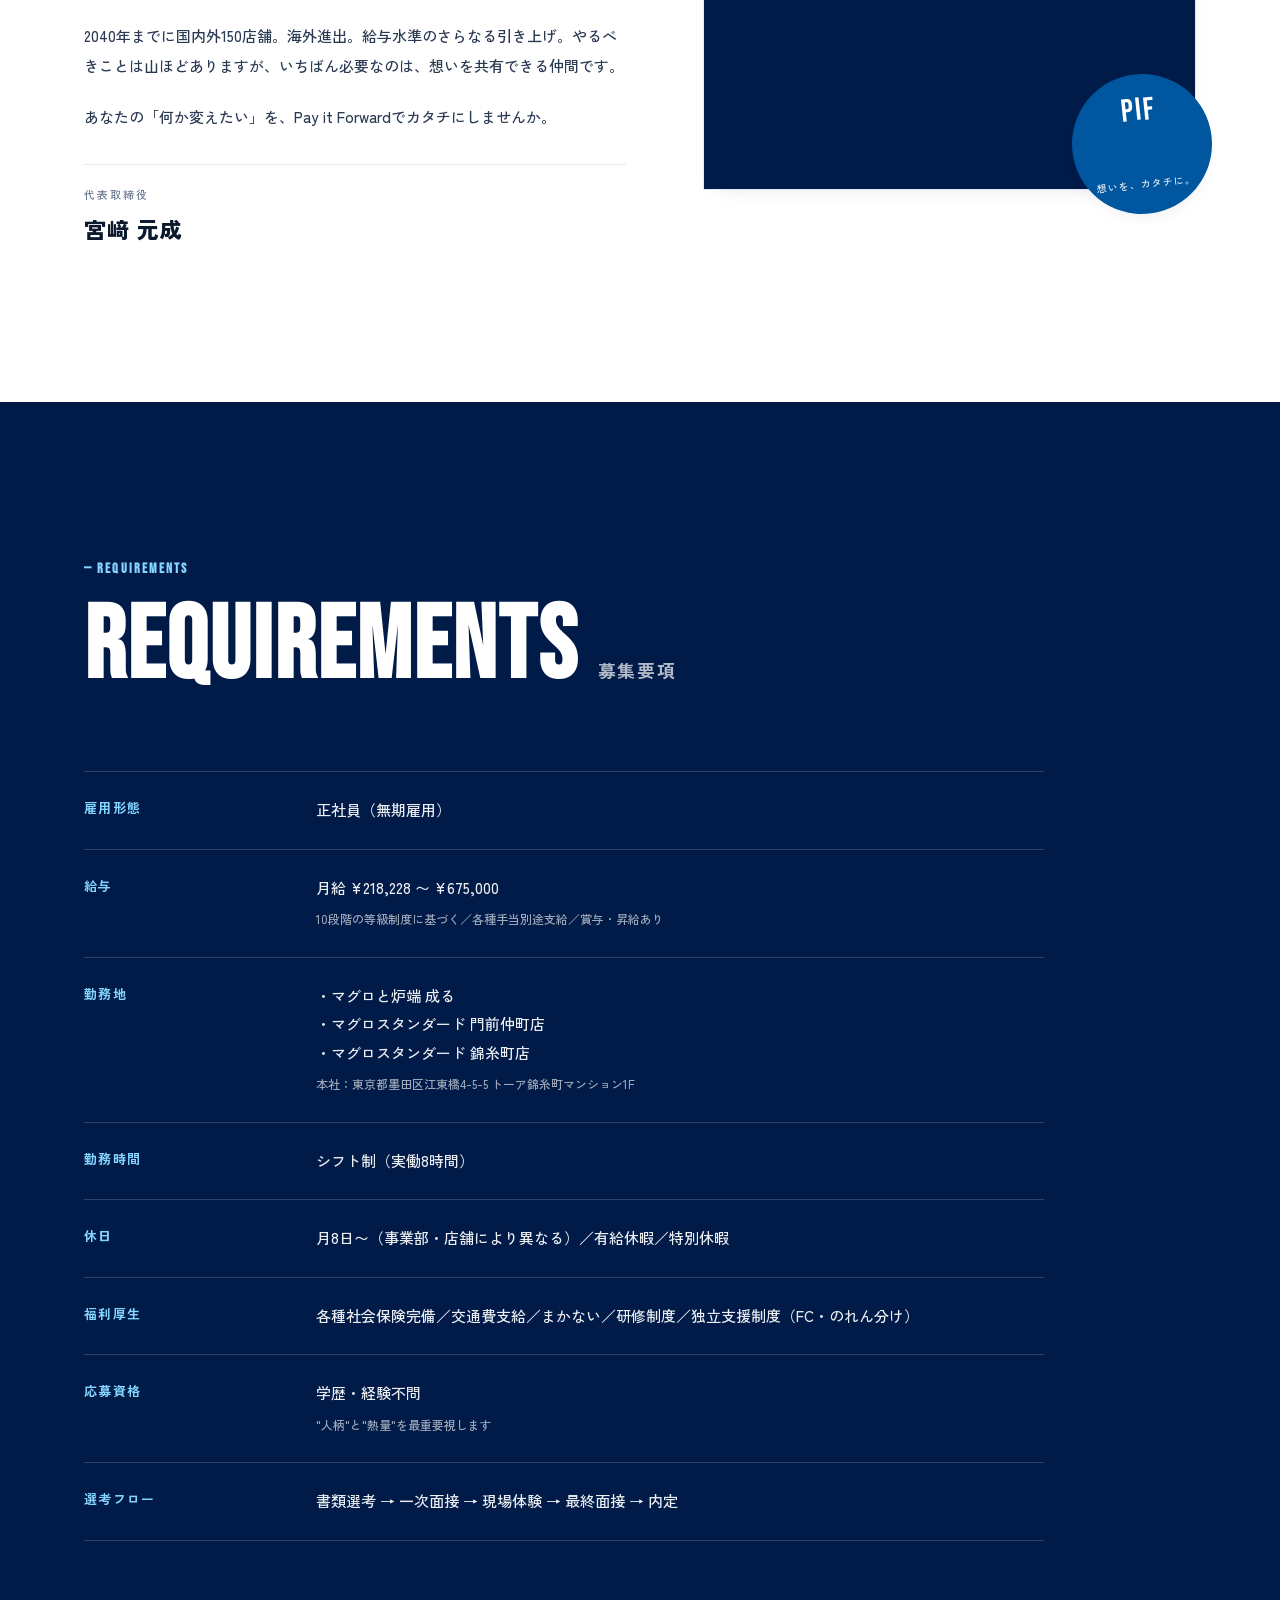
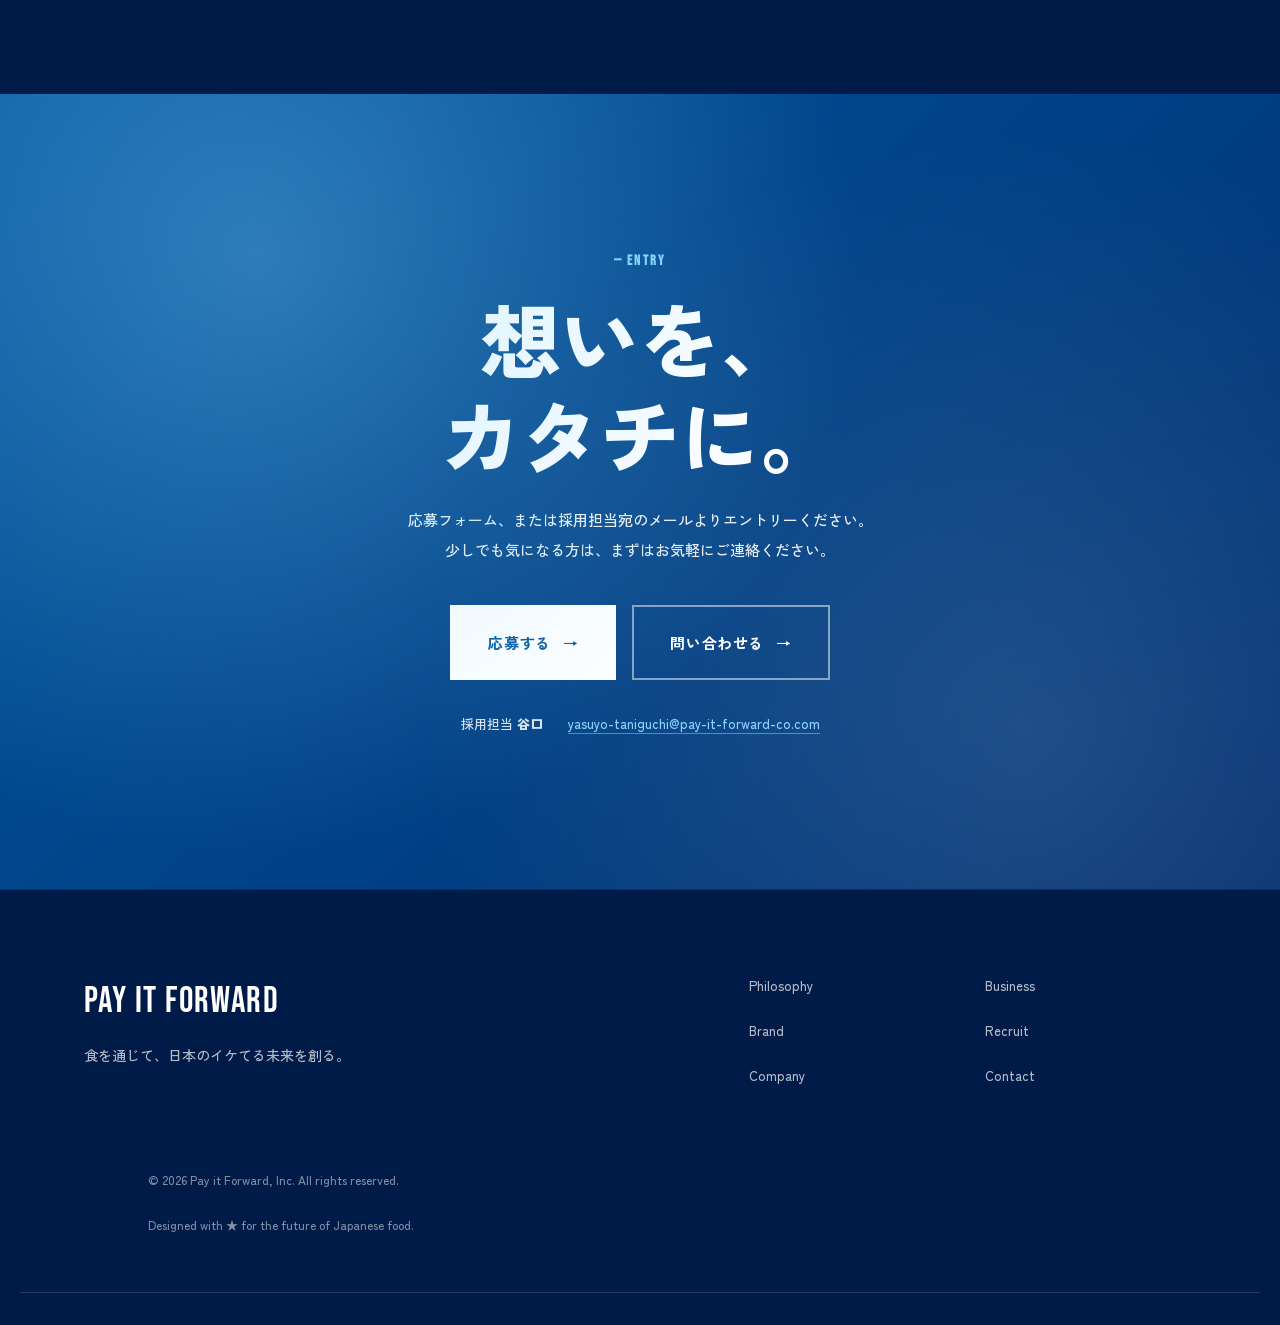
==== commit f6da8512: "リクルートページ更新" ====
--- a/public/recruit.html
+++ b/public/recruit.html
@@ -3,9 +3,9 @@
 <head>
   <meta charset="UTF-8" />
   <meta name="viewport" content="width=device-width, initial-scale=1.0" />
-  <meta name="description" content="株式会社Pay it Forward 採用情報｜2026年4月実施の新給与制度。10段階の等級制度で最大月収67.5万円。研修社員〜事業部長まで透明なキャリアパスを実現。" />
+  <meta name="description" content="株式会社Pay it Forward 採用情報｜想いを、カタチに。飲食業界のニュースタンダードを共に創る仲間を募集。数字で見るPIF・社員インタビュー・募集要項を掲載。" />
   <meta property="og:title" content="採用情報｜株式会社Pay it Forward" />
-  <meta property="og:description" content="飲食業界トップ水準の給与体系。10段階等級制度で『評価と報酬の見える化』を実現。" />
+  <meta property="og:description" content="想いを、カタチに。飲食業界トップ水準の給与体系と、圧倒的GIVER集団で働く。" />
   <title>採用情報｜株式会社Pay it Forward</title>
   <link rel="preconnect" href="https://fonts.googleapis.com">
   <link rel="preconnect" href="https://fonts.gstatic.com" crossorigin>
@@ -23,12 +23,12 @@
       </a>
       <nav class="nav" id="nav">
         <ul class="nav__list">
-          <li><a href="index.html#philosophy" class="nav__link"><span class="nav__num">01</span>Philosophy</a></li>
-          <li><a href="index.html#business" class="nav__link"><span class="nav__num">02</span>Business</a></li>
-          <li><a href="index.html#brand" class="nav__link"><span class="nav__num">03</span>Brand</a></li>
-          <li><a href="recruit.html" class="nav__link nav__link--current"><span class="nav__num">04</span>Recruit</a></li>
-          <li><a href="index.html#company" class="nav__link"><span class="nav__num">05</span>Company</a></li>
-          <li><a href="index.html#contact" class="nav__link nav__link--cta"><span class="nav__num">06</span>Contact</a></li>
+          <li><a href="#about" class="nav__link"><span class="nav__num">01</span>About</a></li>
+          <li><a href="#numbers" class="nav__link"><span class="nav__num">02</span>Numbers</a></li>
+          <li><a href="#interview" class="nav__link"><span class="nav__num">03</span>Interview</a></li>
+          <li><a href="#message" class="nav__link"><span class="nav__num">04</span>Message</a></li>
+          <li><a href="#requirements" class="nav__link"><span class="nav__num">05</span>募集要項</a></li>
+          <li><a href="#entry" class="nav__link nav__link--cta"><span class="nav__num">06</span>ENTRY</a></li>
         </ul>
       </nav>
       <button class="hamburger" id="hamburger" aria-label="メニュー">
@@ -37,37 +37,220 @@
     </div>
   </header>
 
-  <!-- パンくず -->
-  <nav class="breadcrumb" aria-label="パンくず">
-    <ol class="breadcrumb__list inner">
-      <li><a href="index.html">Home</a></li>
-      <li aria-current="page">Recruit</li>
-    </ol>
-  </nav>
-
-  <!-- ページヒーロー -->
-  <section class="page-hero" id="top">
-    <div class="page-hero__bg"
-         style="background-image:url('https://images.unsplash.com/photo-1577219491135-ce391730fb2c?auto=format&fit=crop&w=1800&q=80');">
-    </div>
-    <div class="page-hero__overlay"></div>
-    <div class="page-hero__inner inner">
-      <p class="page-hero__num">— RECRUIT</p>
-      <h1 class="page-hero__title">
-        <span>想いを<em>カタチ</em>に、</span>
-        <span><em>未来</em>を共に創る。</span>
+  <!-- ヒーロー -->
+  <section class="lp-hero" id="top">
+    <div class="lp-hero__bg"
+         style="background-image:url('https://images.unsplash.com/photo-1577219491135-ce391730fb2c?auto=format&fit=crop&w=1800&q=80');"></div>
+    <div class="lp-hero__overlay"></div>
+    <div class="lp-hero__inner inner">
+      <p class="lp-hero__en">RECRUITING</p>
+      <h1 class="lp-hero__title">
+        私たちが描く、<br>
+        食の<em>ニュースタンダード</em>。
       </h1>
-      <p class="page-hero__lead">
-        Pay it Forward は、飲食業界のニュースタンダードを<br>
-        本気で創ってくれる仲間を募集しています。
+      <p class="lp-hero__lead">
+        想いを、カタチに。<br>
+        飲食業界の当たり前を塗り替える仲間を、募集しています。
       </p>
-      <div class="page-hero__cta">
-        <a href="#apply" class="btn btn--primary">ENTRY<span>→</span></a>
-      </div>
-    </div>
-  </section>
-
-  <!-- 経営理念 / 代表メッセージ -->
+      <div class="lp-hero__cta">
+        <a href="#entry" class="btn btn--primary btn--lg">ENTRY<span>→</span></a>
+      </div>
+    </div>
+    <div class="lp-hero__scroll" aria-hidden="true"><span>SCROLL</span><i></i></div>
+  </section>
+
+  <!-- About -->
+  <section class="about-pif section" id="about">
+    <div class="inner">
+      <header class="section__head section__head--center">
+        <p class="section__num">— ABOUT US</p>
+        <h2 class="section__title">
+          <span class="section__title-en">About</span>
+          <span class="section__title-jp">私たちについて</span>
+        </h2>
+      </header>
+
+      <p class="about-pif__catch">
+        食と人の価値で、<br class="sp-br">
+        <em>飲食のニュースタンダード</em>を創る集団。
+      </p>
+      <p class="about-pif__lead">
+        Pay it Forward は、サスティナブルなマグロ居酒屋を中心に、魚卸との協業、マグロ焼肉による魚食文化の復興、
+        そして業界高水準給与による労務改革に取り組む飲食ベンチャーです。
+        働く人・食べる人・関わるすべての人がもっと幸せになる飲食の在り方を、本気で創りにいきます。
+      </p>
+
+      <div class="about-pif__grid">
+        <article class="about-tile">
+          <div class="about-tile__img" style="background-image:url('https://images.unsplash.com/photo-1611143669185-af224c5e3252?auto=format&fit=crop&w=700&q=80');"></div>
+          <div class="about-tile__body">
+            <p class="about-tile__en">BUSINESS 01</p>
+            <h3 class="about-tile__title">マグロ居酒屋</h3>
+            <p class="about-tile__text">マグロを余すことなく使い切る、サスティナブルな居酒屋業態。</p>
+          </div>
+        </article>
+        <article class="about-tile">
+          <div class="about-tile__img" style="background-image:url('https://images.unsplash.com/photo-1565299624946-b28f40a0ae38?auto=format&fit=crop&w=700&q=80');"></div>
+          <div class="about-tile__body">
+            <p class="about-tile__en">BUSINESS 02</p>
+            <h3 class="about-tile__title">魚屋プロデュース</h3>
+            <p class="about-tile__text">魚卸とタッグを組み、流通から魚屋業態までを一気通貫でプロデュース。</p>
+          </div>
+        </article>
+        <article class="about-tile">
+          <div class="about-tile__img" style="background-image:url('https://images.unsplash.com/photo-1535007813616-79dc02ba4021?auto=format&fit=crop&w=700&q=80');"></div>
+          <div class="about-tile__body">
+            <p class="about-tile__en">BUSINESS 03</p>
+            <h3 class="about-tile__title">マグロ焼肉</h3>
+            <p class="about-tile__text">焼肉という体験で、若い世代に魚食文化の魅力を届ける。</p>
+          </div>
+        </article>
+        <article class="about-tile">
+          <div class="about-tile__img" style="background-image:url('https://images.unsplash.com/photo-1556909114-f6e7ad7d3136?auto=format&fit=crop&w=700&q=80');"></div>
+          <div class="about-tile__body">
+            <p class="about-tile__en">BUSINESS 04</p>
+            <h3 class="about-tile__title">労務改革</h3>
+            <p class="about-tile__text">業界高水準の給与を実現し、「飲食で働く」をかっこいい選択肢に。</p>
+          </div>
+        </article>
+      </div>
+    </div>
+  </section>
+
+  <!-- The number of Pay it Forward -->
+  <section class="nums section section--dark" id="numbers">
+    <div class="inner">
+      <header class="section__head section__head--center">
+        <p class="section__num">— THE NUMBER OF PIF</p>
+        <h2 class="section__title">
+          <span class="section__title-en">By the Numbers</span>
+          <span class="section__title-jp">数字で見る Pay it Forward</span>
+        </h2>
+        <p class="section__desc">カードをタップすると、それぞれの数字の意味がひらきます。</p>
+      </header>
+
+      <div class="nums__grid">
+        <button class="num-tile" type="button" aria-expanded="false">
+          <span class="num-tile__value">10<small>段階</small></span>
+          <span class="num-tile__label">等級制度</span>
+          <span class="num-tile__detail">研修社員〜事業部長まで、誰にとっても透明な10段階の等級制度。</span>
+        </button>
+        <button class="num-tile" type="button" aria-expanded="false">
+          <span class="num-tile__value">67.5<small>万円</small></span>
+          <span class="num-tile__label">最大月収</span>
+          <span class="num-tile__detail">事業部長クラス（8等級）の月給上限。明確なステップで到達できます。</span>
+        </button>
+        <button class="num-tile" type="button" aria-expanded="false">
+          <span class="num-tile__value">+36<small>万円</small></span>
+          <span class="num-tile__label">最大昇給額</span>
+          <span class="num-tile__detail">入社4年で月給27万円→63万円を実現した、実際の昇給事例です。</span>
+        </button>
+        <button class="num-tile" type="button" aria-expanded="false">
+          <span class="num-tile__value">1<small>年目</small></span>
+          <span class="num-tile__label">最短店長昇格</span>
+          <span class="num-tile__detail">23歳・入社1年目で店長に昇格、月給43.5万円を達成した実績。</span>
+        </button>
+        <button class="num-tile" type="button" aria-expanded="false">
+          <span class="num-tile__value">0<small>条件</small></span>
+          <span class="num-tile__label">応募の条件</span>
+          <span class="num-tile__detail">学歴・経験はいっさい不問。"人柄"と"熱量"を最重要視します。</span>
+        </button>
+        <button class="num-tile" type="button" aria-expanded="false">
+          <span class="num-tile__value">3<small>店舗</small></span>
+          <span class="num-tile__label">運営店舗</span>
+          <span class="num-tile__detail">マグロと炉端 成る／マグロスタンダード2店舗を運営、拡大中。</span>
+        </button>
+        <button class="num-tile" type="button" aria-expanded="false">
+          <span class="num-tile__value">2040<small>年</small></span>
+          <span class="num-tile__label">目指すVISION</span>
+          <span class="num-tile__detail">2040年までに国内外150店舗。"飲食版ユニクロ"を目指します。</span>
+        </button>
+        <button class="num-tile" type="button" aria-expanded="false">
+          <span class="num-tile__value">3<small>原則</small></span>
+          <span class="num-tile__label">VALUES</span>
+          <span class="num-tile__detail">Giverであれ／メジャーリーガーであれ／ドリーマーであれ。</span>
+        </button>
+        <button class="num-tile" type="button" aria-expanded="false">
+          <span class="num-tile__value">46<small>%</small></span>
+          <span class="num-tile__label">未経験スタート<em>※</em></span>
+          <span class="num-tile__detail">約半数が異業種・未経験からの入社（サンプル値・要差し替え）。</span>
+        </button>
+        <button class="num-tile" type="button" aria-expanded="false">
+          <span class="num-tile__value">90<small>%</small></span>
+          <span class="num-tile__label">定着率<em>※</em></span>
+          <span class="num-tile__detail">想いでつながる、辞めない組織（サンプル値・要差し替え）。</span>
+        </button>
+      </div>
+      <p class="nums__note">※ 月給・昇給・店舗数は新給与制度および実績に基づく代表値です。未経験比率・定着率はサンプル値のため実数に差し替えてご利用ください。</p>
+    </div>
+  </section>
+
+  <!-- Member Interview -->
+  <section class="interview section section--cream" id="interview">
+    <div class="inner">
+      <header class="section__head">
+        <p class="section__num">— MEMBER INTERVIEW</p>
+        <h2 class="section__title">
+          <span class="section__title-en">Interview</span>
+          <span class="section__title-jp">活躍する仲間たち</span>
+        </h2>
+        <p class="section__desc">想いでつながったメンバーが、Pay it Forward のリアルを語ります。</p>
+      </header>
+    </div>
+
+    <div class="interview__viewport">
+      <div class="interview__track" id="interviewTrack">
+        <article class="iv-card">
+          <div class="iv-card__photo" style="background-image:url('https://images.unsplash.com/photo-1507003211169-0a1dd7228f2d?auto=format&fit=crop&w=700&q=80');"></div>
+          <div class="iv-card__body">
+            <p class="iv-card__catch">「努力が、ちゃんと<em>数字</em>になる会社。」</p>
+            <p class="iv-card__text">入社1年で店長を任せてもらいました。評価基準がオープンだから、頑張りが給与に直結する実感があります。</p>
+            <p class="iv-card__meta"><strong>山田 太郎</strong><span>2021年入社 / 店長</span></p>
+          </div>
+        </article>
+        <article class="iv-card">
+          <div class="iv-card__photo" style="background-image:url('https://images.unsplash.com/photo-1494790108377-be9c29b29330?auto=format&fit=crop&w=700&q=80');"></div>
+          <div class="iv-card__body">
+            <p class="iv-card__catch">「全員が、誰かの<em>Giver</em>。」</p>
+            <p class="iv-card__text">未経験からのスタートでしたが、先輩がGiverな人ばかり。わからないことも安心して聞ける環境です。</p>
+            <p class="iv-card__meta"><strong>佐藤 花子</strong><span>2022年入社 / ホール</span></p>
+          </div>
+        </article>
+        <article class="iv-card">
+          <div class="iv-card__photo" style="background-image:url('https://images.unsplash.com/photo-1500648767791-00dcc994a43e?auto=format&fit=crop&w=700&q=80');"></div>
+          <div class="iv-card__body">
+            <p class="iv-card__catch">「素材と本気で<em>向き合える</em>。」</p>
+            <p class="iv-card__text">マグロの魅力を最大化する技術を磨けます。独立支援制度もあり、将来の夢まで描ける環境です。</p>
+            <p class="iv-card__meta"><strong>鈴木 一郎</strong><span>2020年入社 / 料理長</span></p>
+          </div>
+        </article>
+        <article class="iv-card">
+          <div class="iv-card__photo" style="background-image:url('https://images.unsplash.com/photo-1438761681033-6461ffad8d80?auto=format&fit=crop&w=700&q=80');"></div>
+          <div class="iv-card__body">
+            <p class="iv-card__catch">「若手が、<em>主役</em>になれる。」</p>
+            <p class="iv-card__text">年功序列ではなく実力主義。次に何を頑張ればいいかが明確だから、毎日が成長の連続です。</p>
+            <p class="iv-card__meta"><strong>田中 美咲</strong><span>2023年入社 / マネージャー</span></p>
+          </div>
+        </article>
+        <article class="iv-card">
+          <div class="iv-card__photo" style="background-image:url('https://images.unsplash.com/photo-1492562080023-ab3db95bfbce?auto=format&fit=crop&w=700&q=80');"></div>
+          <div class="iv-card__body">
+            <p class="iv-card__catch">「夢を、<em>笑われない</em>場所。」</p>
+            <p class="iv-card__text">いつか自分の店を持ちたい。そんな夢を本気で応援してくれる仲間と経営陣がいます。</p>
+            <p class="iv-card__meta"><strong>高橋 健</strong><span>2022年入社 / 副店長</span></p>
+          </div>
+        </article>
+      </div>
+    </div>
+
+    <div class="interview__ctrl inner">
+      <button class="iv-arrow" type="button" data-dir="prev" aria-label="前へ">‹</button>
+      <button class="iv-arrow" type="button" data-dir="next" aria-label="次へ">›</button>
+    </div>
+    <p class="interview__note inner">※ 写真・氏名・コメントはサンプルです。実際の社員データに差し替えてご利用ください。</p>
+  </section>
+
+  <!-- Message -->
   <section class="rec-message section" id="message">
     <div class="inner">
       <div class="rec-message__inner">
@@ -101,394 +284,6 @@
     </div>
   </section>
 
-  <!-- About us：課題提示 -->
-  <section class="rec-about section section--cream" id="about">
-    <div class="inner">
-      <header class="section__head section__head--center">
-        <p class="section__num">— ABOUT YOU</p>
-        <h2 class="section__title">
-          <span class="section__title-en">Are You?</span>
-          <span class="section__title-jp">あなたは今、こんな状況では？</span>
-        </h2>
-      </header>
-
-      <ul class="rec-about__list">
-        <li class="rec-about__item">頑張っても、給与がなかなか上がらない</li>
-        <li class="rec-about__item">評価の基準があいまいで、納得感がない</li>
-        <li class="rec-about__item">この先のキャリアが、イメージできない</li>
-        <li class="rec-about__item">休みが取りづらく、働き方に余裕がない</li>
-        <li class="rec-about__item">学歴や経歴で、チャンスを諦めている</li>
-        <li class="rec-about__item">年功序列で、若手が活躍しづらい</li>
-        <li class="rec-about__item">独立・出店という夢を、形にできていない</li>
-        <li class="rec-about__item">もっと熱量の高い仲間と、本気で働きたい</li>
-      </ul>
-
-      <div class="rec-about__solve">
-        <p class="rec-about__solve-lead">そのモヤモヤ、Pay it Forward で全部<em>解決</em>できます。</p>
-        <p class="rec-about__solve-text">
-          10段階の透明な等級制度で、努力がきちんと報酬になる。学歴も経歴も問わない。
-          "人柄"と"熱量"があれば、誰にでも最高峰のキャリアが拓けます。
-        </p>
-      </div>
-    </div>
-  </section>
-
-  <!-- Numbers：数字で見る -->
-  <section class="rec-numbers section section--dark" id="numbers">
-    <div class="inner">
-      <header class="section__head section__head--center">
-        <p class="section__num">— NUMBERS</p>
-        <h2 class="section__title">
-          <span class="section__title-en">By the Numbers</span>
-          <span class="section__title-jp">数字で見る Pay it Forward</span>
-        </h2>
-      </header>
-
-      <!-- 数字カード -->
-      <div class="numbers__grid">
-        <div class="num-card">
-          <p class="num-card__label">最大月収</p>
-          <p class="num-card__value">67.5<span class="num-card__unit">万円</span></p>
-          <p class="num-card__note">事業部長クラス（8等級）</p>
-        </div>
-        <div class="num-card">
-          <p class="num-card__label">初任給</p>
-          <p class="num-card__value">21.8<span class="num-card__unit">万円〜</span></p>
-          <p class="num-card__note">研修社員（1等級）</p>
-        </div>
-        <div class="num-card">
-          <p class="num-card__label">等級制度</p>
-          <p class="num-card__value">10<span class="num-card__unit">段階</span></p>
-          <p class="num-card__note">研修社員〜事業部長まで</p>
-        </div>
-        <div class="num-card">
-          <p class="num-card__label">最大昇給額</p>
-          <p class="num-card__value">+36<span class="num-card__unit">万円</span></p>
-          <p class="num-card__note">入社4年での実績</p>
-        </div>
-        <div class="num-card">
-          <p class="num-card__label">最短店長昇格</p>
-          <p class="num-card__value">1<span class="num-card__unit">年目</span></p>
-          <p class="num-card__note">23歳で月給43.5万円</p>
-        </div>
-        <div class="num-card">
-          <p class="num-card__label">応募資格</p>
-          <p class="num-card__value">0<span class="num-card__unit">条件</span></p>
-          <p class="num-card__note">学歴・経験いっさい不問</p>
-        </div>
-      </div>
-
-      <!-- 円グラフ -->
-      <div class="donuts">
-        <div class="donut-card">
-          <div class="donut" style="--p:46;">
-            <span class="donut__num">46<small>%</small></span>
-          </div>
-          <p class="donut-card__label">未経験スタート比率</p>
-          <p class="donut-card__note">約半数が異業種・未経験からの入社</p>
-        </div>
-        <div class="donut-card">
-          <div class="donut" style="--p:90;">
-            <span class="donut__num">90<small>%</small></span>
-          </div>
-          <p class="donut-card__label">定着率</p>
-          <p class="donut-card__note">想いでつながる、辞めない組織</p>
-        </div>
-        <div class="donut-card">
-          <div class="donut" style="--p:30;">
-            <span class="donut__num">28<small>歳</small></span>
-          </div>
-          <p class="donut-card__label">平均年齢</p>
-          <p class="donut-card__note">若手が主役のフラットな組織</p>
-        </div>
-      </div>
-
-      <!-- 棒グラフ：等級別 月給ステップ -->
-      <div class="paybar-wrap">
-        <h3 class="paybar-wrap__title">等級別 月給ステップ（昇給イメージ）</h3>
-        <div class="paybar">
-          <div class="paybar__col"><span class="paybar__val">21.8万</span><span class="paybar__fill" style="--h:32;"></span><span class="paybar__grade">1</span></div>
-          <div class="paybar__col"><span class="paybar__val">31.0万</span><span class="paybar__fill" style="--h:46;"></span><span class="paybar__grade">2</span></div>
-          <div class="paybar__col"><span class="paybar__val">35.0万</span><span class="paybar__fill" style="--h:52;"></span><span class="paybar__grade">3</span></div>
-          <div class="paybar__col"><span class="paybar__val">37.0万</span><span class="paybar__fill" style="--h:55;"></span><span class="paybar__grade">4</span></div>
-          <div class="paybar__col"><span class="paybar__val">39.0万</span><span class="paybar__fill" style="--h:58;"></span><span class="paybar__grade">5</span></div>
-          <div class="paybar__col"><span class="paybar__val">45.0万</span><span class="paybar__fill" style="--h:67;"></span><span class="paybar__grade">6</span></div>
-          <div class="paybar__col"><span class="paybar__val">55.0万</span><span class="paybar__fill" style="--h:81;"></span><span class="paybar__grade">7</span></div>
-          <div class="paybar__col paybar__col--max"><span class="paybar__val">63.0万</span><span class="paybar__fill" style="--h:93;"></span><span class="paybar__grade">8</span></div>
-        </div>
-        <p class="paybar__axis">研修社員 → 事業部長（各等級の代表月給）</p>
-      </div>
-
-      <p class="rec-numbers__note">※ 月給・昇給額は2026年4月実施の新給与制度および昇給実績に基づく代表値です。未経験比率・定着率・平均年齢はサンプル値のため、実数値に差し替えてご利用ください。</p>
-    </div>
-  </section>
-
-  <!-- Why PIF：3 Reasons -->
-  <section class="rec-reasons section section--cream" id="reasons">
-    <div class="inner">
-      <header class="section__head">
-        <p class="section__num">— WHY PIF</p>
-        <h2 class="section__title">
-          <span class="section__title-en">3 Reasons</span>
-          <span class="section__title-jp">Pay it Forwardで働く3つの理由</span>
-        </h2>
-      </header>
-
-      <div class="reasons__grid">
-        <article class="reason">
-          <p class="reason__num">01</p>
-          <h3 class="reason__title">飲食業界<em>トップ水準</em>の給与</h3>
-          <p class="reason__text">
-            2026年4月実施の新給与制度で、研修社員〜事業部長まで10段階の等級制度を導入。
-            <strong>最大月収67.5万円</strong>まで、明確なステップで上がっていきます。
-          </p>
-        </article>
-
-        <article class="reason">
-          <p class="reason__num">02</p>
-          <h3 class="reason__title">評価と報酬の<em>見える化</em></h3>
-          <p class="reason__text">
-            「頑張れば上がる」を、誰にとっても透明な仕組みに。
-            等級ごとに役割・評価基準・報酬がオープン。だから努力が、ちゃんと結果になります。
-          </p>
-        </article>
-
-        <article class="reason">
-          <p class="reason__num">03</p>
-          <h3 class="reason__title">圧倒的<em>GIVER集団</em>で働く</h3>
-          <p class="reason__text">
-            Giverであれ／メジャーリーガーであれ／ドリーマーであれ。
-            情熱でつながった仲間と、人生の最高峰の時間を過ごしてください。
-          </p>
-        </article>
-      </div>
-    </div>
-  </section>
-
-  <!-- Work：職種紹介 -->
-  <section class="rec-work section" id="work">
-    <div class="inner">
-      <header class="section__head">
-        <p class="section__num">— WORK</p>
-        <h2 class="section__title">
-          <span class="section__title-en">Work</span>
-          <span class="section__title-jp">職種紹介</span>
-        </h2>
-        <p class="section__desc">それぞれの「好き」と「強み」を活かせる、3つのフィールドがあります。</p>
-      </header>
-
-      <div class="work__grid">
-        <article class="work-card">
-          <div class="work-card__media"
-               style="background-image:url('https://images.unsplash.com/photo-1559339352-11d035aa65de?auto=format&fit=crop&w=900&q=80');"></div>
-          <div class="work-card__body">
-            <p class="work-card__en">HALL</p>
-            <h3 class="work-card__title">ホールスタッフ</h3>
-            <p class="work-card__text">お客様に「感動」を届ける接客の主役。笑顔と気配りで、店舗のファンを増やす仕事です。</p>
-          </div>
-        </article>
-
-        <article class="work-card">
-          <div class="work-card__media"
-               style="background-image:url('https://images.unsplash.com/photo-1577219491135-ce391730fb2c?auto=format&fit=crop&w=900&q=80');"></div>
-          <div class="work-card__body">
-            <p class="work-card__en">KITCHEN</p>
-            <h3 class="work-card__title">キッチンスタッフ</h3>
-            <p class="work-card__text">マグロをはじめとした素材の魅力を最大化。技術を磨きながら、料理長へのキャリアを歩めます。</p>
-          </div>
-        </article>
-
-        <article class="work-card">
-          <div class="work-card__media"
-               style="background-image:url('https://images.unsplash.com/photo-1521737604893-d14cc237f11d?auto=format&fit=crop&w=900&q=80');"></div>
-          <div class="work-card__body">
-            <p class="work-card__en">MANAGER</p>
-            <h3 class="work-card__title">店長 / マネージャー候補</h3>
-            <p class="work-card__text">店舗運営とチームづくりの責任者。数字とメンバーの成長、両方を動かす経営者の入口です。</p>
-          </div>
-        </article>
-      </div>
-    </div>
-  </section>
-
-  <!-- Career & Salary：給与制度 -->
-  <section class="salary section" id="salary">
-    <div class="inner">
-      <header class="section__head">
-        <p class="section__num">— SALARY</p>
-        <h2 class="section__title">
-          <span class="section__title-en">Pay Scale</span>
-          <span class="section__title-jp">給与制度・キャリアパス</span>
-        </h2>
-        <p class="section__desc">
-          2026年4月実施の新給与制度。研修社員から事業部長まで10段階の等級制度で、誰にとっても明確で公平なキャリアパスを実現します。
-        </p>
-      </header>
-
-      <div class="pay">
-        <div class="pay__group">
-          <h3 class="pay__group-title">
-            <span class="pay__group-num">A</span>
-            一般職
-          </h3>
-          <table class="pay-table">
-            <thead>
-              <tr><th>等級</th><th>役割</th><th>月給</th></tr>
-            </thead>
-            <tbody>
-              <tr><td><span class="pay-grade">1</span></td><td>研修社員</td><td class="pay-amount">¥218,228 〜 ¥297,919</td></tr>
-              <tr><td><span class="pay-grade">2</span></td><td>一般社員 B</td><td class="pay-amount">¥310,000</td></tr>
-              <tr><td><span class="pay-grade">3</span></td><td>一般社員 A</td><td class="pay-amount">¥350,000 〜 ¥365,000</td></tr>
-              <tr><td><span class="pay-grade">4</span></td><td>副店長 / 副料理長</td><td class="pay-amount">¥370,000 〜 ¥385,000</td></tr>
-            </tbody>
-          </table>
-        </div>
-
-        <div class="pay__group">
-          <h3 class="pay__group-title">
-            <span class="pay__group-num">B</span>
-            管理監督職
-          </h3>
-          <table class="pay-table">
-            <thead>
-              <tr><th>等級</th><th>役割</th><th>月給</th></tr>
-            </thead>
-            <tbody>
-              <tr><td><span class="pay-grade">5</span></td><td>店長代理 / 料理長代理</td><td class="pay-amount">¥390,000 〜 ¥435,000</td></tr>
-              <tr><td><span class="pay-grade">6</span></td><td>店長 / 料理長</td><td class="pay-amount">¥450,000 〜 ¥540,000</td></tr>
-              <tr><td><span class="pay-grade">7</span></td><td>課長</td><td class="pay-amount">¥550,000 〜 ¥622,000</td></tr>
-              <tr><td><span class="pay-grade">8</span></td><td>事業部長</td><td class="pay-amount">¥630,000 〜 ¥675,000</td></tr>
-            </tbody>
-          </table>
-        </div>
-      </div>
-
-      <h3 class="pay__cases-title">昇給実績</h3>
-      <p class="pay__cases-desc">実際に Pay it Forward で給与アップを実現した社員の事例です。</p>
-      <div class="cases__grid">
-        <article class="case">
-          <p class="case__age">23歳 / 入社 <em>1</em>年目</p>
-          <p class="case__role">店長昇格</p>
-          <p class="case__change">
-            <span class="case__from">¥270,000</span>
-            <span class="case__arrow">→</span>
-            <strong class="case__to">¥435,000</strong>
-          </p>
-          <p class="case__delta">月給 +¥165,000</p>
-        </article>
-        <article class="case case--featured">
-          <p class="case__age">34歳 / 入社 <em>4</em>年目</p>
-          <p class="case__role">部長昇格</p>
-          <p class="case__change">
-            <span class="case__from">¥270,000</span>
-            <span class="case__arrow">→</span>
-            <strong class="case__to">¥630,000</strong>
-          </p>
-          <p class="case__delta">月給 +¥360,000</p>
-        </article>
-        <article class="case">
-          <p class="case__age">32歳 / 入社 <em>2</em>年目</p>
-          <p class="case__role">マネージャー昇格</p>
-          <p class="case__change">
-            <span class="case__from">¥350,000</span>
-            <span class="case__arrow">→</span>
-            <strong class="case__to">¥500,000</strong>
-          </p>
-          <p class="case__delta">月給 +¥150,000</p>
-        </article>
-      </div>
-    </div>
-  </section>
-
-  <!-- Member：社員紹介 -->
-  <section class="rec-member section section--cream" id="member">
-    <div class="inner">
-      <header class="section__head">
-        <p class="section__num">— MEMBER</p>
-        <h2 class="section__title">
-          <span class="section__title-en">Member</span>
-          <span class="section__title-jp">社員紹介</span>
-        </h2>
-        <p class="section__desc">想いでつながった仲間たち。Pay it Forward で働くリアルな声をお届けします。</p>
-      </header>
-
-      <div class="member__grid">
-        <article class="member-card">
-          <div class="member-card__photo"
-               style="background-image:url('https://images.unsplash.com/photo-1507003211169-0a1dd7228f2d?auto=format&fit=crop&w=600&q=80');"></div>
-          <div class="member-card__body">
-            <p class="member-card__meta">2021年入社 / 店長</p>
-            <h3 class="member-card__name">山田 太郎</h3>
-            <p class="member-card__copy">「努力が、ちゃんと数字になる会社です。入社1年で店長を任せてもらい、自分の頑張りが給与に直結する実感があります。」</p>
-          </div>
-        </article>
-        <article class="member-card">
-          <div class="member-card__photo"
-               style="background-image:url('https://images.unsplash.com/photo-1494790108377-be9c29b29330?auto=format&fit=crop&w=600&q=80');"></div>
-          <div class="member-card__body">
-            <p class="member-card__meta">2022年入社 / ホール</p>
-            <h3 class="member-card__name">佐藤 花子</h3>
-            <p class="member-card__copy">「未経験から、毎日が成長の連続です。先輩がGiverな人ばかりで、わからないことも安心して聞ける環境です。」</p>
-          </div>
-        </article>
-        <article class="member-card">
-          <div class="member-card__photo"
-               style="background-image:url('https://images.unsplash.com/photo-1500648767791-00dcc994a43e?auto=format&fit=crop&w=600&q=80');"></div>
-          <div class="member-card__body">
-            <p class="member-card__meta">2020年入社 / 料理長</p>
-            <h3 class="member-card__name">鈴木 一郎</h3>
-            <p class="member-card__copy">「素材と本気で向き合える環境があります。マグロの魅力を最大化する技術を磨き、独立支援制度で将来の夢も描けます。」</p>
-          </div>
-        </article>
-        <article class="member-card">
-          <div class="member-card__photo"
-               style="background-image:url('https://images.unsplash.com/photo-1438761681033-6461ffad8d80?auto=format&fit=crop&w=600&q=80');"></div>
-          <div class="member-card__body">
-            <p class="member-card__meta">2023年入社 / マネージャー</p>
-            <h3 class="member-card__name">田中 美咲</h3>
-            <p class="member-card__copy">「仲間の熱量が、自分を引き上げてくれる。評価基準がオープンだから、次に何を頑張ればいいか迷いません。」</p>
-          </div>
-        </article>
-      </div>
-      <p class="rec-member__note">※ 写真・氏名・コメントはサンプルです。実際の社員データに差し替えてご利用ください。</p>
-    </div>
-  </section>
-
-  <!-- 求める人物像 -->
-  <section class="values section" id="values">
-    <div class="inner">
-      <header class="section__head">
-        <p class="section__num">— VALUES</p>
-        <h2 class="section__title">
-          <span class="section__title-en">What We Look For</span>
-          <span class="section__title-jp">求める人物像</span>
-        </h2>
-        <p class="section__desc">"PIF流イケてる人"の三原則を体現してくれる方をお待ちしています。</p>
-      </header>
-
-      <div class="values__grid">
-        <article class="value-card">
-          <p class="value-card__num">01</p>
-          <h3 class="value-card__en">Giver</h3>
-          <p class="value-card__jp">Giverであれ</p>
-          <p class="value-card__text">先に与える人であれ。仲間にも、お客様にも、社会にも。"恩送り"ができる人と、私たちは働きたい。</p>
-        </article>
-        <article class="value-card">
-          <p class="value-card__num">02</p>
-          <h3 class="value-card__en">Major Leaguer</h3>
-          <p class="value-card__jp">メジャーリーガーであれ</p>
-          <p class="value-card__text">本気で世界を狙え。妥協なくレベルアップし続ける、プロフェッショナルな姿勢を歓迎します。</p>
-        </article>
-        <article class="value-card">
-          <p class="value-card__num">03</p>
-          <h3 class="value-card__en">Dreamer</h3>
-          <p class="value-card__jp">ドリーマーであれ</p>
-          <p class="value-card__text">夢を語り、夢を追え。誰かの夢を笑わず、自分の夢を諦めない人と、未来をつくりたい。</p>
-        </article>
-      </div>
-    </div>
-  </section>
-
   <!-- 募集要項 -->
   <section class="requirements section section--dark" id="requirements">
     <div class="inner">
@@ -530,70 +325,27 @@
     </div>
   </section>
 
-  <!-- 応募フロー -->
-  <section class="flow section" id="flow">
-    <div class="inner">
-      <header class="section__head">
-        <p class="section__num">— FLOW</p>
-        <h2 class="section__title">
-          <span class="section__title-en">Application Flow</span>
-          <span class="section__title-jp">応募から内定まで</span>
-        </h2>
-      </header>
-
-      <ol class="flow-list">
-        <li class="flow-step">
-          <p class="flow-step__num">STEP <strong>01</strong></p>
-          <h3 class="flow-step__title">エントリー</h3>
-          <p class="flow-step__text">応募フォーム、または採用担当宛のメールから簡単な情報を送信してください。</p>
-        </li>
-        <li class="flow-step">
-          <p class="flow-step__num">STEP <strong>02</strong></p>
-          <h3 class="flow-step__title">一次面接</h3>
-          <p class="flow-step__text">人事担当との対話形式の面談。お互いを知る、フラットな場です。</p>
-        </li>
-        <li class="flow-step">
-          <p class="flow-step__num">STEP <strong>03</strong></p>
-          <h3 class="flow-step__title">現場体験</h3>
-          <p class="flow-step__text">実際の店舗で、空気感と現場のリアルを体験してください。</p>
-        </li>
-        <li class="flow-step">
-          <p class="flow-step__num">STEP <strong>04</strong></p>
-          <h3 class="flow-step__title">最終面接</h3>
-          <p class="flow-step__text">代表または役員との最終面接。想いとビジョンをしっかり共有します。</p>
-        </li>
-        <li class="flow-step">
-          <p class="flow-step__num">STEP <strong>05</strong></p>
-          <h3 class="flow-step__title">内定</h3>
-          <p class="flow-step__text">条件面の合意の上、ご入社いただきます。ようこそ、Pay it Forwardへ。</p>
-        </li>
-      </ol>
-    </div>
-  </section>
-
-  <!-- 応募 CTA -->
-  <section class="apply section section--accent" id="apply">
-    <div class="inner">
-      <div class="apply__inner">
-        <p class="section__num">— APPLY</p>
-        <h2 class="apply__title">
-          想いを、<br>カタチに。
-        </h2>
-        <p class="apply__lead">応募フォーム、または採用担当宛のメールよりエントリーください。<br>少しでも気になる方は、まずはお気軽にご連絡ください。</p>
-        <div class="apply__btns">
+  <!-- ENTRY CTA -->
+  <section class="entry section section--accent" id="entry">
+    <div class="inner">
+      <div class="entry__inner">
+        <p class="section__num">— ENTRY</p>
+        <h2 class="entry__title">想いを、<br>カタチに。</h2>
+        <p class="entry__lead">応募フォーム、または採用担当宛のメールよりエントリーください。<br>少しでも気になる方は、まずはお気軽にご連絡ください。</p>
+        <div class="entry__btns">
           <a href="mailto:yasuyo-taniguchi@pay-it-forward-co.com?subject=採用応募について&body=お名前：%0D%0A年齢：%0D%0Aご経歴：%0D%0A希望職種：%0D%0Aひとこと：%0D%0A"
              class="btn btn--primary btn--lg">応募する<span>→</span></a>
           <a href="mailto:yasuyo-taniguchi@pay-it-forward-co.com?subject=採用についてのお問い合わせ"
              class="btn btn--ghost btn--lg">問い合わせる<span>→</span></a>
         </div>
-        <p class="apply__contact">
+        <p class="entry__contact">
           採用担当 <strong>谷口</strong>　<a href="mailto:yasuyo-taniguchi@pay-it-forward-co.com">yasuyo-taniguchi@pay-it-forward-co.com</a>
         </p>
       </div>
     </div>
   </section>
 
-  <!-- フッター（index と共通） -->
+  <!-- フッター -->
   <footer class="footer">
     <div class="footer__inner inner">
       <div class="footer__brand">
--- a/public/css/style.css
+++ b/public/css/style.css
@@ -2220,6 +2220,450 @@
   margin: clamp(28px, 4vw, 40px) 0 0;
 }
 
+/* =========================================================
+   minadein-style sections (top & recruit)
+   ========================================================= */
+
+/* ---------- Information / News (top) ---------- */
+.news__head {
+  display: flex;
+  justify-content: space-between;
+  align-items: flex-end;
+  gap: 24px;
+}
+.news__all {
+  font-family: var(--font-en);
+  letter-spacing: 0.08em;
+  font-size: 14px;
+  color: var(--c-blue);
+  display: inline-flex;
+  align-items: center;
+  gap: 8px;
+  white-space: nowrap;
+}
+.news__all span { transition: transform .25s ease; }
+.news__all:hover span { transform: translateX(6px); }
+.news__list {
+  display: grid;
+  grid-template-columns: repeat(4, 1fr);
+  gap: 24px;
+}
+.news-card {
+  display: block;
+  background: var(--c-white);
+  border: 1px solid var(--c-line);
+  border-radius: 14px;
+  overflow: hidden;
+  box-shadow: var(--shadow-sm);
+  transition: transform .3s ease, box-shadow .3s ease;
+}
+.news-card:hover { transform: translateY(-6px); box-shadow: var(--shadow); }
+.news-card__thumb {
+  aspect-ratio: 16 / 10;
+  background-size: cover;
+  background-position: center;
+}
+.news-card__body { padding: 18px 20px 22px; }
+.news-card__meta {
+  display: flex;
+  align-items: center;
+  gap: 10px;
+  margin: 0 0 8px;
+}
+.news-card__meta time {
+  font-family: var(--font-en);
+  letter-spacing: 0.05em;
+  font-size: 13px;
+  color: var(--c-blue);
+}
+.news-card__tag {
+  font-size: 10px;
+  font-weight: 700;
+  letter-spacing: 0.08em;
+  padding: 3px 8px;
+  border-radius: 999px;
+  background: var(--c-sky-light);
+  color: var(--c-blue);
+}
+.news-card__title {
+  font-size: 14px;
+  font-weight: 700;
+  line-height: 1.7;
+  margin: 0;
+}
+
+/* ---------- Our Business 01 : horizontal scroll ---------- */
+.biz-scroll {
+  overflow-x: auto;
+  scrollbar-width: none;
+  scroll-snap-type: x proximity;
+}
+.biz-scroll::-webkit-scrollbar { display: none; }
+.biz-scroll__track {
+  display: flex;
+  gap: 24px;
+  align-items: stretch;
+}
+.biz-scroll__track .biz {
+  display: flex;
+  flex-direction: column;
+  grid-template-columns: none;
+  flex: 0 0 auto;
+  width: min(84vw, 320px);
+  gap: 0;
+  padding: 0;
+  border: 1px solid var(--c-line);
+  border-radius: 18px;
+  overflow: hidden;
+  background: var(--c-white);
+  box-shadow: var(--shadow-sm);
+  scroll-snap-align: start;
+  transition: transform .3s ease, box-shadow .3s ease;
+}
+.biz-scroll__track .biz:hover {
+  padding-left: 0;
+  transform: translateY(-6px);
+  box-shadow: var(--shadow);
+}
+.biz-scroll__track .biz::before { display: none; }
+.biz-scroll__track .biz__photo {
+  aspect-ratio: 4 / 3;
+  border-radius: 0;
+  box-shadow: none;
+}
+.biz-scroll__track .biz__body {
+  padding: 24px 24px 28px;
+  display: flex;
+  flex-direction: column;
+}
+.biz-scroll__track .biz__num {
+  font-size: 40px;
+  margin: 0 0 4px;
+}
+.biz-scroll__track .biz__title {
+  font-size: 20px;
+  margin: 0 0 12px;
+}
+.biz-scroll__track .biz__tag {
+  justify-self: start;
+  align-self: flex-start;
+  margin-top: 16px;
+}
+
+/* ---------- Our Business 03 : Coming Soon ---------- */
+.soon__grid {
+  display: grid;
+  grid-template-columns: repeat(3, 1fr);
+  gap: 24px;
+}
+.soon-card {
+  position: relative;
+  text-align: center;
+  background: var(--c-sky-soft);
+  border: 1px dashed var(--c-blue);
+  border-radius: 18px;
+  padding: clamp(36px, 4vw, 52px) clamp(24px, 3vw, 36px);
+}
+.soon-card__badge {
+  display: inline-block;
+  font-family: var(--font-en);
+  font-size: 11px;
+  letter-spacing: 0.15em;
+  color: var(--c-blue);
+  background: var(--c-white);
+  border: 1px solid var(--c-line);
+  border-radius: 999px;
+  padding: 4px 14px;
+  margin-bottom: 18px;
+}
+.soon-card__title { font-size: clamp(20px, 2.2vw, 24px); font-weight: 900; margin: 0 0 12px; }
+.soon-card__text { font-size: 14px; color: var(--c-muted); line-height: 2; margin: 0; }
+
+/* ---------- Recruit: LP hero ---------- */
+.lp-hero {
+  position: relative;
+  min-height: 88vh;
+  display: flex;
+  align-items: center;
+  overflow: hidden;
+  color: var(--c-white);
+}
+.lp-hero__bg {
+  position: absolute;
+  inset: 0;
+  background-size: cover;
+  background-position: center;
+  transform: scale(1.05);
+}
+.lp-hero__overlay {
+  position: absolute;
+  inset: 0;
+  background: linear-gradient(180deg, rgba(0,27,72,.45) 0%, rgba(0,27,72,.8) 100%);
+}
+.lp-hero__inner { position: relative; z-index: 1; }
+.lp-hero__en {
+  font-family: var(--font-en);
+  letter-spacing: 0.2em;
+  font-size: 15px;
+  color: var(--c-sky);
+  margin: 0 0 20px;
+}
+.lp-hero__title {
+  font-size: clamp(34px, 6vw, 72px);
+  font-weight: 900;
+  line-height: 1.3;
+  margin: 0 0 24px;
+}
+.lp-hero__title em { font-style: normal; color: var(--c-sky); }
+.lp-hero__lead {
+  font-size: clamp(14px, 1.6vw, 18px);
+  line-height: 2;
+  color: rgba(255,255,255,.9);
+  margin: 0 0 36px;
+}
+.lp-hero .btn--primary { background: var(--c-white); color: var(--c-blue); }
+.lp-hero .btn--primary:hover { background: var(--c-sky); color: var(--c-blue-deep); }
+.lp-hero__scroll {
+  position: absolute;
+  left: 50%;
+  bottom: 24px;
+  transform: translateX(-50%);
+  z-index: 1;
+  display: flex;
+  flex-direction: column;
+  align-items: center;
+  gap: 10px;
+  font-family: var(--font-en);
+  font-size: 11px;
+  letter-spacing: 0.2em;
+  color: rgba(255,255,255,.8);
+}
+.lp-hero__scroll i {
+  width: 1px;
+  height: 48px;
+  background: linear-gradient(180deg, var(--c-sky), transparent);
+}
+
+/* ---------- Recruit: About ---------- */
+.about-pif__catch {
+  text-align: center;
+  font-size: clamp(24px, 3.4vw, 40px);
+  font-weight: 900;
+  line-height: 1.5;
+  margin: 0 0 24px;
+}
+.about-pif__catch em { font-style: normal; color: var(--c-blue); }
+.sp-br { display: none; }
+.about-pif__lead {
+  max-width: 760px;
+  margin: 0 auto clamp(48px, 6vw, 72px);
+  text-align: center;
+  color: var(--c-muted);
+  font-size: 15px;
+  line-height: 2;
+}
+.about-pif__grid {
+  display: grid;
+  grid-template-columns: repeat(4, 1fr);
+  gap: 24px;
+}
+.about-tile {
+  background: var(--c-white);
+  border: 1px solid var(--c-line);
+  border-radius: 18px;
+  overflow: hidden;
+  box-shadow: var(--shadow-sm);
+  transition: transform .3s ease, box-shadow .3s ease;
+}
+.about-tile:hover { transform: translateY(-6px); box-shadow: var(--shadow); }
+.about-tile__img { aspect-ratio: 4 / 3; background-size: cover; background-position: center; }
+.about-tile__body { padding: 22px; }
+.about-tile__en {
+  font-family: var(--font-en);
+  font-size: 14px;
+  letter-spacing: 0.08em;
+  color: var(--c-sky);
+  margin: 0 0 4px;
+}
+.about-tile__title { font-size: 18px; font-weight: 900; margin: 0 0 10px; }
+.about-tile__text { font-size: 13px; color: var(--c-muted); line-height: 1.9; margin: 0; }
+
+/* ---------- Recruit: The number of (expandable) ---------- */
+.nums__grid {
+  display: grid;
+  grid-template-columns: repeat(5, 1fr);
+  gap: 16px;
+}
+.num-tile {
+  display: flex;
+  flex-direction: column;
+  align-items: center;
+  text-align: center;
+  background: rgba(255,255,255,.05);
+  border: 1px solid rgba(255,255,255,.14);
+  border-radius: 16px;
+  padding: 28px 16px;
+  cursor: pointer;
+  color: inherit;
+  transition: transform .3s ease, border-color .3s ease;
+}
+.num-tile:hover { transform: translateY(-4px); border-color: var(--c-sky); }
+.num-tile.is-open { border-color: var(--c-sky); background: rgba(132,213,255,.08); }
+.num-tile__value {
+  font-family: var(--font-en);
+  font-size: clamp(40px, 4.5vw, 60px);
+  line-height: 1;
+  color: var(--c-sky);
+}
+.num-tile__value small {
+  font-family: var(--font-jp);
+  font-size: 15px;
+  font-weight: 700;
+  color: var(--c-white);
+  margin-left: 3px;
+}
+.num-tile__label {
+  font-size: 13px;
+  font-weight: 700;
+  color: var(--c-white);
+  margin-top: 10px;
+}
+.num-tile__label em { font-style: normal; color: var(--c-sky); }
+.num-tile__detail {
+  max-height: 0;
+  overflow: hidden;
+  opacity: 0;
+  font-size: 12px;
+  line-height: 1.8;
+  color: rgba(255,255,255,.72);
+  transition: max-height .35s ease, opacity .3s ease, margin-top .3s ease;
+}
+.num-tile.is-open .num-tile__detail { max-height: 220px; opacity: 1; margin-top: 12px; }
+.nums__note {
+  text-align: center;
+  font-size: 12px;
+  color: rgba(255,255,255,.5);
+  margin: clamp(32px, 4vw, 48px) 0 0;
+}
+
+/* ---------- Recruit: Member Interview carousel ---------- */
+.interview__viewport {
+  overflow-x: auto;
+  scrollbar-width: none;
+  scroll-snap-type: x mandatory;
+  -webkit-overflow-scrolling: touch;
+  padding-bottom: 8px;
+}
+.interview__viewport::-webkit-scrollbar { display: none; }
+.interview__track {
+  display: flex;
+  gap: 24px;
+  width: max-content;
+  padding: 0 var(--pad-x);
+}
+.iv-card {
+  flex: 0 0 auto;
+  width: min(86vw, 360px);
+  scroll-snap-align: start;
+  background: var(--c-white);
+  border: 1px solid var(--c-line);
+  border-radius: 18px;
+  overflow: hidden;
+  box-shadow: var(--shadow-sm);
+  display: flex;
+  flex-direction: column;
+}
+.iv-card__photo { aspect-ratio: 4 / 3; background-size: cover; background-position: center; }
+.iv-card__body { padding: 28px; display: flex; flex-direction: column; gap: 14px; }
+.iv-card__catch {
+  font-size: clamp(18px, 2.2vw, 24px);
+  font-weight: 900;
+  line-height: 1.5;
+  margin: 0;
+}
+.iv-card__catch em { font-style: normal; color: var(--c-blue); }
+.iv-card__text { font-size: 13px; color: var(--c-muted); line-height: 1.9; margin: 0; }
+.iv-card__meta {
+  margin: 0;
+  display: flex;
+  flex-direction: column;
+  gap: 2px;
+  border-top: 1px solid var(--c-line);
+  padding-top: 14px;
+}
+.iv-card__meta strong { font-size: 15px; font-weight: 900; }
+.iv-card__meta span { font-size: 12px; color: var(--c-muted); }
+.interview__ctrl {
+  display: flex;
+  gap: 12px;
+  justify-content: flex-end;
+  margin-top: 24px;
+}
+.iv-arrow {
+  width: 48px;
+  height: 48px;
+  border-radius: 50%;
+  border: 1px solid var(--c-line);
+  background: var(--c-white);
+  font-size: 24px;
+  color: var(--c-blue);
+  display: grid;
+  place-items: center;
+  transition: background .25s ease, color .25s ease;
+}
+.iv-arrow:hover { background: var(--c-blue); color: var(--c-white); }
+.interview__note { font-size: 12px; color: var(--c-muted); margin: 16px 0 0; }
+
+/* ---------- Recruit: ENTRY CTA ---------- */
+.entry__inner { max-width: 720px; margin: 0 auto; text-align: center; }
+.entry__title {
+  font-size: clamp(36px, 7vw, 80px);
+  font-weight: 900;
+  line-height: 1.2;
+  margin: 16px 0 24px;
+  color: var(--c-white);
+}
+.entry__lead {
+  font-size: 15px;
+  line-height: 2;
+  color: rgba(255,255,255,.92);
+  margin: 0 0 40px;
+}
+.entry__btns {
+  display: flex;
+  justify-content: center;
+  flex-wrap: wrap;
+  gap: 16px;
+  margin-bottom: 32px;
+}
+.entry .btn--primary { background: var(--c-white); color: var(--c-blue); }
+.entry .btn--primary:hover { background: var(--c-blue-deep); color: var(--c-white); }
+.entry .btn--ghost { border-color: rgba(255,255,255,.5); color: var(--c-white); }
+.entry .btn--ghost:hover { background: var(--c-white); color: var(--c-blue); border-color: var(--c-white); }
+.entry__contact { font-size: 13px; color: rgba(255,255,255,.85); margin: 0; }
+.entry__contact strong { font-weight: 900; margin-right: 8px; }
+.entry__contact a {
+  color: var(--c-sky);
+  border-bottom: 1px solid rgba(132,213,255,.5);
+  margin-left: 4px;
+}
+.entry__contact a:hover { color: var(--c-white); border-color: var(--c-white); }
+
+/* ---------- minadein sections responsive ---------- */
+@media (max-width: 960px) {
+  .news__list { grid-template-columns: repeat(2, 1fr); }
+  .about-pif__grid { grid-template-columns: repeat(2, 1fr); }
+  .soon__grid { grid-template-columns: 1fr; max-width: 480px; margin: 0 auto; }
+  .nums__grid { grid-template-columns: repeat(3, 1fr); }
+}
+@media (max-width: 720px) {
+  .news__list { grid-template-columns: 1fr; max-width: 420px; margin: 0 auto; }
+  .about-pif__grid { grid-template-columns: 1fr; max-width: 360px; margin: 0 auto; }
+  .nums__grid { grid-template-columns: repeat(2, 1fr); }
+  .sp-br { display: inline; }
+  .interview__ctrl { justify-content: center; }
+}
+
 /* ---------- Recruit page responsive ---------- */
 @media (max-width: 960px) {
   .rec-about__list { grid-template-columns: 1fr; }
@@ -2257,3 +2701,78 @@
   .pay-table tbody td:first-child { display: none; } /* モバイルでは「等級」列を隠す */
 }
 
+/* =========================================================
+   minadein-style SHAPE overrides
+   ブランド色（PIF青）は維持し、"形"だけミナデイン風に寄せる：
+   角丸なし / フラットなカード / グレー地の枠 / 細罫線
+   ========================================================= */
+:root {
+  --r: 0px;
+  /* グレー地の枠（minadein #f0f0f0 系）— 旧・淡いブルーを中立グレーへ */
+  --c-sky-soft: #f1f1f0;
+  /* フラット寄りの影（大きなボカシをやめ、軽い落ち影＋罫線で見せる） */
+  --shadow: 0 8px 22px -16px rgba(7, 15, 108, .22);
+  --shadow-sm: none;
+}
+
+/* --- 角丸をなくして四角いブロックに --- */
+.btn,
+.reason, .pay__group, .pay-table, .case,
+.value-card, .req-table, .flow-step,
+.phil-card, .shop, .shop__img,
+.intro__photo, .biz__photo, .gal, .movie__frame,
+.num-card,
+.news-card, .news-card__thumb,
+.about-tile, .about-tile__img,
+.soon-card,
+.biz-scroll__track .biz,
+.iv-card, .iv-card__photo,
+.num-tile,
+.rec-message__photo, .lp-hero__bg,
+.biz__tag, .shop__badge, .news-card__tag, .soon-card__badge,
+.paybar__fill,
+.rec-about__item {
+  border-radius: 0;
+}
+
+/* --- フラットなカード：薄いグレー罫線で輪郭を立てる --- */
+.intro__photo, .biz__photo, .gal, .shop__img,
+.rec-message__photo, .movie__frame {
+  border: 1px solid var(--c-line);
+}
+
+/* --- ボタンは角ばった長方形に（pill をやめる） --- */
+.btn {
+  border-radius: 0;
+  letter-spacing: 0.04em;
+}
+
+/* --- ダークセクション上のフラットカードは、薄い白罫線で輪郭 --- */
+.num-tile,
+.paybar-wrap,
+.num-card {
+  box-shadow: none;
+}
+
+/* --- Coming Soon は破線→実線のフラット枠に寄せる --- */
+.soon-card {
+  border-style: solid;
+  border-color: var(--c-line);
+  background: var(--c-white);
+}
+
+/* --- セクション間に細い罫線を入れて"ブロック"感を出す（白・グレー地のみ） --- */
+.news + .intro,
+.intro + .business,
+.numbers,
+.soon {
+  border-top: 1px solid var(--c-line);
+}
+
+/* --- タグ類は黒文字＋細罫線のミナデイン風に --- */
+.biz__tag {
+  background: var(--c-white);
+  color: var(--c-ink);
+  border-color: var(--c-line);
+}
+
